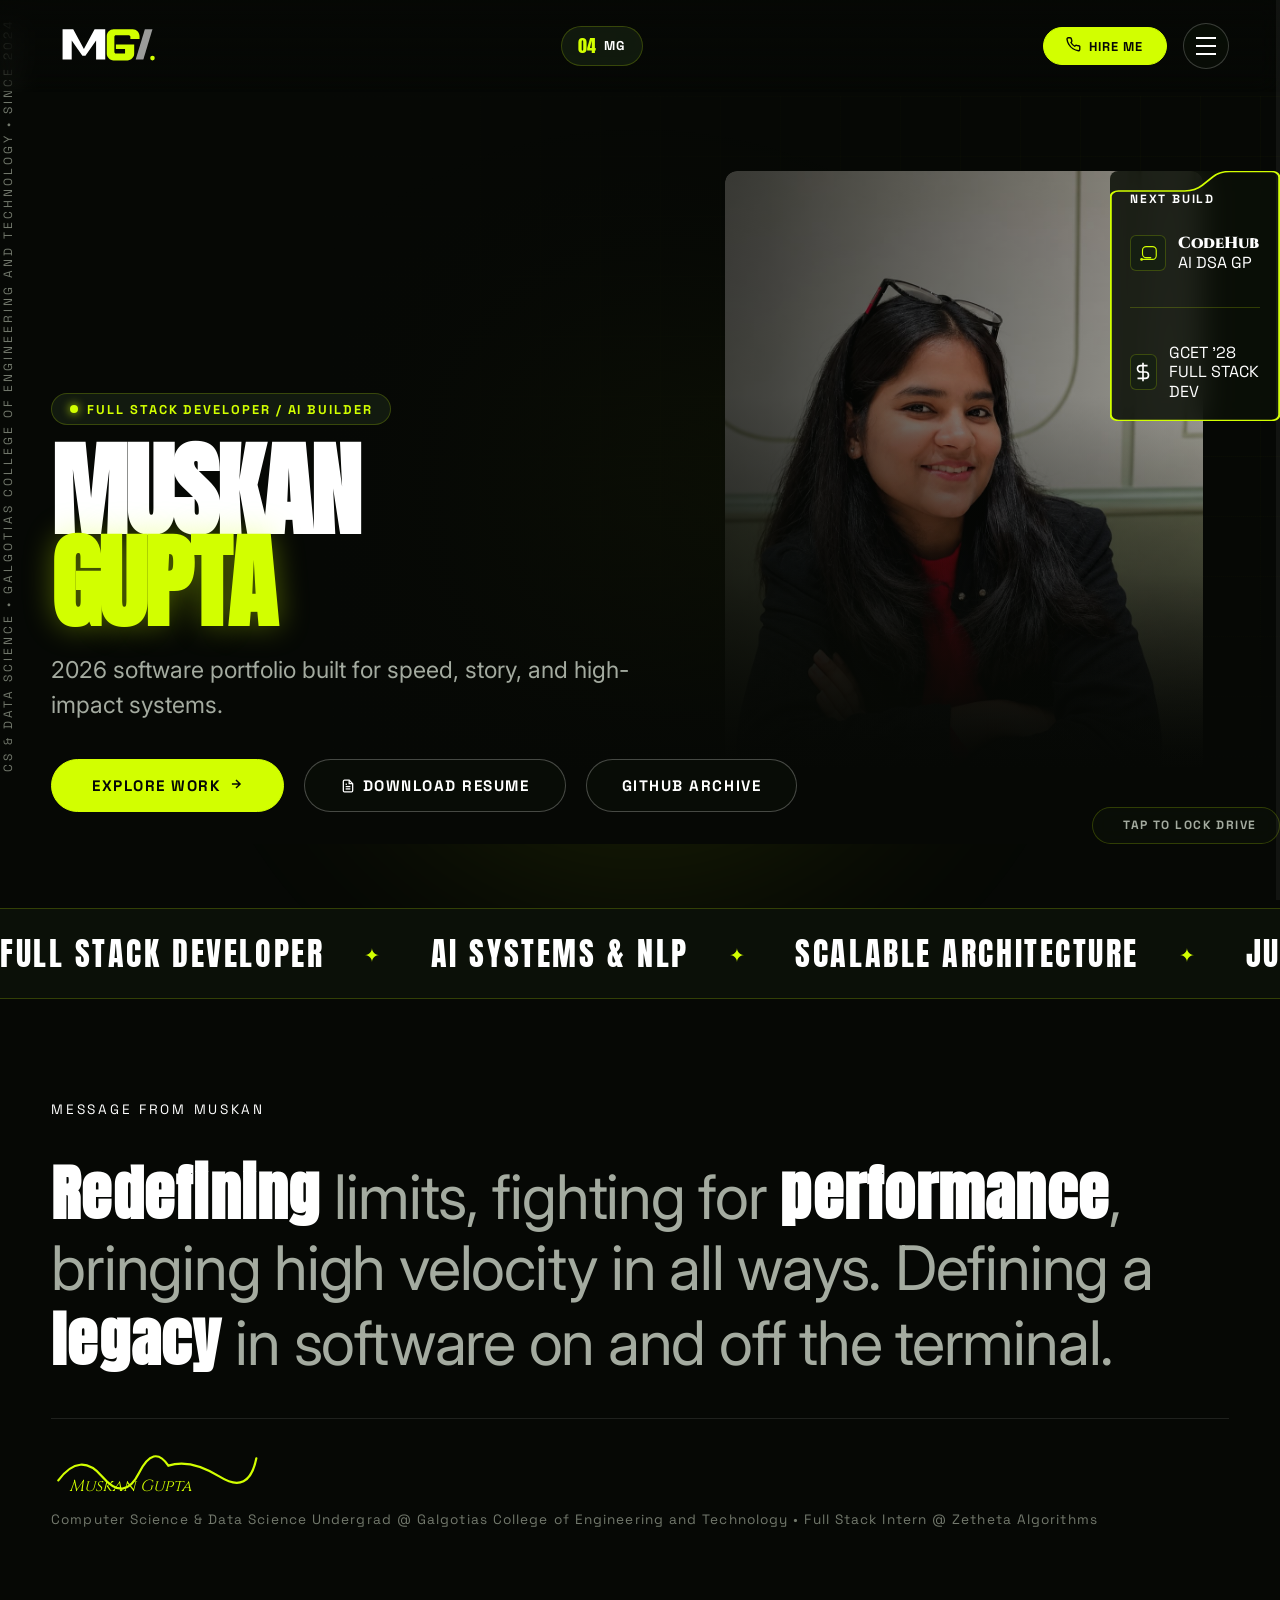
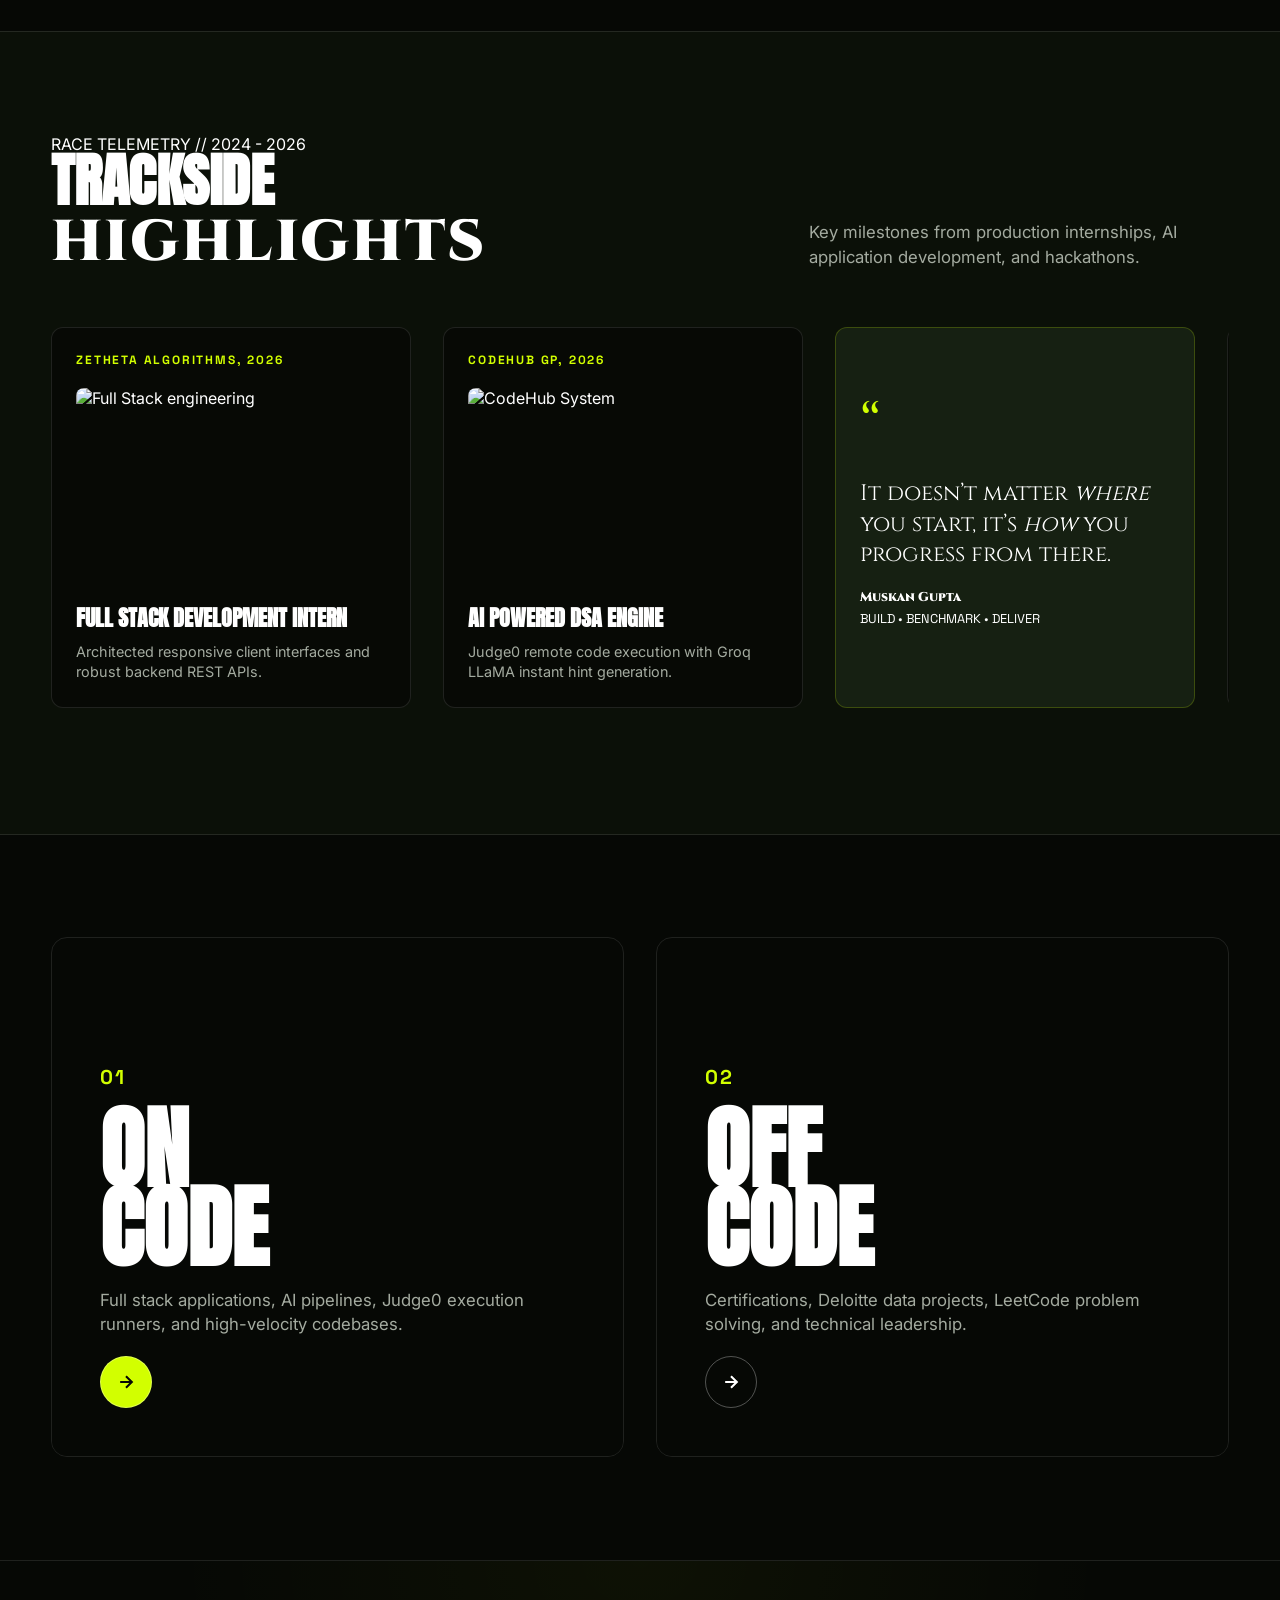
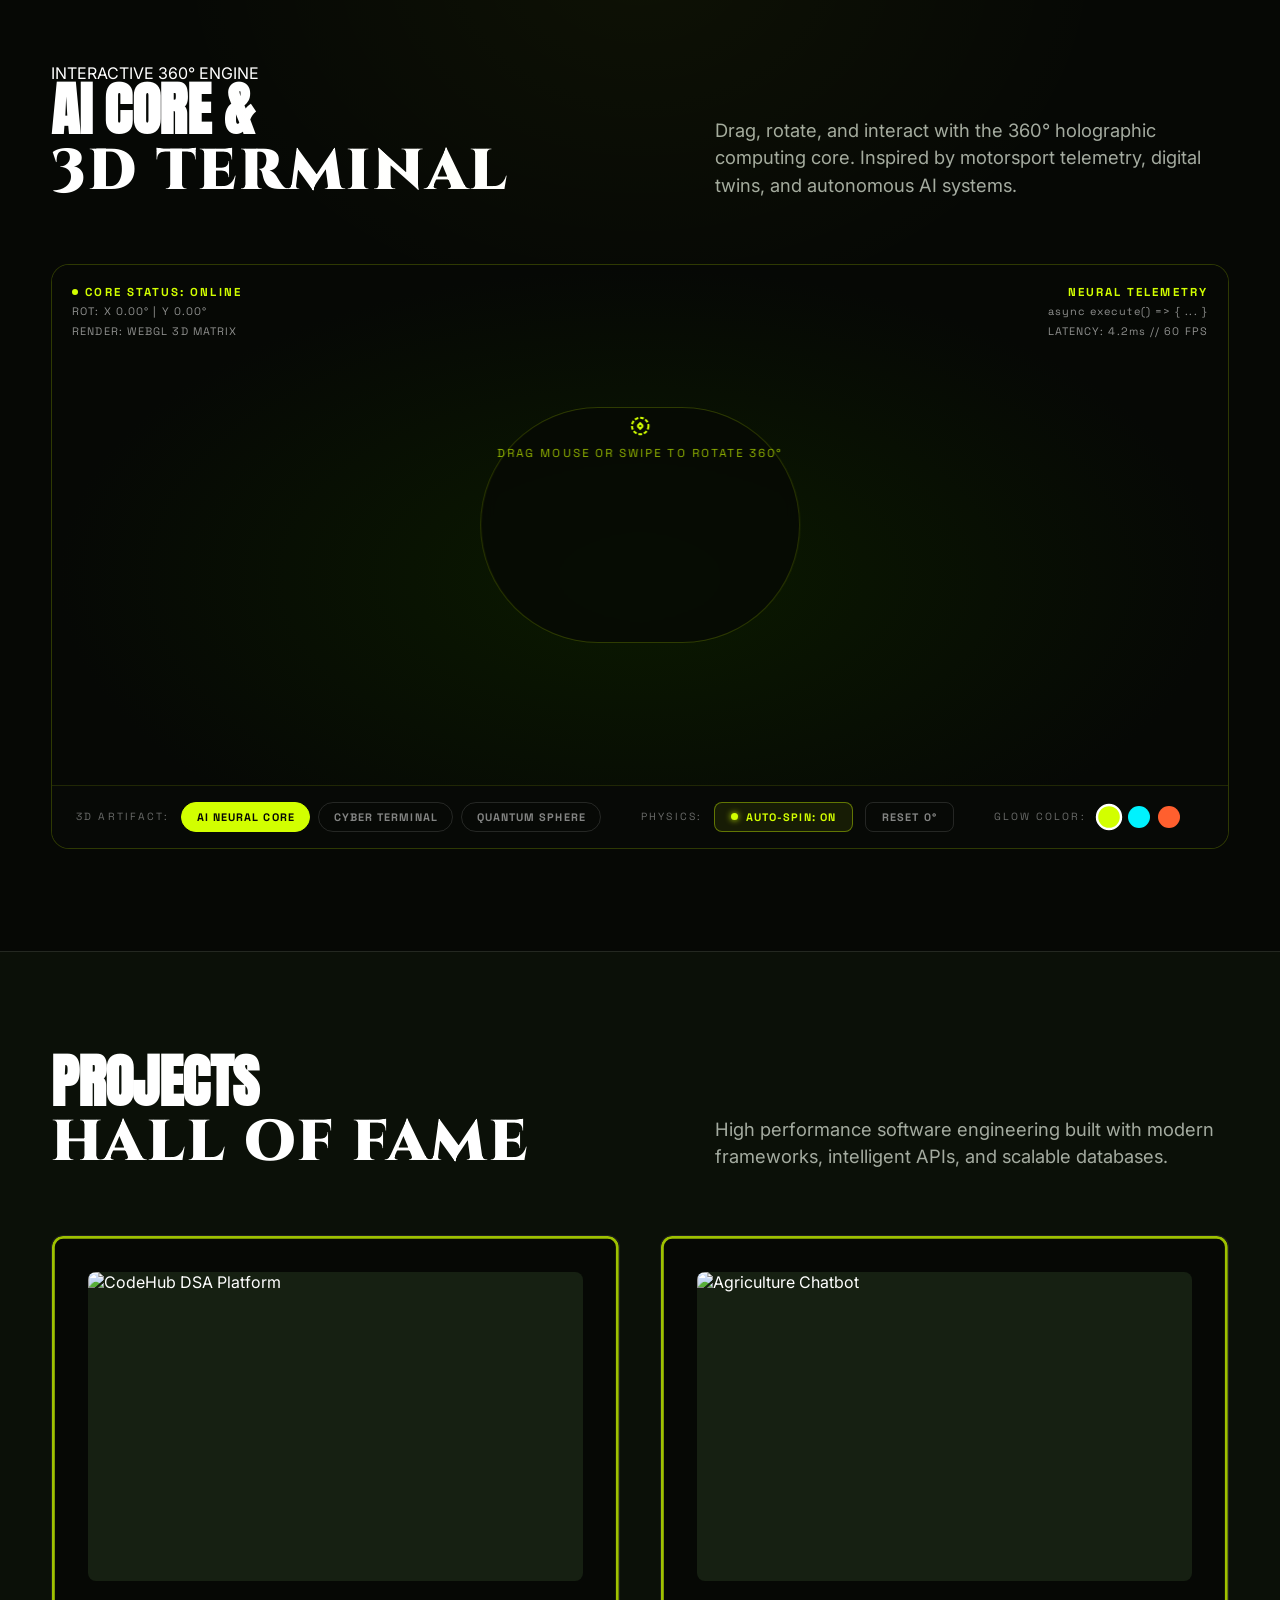
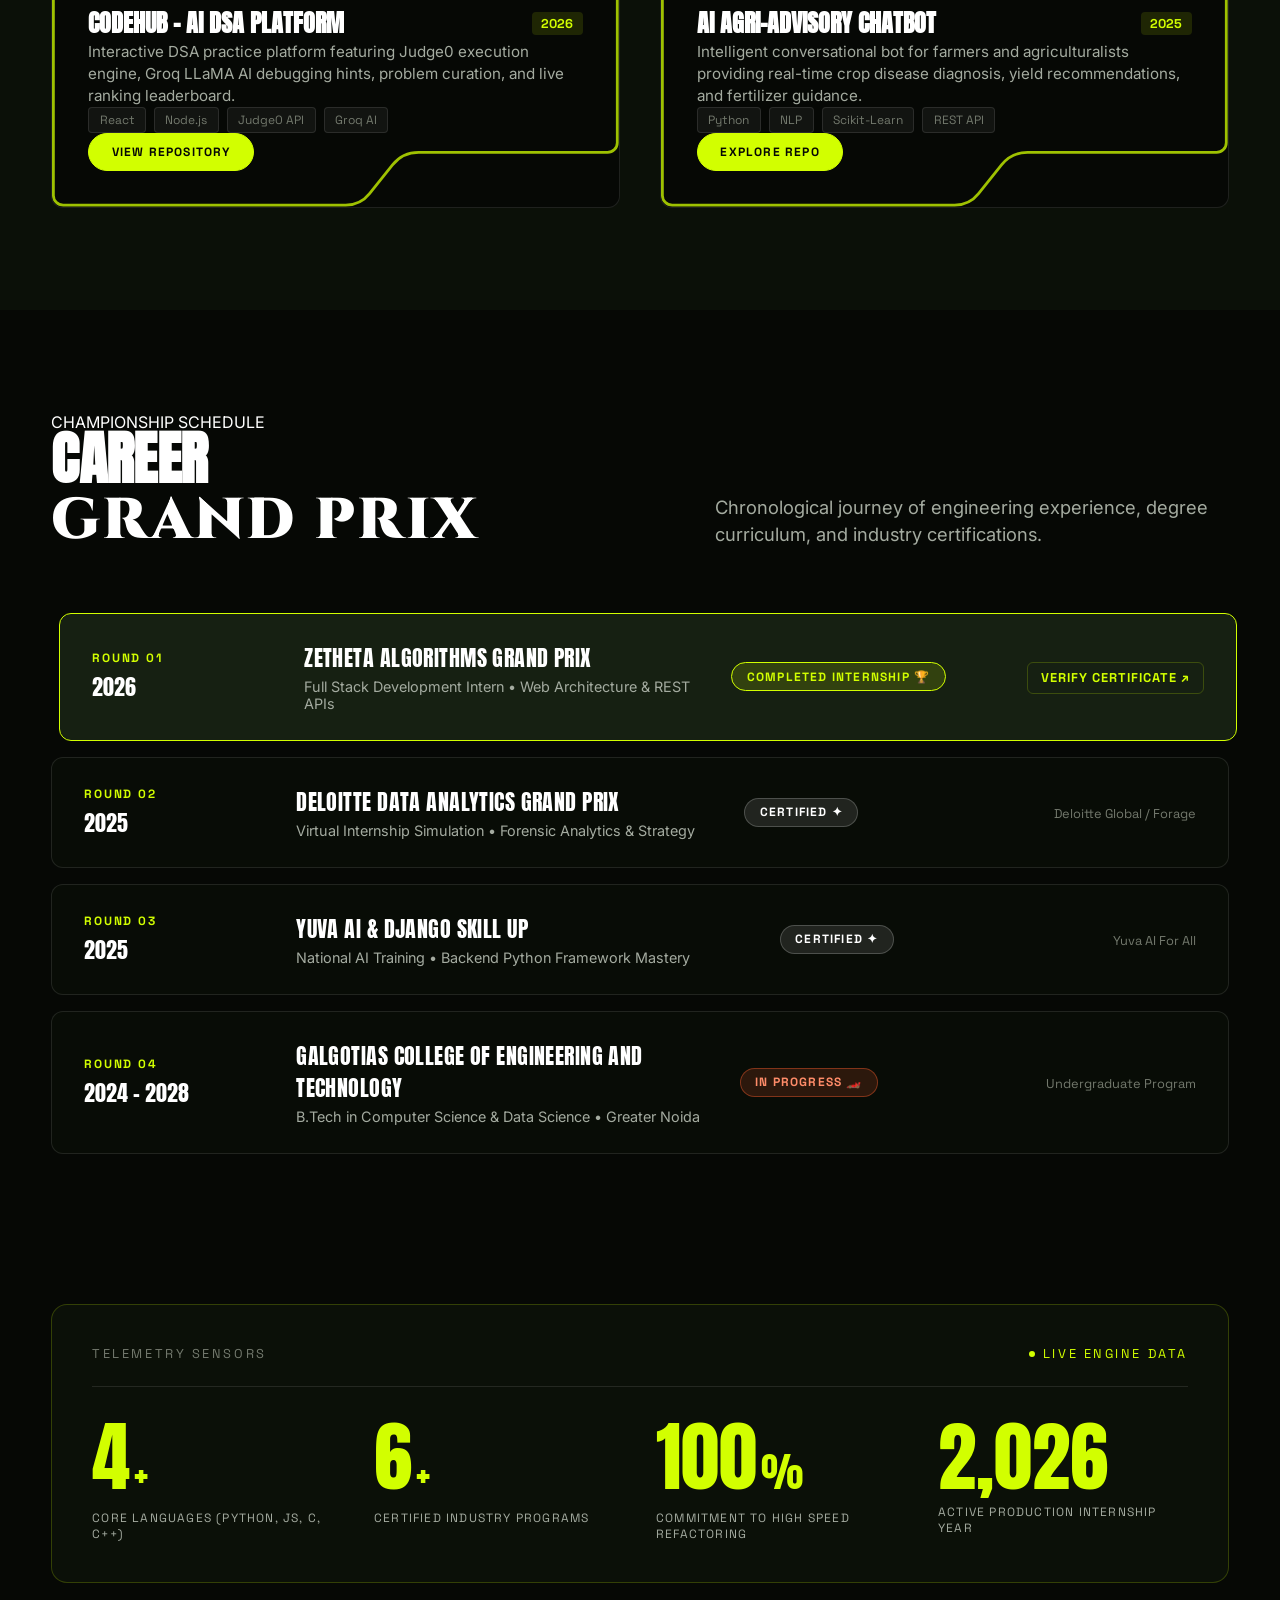
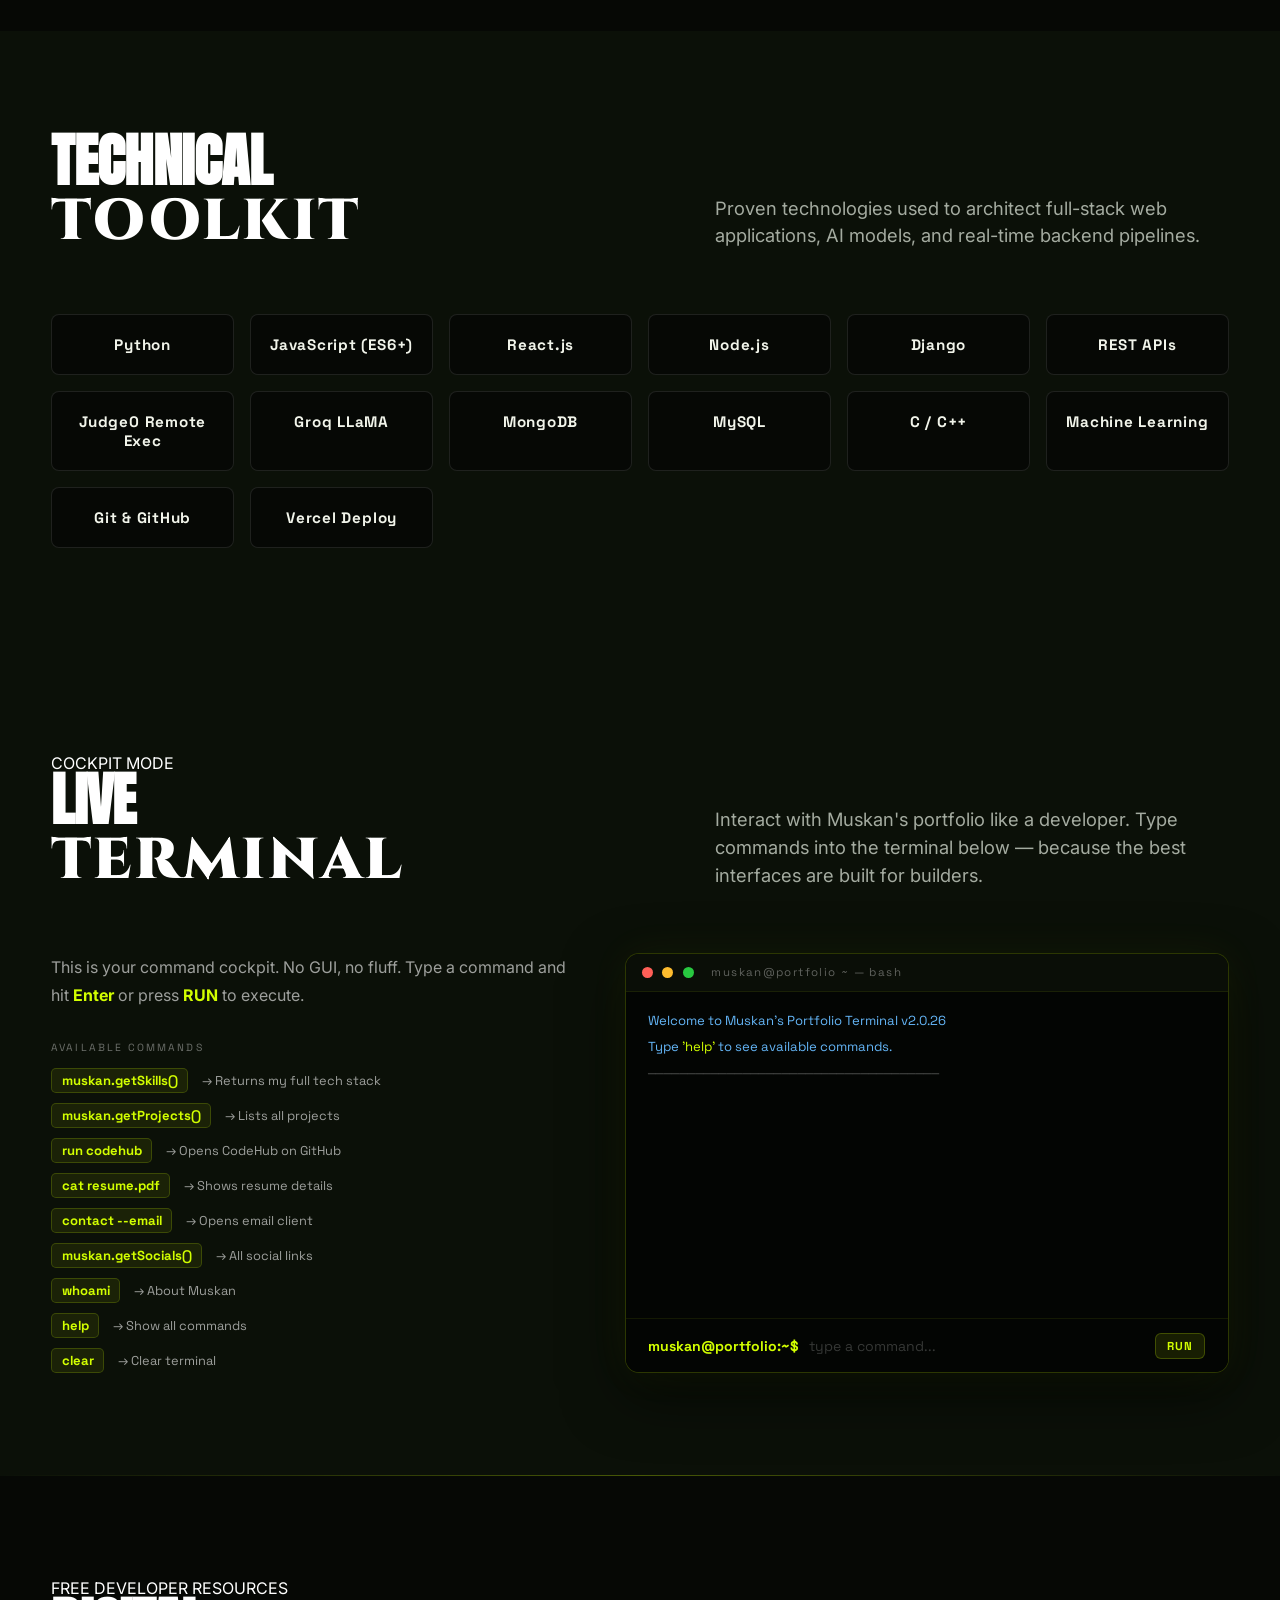
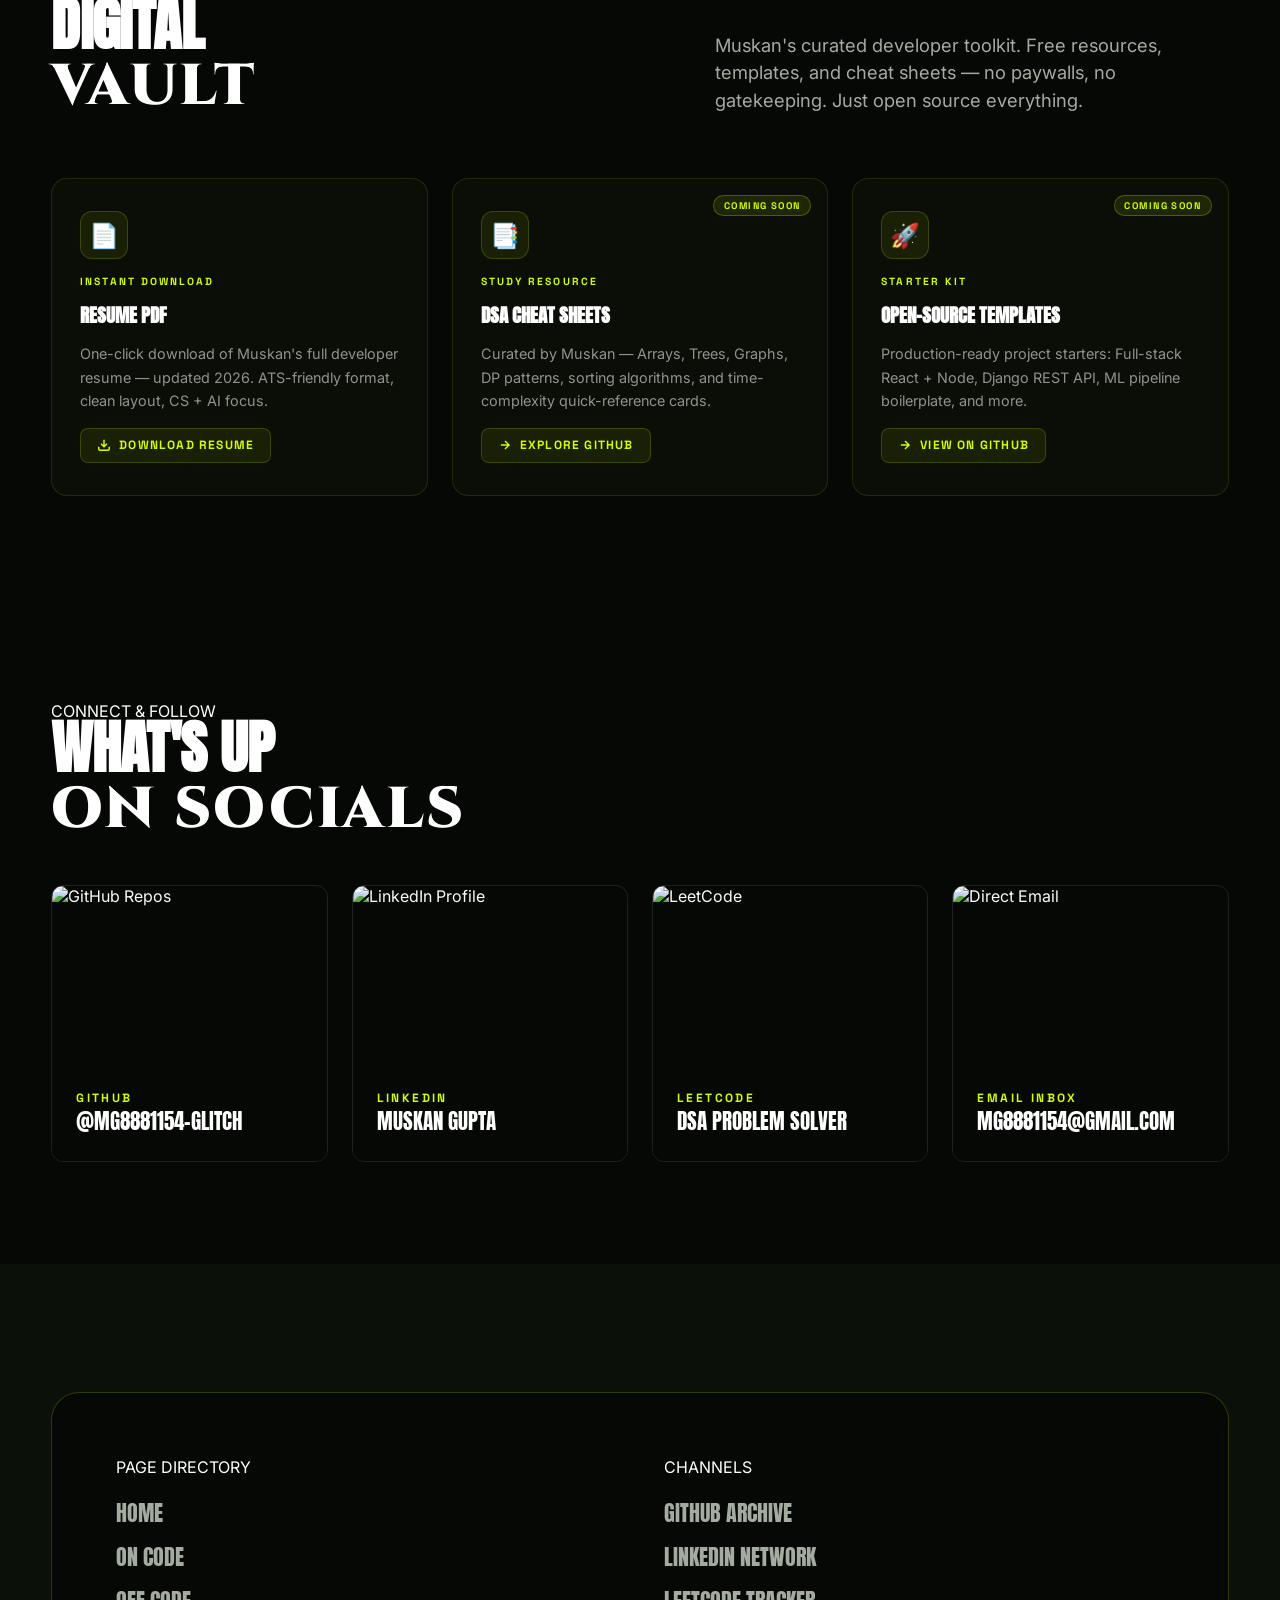
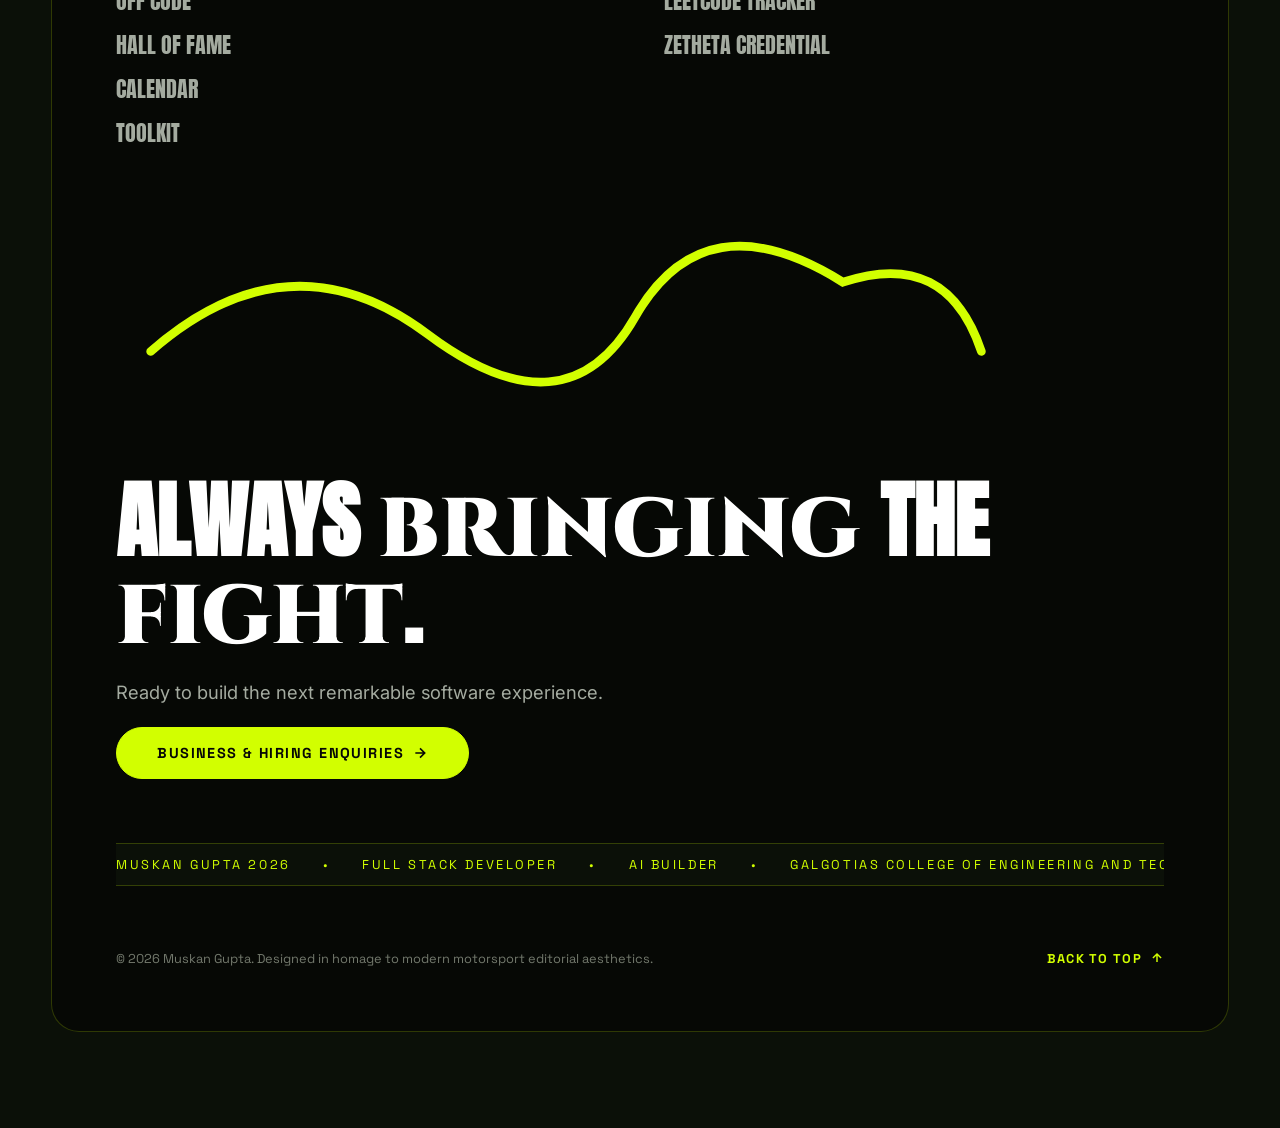
==== index.html @ ba6cf65f "Initial commit: Portfolio project with profile image and resume" ====
<!DOCTYPE html>
<html lang="en">
<head>
  <meta charset="UTF-8" />
  <meta name="viewport" content="width=device-width, initial-scale=1, minimum-scale=1, maximum-scale=5" />
  <title>Muskan Gupta — Full Stack Developer & AI Builder</title>
  <meta name="description" content="Official portfolio for Muskan Gupta: Full stack developer, AI builder, CS & Data Science specialist with high-speed software architecture." />
  
  <!-- Preconnect & Fonts -->
  <link rel="preconnect" href="https://fonts.googleapis.com" />
  <link rel="preconnect" href="https://fonts.gstatic.com" crossorigin />
  <link href="https://fonts.googleapis.com/css2?family=Anton&family=Cinzel:wght@700;900&family=Inter:wght@300;400;500;600;700;800;900&family=Space+Grotesk:wght@500;700;900&display=swap" rel="stylesheet" />
  
  <link rel="stylesheet" href="styles.css" />
</head>
<body data-nav-theme="light">
  <!-- Progress / Scroll Indicator -->
  <div class="scroll-indicator" aria-hidden="true">
    <div class="scroll-indicator-bar" id="scrollIndicator"></div>
  </div>

  <!-- Intro Loading Gate (Lando Norris 'Load Norris' Style) -->
  <div class="loader" id="loader" aria-label="Portfolio loading screen">
    <div class="loader-bg-glow"></div>
    <div class="loader-content">
      <div class="loader-tag">OFFICIAL 2026 PORTFOLIO • MUSKAN GUPTA</div>
      <button class="loader__button" type="button" id="loadButton" aria-label="Enter site">
        <span class="btn-text">LOAD MUSKAN</span>
        <span class="loader-btn-sub">CLICK TO ENTER HIGH VELOCITY</span>
      </button>
      <div class="loader-hud-telemetry">
        <span>LATENCY: 12ms</span>
        <span>STATUS: READY</span>
        <span>SYSTEM: ONLINE</span>
      </div>
    </div>
  </div>

  <!-- Sticky Top Navigation -->
  <header class="nav" id="mainNav" data-nav-wrap>
    <div class="nav-inner">
      <!-- Brand Logo / Monogram -->
      <a href="#home" class="nav-brand-link" title="Muskan Gupta Home">
        <div class="nav-brand">
          <svg class="nav-brand-svg" viewBox="0 0 138 63" fill="none" xmlns="http://www.w3.org/2000/svg">
            <!-- Custom Styled MG Monogram -->
            <path d="M12 52V12h14l14 26 14-26h14v40h-12V27L42 47h-4L24 27v25H12Z" fill="currentColor"/>
            <path d="M82 32h24v12c0 5-4 9-9 9H79c-5 0-9-4-9-9V21c0-5 4-9 9-9h25c5 0 9 4 9 9v4h-12v-3c0-1-.8-2-2-2H82c-1.1 0-2 .9-2 2v20c0 1.1.9 2 2 2h12v-6H82v-6Z" fill="var(--color--lime)"/>
            <path d="M120 12h10l-12 40h-10l12-40Z" fill="currentColor" opacity="0.6"/>
            <circle cx="130" cy="50" r="3" fill="var(--color--lime)"/>
          </svg>
        </div>
      </a>

      <!-- Center Logo / Monogram Shield -->
      <div class="nav-middle">
        <a href="#home" class="nav-middle-link" title="Return to Top">
          <div class="nav-shield-badge">
            <span class="shield-num">04</span>
            <span class="shield-tag">MG</span>
          </div>
        </a>
      </div>

      <!-- Nav CTA & Hamburger Menu -->
      <div class="nav-actions">
        <button class="btn-w is-nav" data-theme="lime" type="button" id="hireMeBtn" aria-label="Open contact modal">
          <div class="btn-inner">
            <div class="btn-icon-w">
              <svg width="15" height="15" viewBox="0 0 24 24" fill="none" stroke="currentColor" stroke-width="2.2" stroke-linecap="round" stroke-linejoin="round">
                <path d="M22 16.92v3a2 2 0 0 1-2.18 2 19.79 19.79 0 0 1-8.63-3.07A19.5 19.5 0 0 1 4.69 12 19.79 19.79 0 0 1 1.6 3.4 2 2 0 0 1 3.57 1.22h3a2 2 0 0 1 2 1.72c.127.96.361 1.903.7 2.81a2 2 0 0 1-.45 2.11L7.91 8.76a16 16 0 0 0 6 6l.92-.92a2 2 0 0 1 2.11-.45c.907.339 1.85.573 2.81.7A2 2 0 0 1 22 16.92z"/>
              </svg>
            </div>
            <span class="btn-text">HIRE ME</span>
          </div>
        </button>

        <!-- Hamburger Toggle -->
        <button class="nav-ham" id="menuToggle" type="button" aria-label="Toggle navigation menu" aria-expanded="false">
          <span class="ham-line ham-line--1"></span>
          <span class="ham-line ham-line--2"></span>
          <span class="ham-line ham-line--3"></span>
        </button>
      </div>
    </div>
  </header>

  <!-- Fullscreen Navigation Drawer (Exact Lando Norris Style) -->
  <div class="nav-menu-w" id="navDrawer" aria-hidden="true">
    <div class="nav-menu-inner">
      <div class="nav-menu-grid">
        <!-- Dynamic Image Preview Showcase -->
        <div class="nav-menu-images-w">
          <div class="nav-menu-images-track">
            <div class="nav-menu-img-card active" data-nav-preview="home">
              <img src="https://images.unsplash.com/photo-1515879218367-8466d910aaa4?auto=format&fit=crop&w=800&q=80" alt="Code workstation" />
              <div class="nav-menu-img-overlay">
                <span>01 // WELCOME HUB</span>
              </div>
            </div>
            <div class="nav-menu-img-card" data-nav-preview="on-code">
              <img src="https://images.unsplash.com/photo-1551288049-bebda4e38f71?auto=format&fit=crop&w=800&q=80" alt="Software Architecture" />
              <div class="nav-menu-img-overlay">
                <span>02 // FULL STACK & AI SYSTEMS</span>
              </div>
            </div>
            <div class="nav-menu-img-card" data-nav-preview="off-code">
              <img src="https://images.unsplash.com/photo-1551434678-e076c223a692?auto=format&fit=crop&w=800&q=80" alt="Engineering Journey" />
              <div class="nav-menu-img-overlay">
                <span>03 // CREDENTIALS & RESEARCH</span>
              </div>
            </div>
            <div class="nav-menu-img-card" data-nav-preview="calendar">
              <img src="https://images.unsplash.com/photo-1581092335397-9583eb92d232?auto=format&fit=crop&w=800&q=80" alt="Timeline Milestones" />
              <div class="nav-menu-img-overlay">
                <span>04 // CAREER GRAND PRIX</span>
              </div>
            </div>
            <div class="nav-menu-img-card" data-nav-preview="toolkit">
              <img src="https://images.unsplash.com/photo-1526374965328-7f61d4dc18c5?auto=format&fit=crop&w=800&q=80" alt="Technical Toolkit" />
              <div class="nav-menu-img-overlay">
                <span>05 // TELEMETRY & STACK</span>
              </div>
            </div>
          </div>
        </div>

        <!-- Links Column -->
        <div class="nav-menu-links-col">
          <div class="nav-menu-eyebrow">
            <span class="text-eyebrow">NAVIGATION PORTAL</span>
            <span class="text-eyebrow c-lime">CS & DATA SCIENCE SINCE 2024</span>
          </div>

          <div class="nav-menu-links-list">
            <a href="#home" class="nav-menu-link-w" data-menu-item="home">
              <span class="nav-link-num">01</span>
              <span class="text-nav-link">Home</span>
              <svg class="nav-link-track-svg" viewBox="0 0 412 26" fill="none">
                <path d="M0 2h73.5c5.9 0 11.5 2.4 15.6 6.5l8.6 8.7a21.9 21.9 0 0 0 15.6 6.5h72.7c6 0 11.8-2.5 16-6.9l6.5-6.9A21.9 21.9 0 0 1 224.3 3h76.8a21.9 21.9 0 0 1 16.8 7.9l4.4 5.2A21.9 21.9 0 0 0 339.1 24H412" stroke="currentColor" stroke-width="3"/>
              </svg>
            </a>
            <a href="#work" class="nav-menu-link-w" data-menu-item="on-code">
              <span class="nav-link-num">02</span>
              <span class="text-nav-link">On Code</span>
              <svg class="nav-link-track-svg" viewBox="0 0 412 26" fill="none">
                <path d="M0 2h73.5c5.9 0 11.5 2.4 15.6 6.5l8.6 8.7a21.9 21.9 0 0 0 15.6 6.5h72.7c6 0 11.8-2.5 16-6.9l6.5-6.9A21.9 21.9 0 0 1 224.3 3h76.8a21.9 21.9 0 0 1 16.8 7.9l4.4 5.2A21.9 21.9 0 0 0 339.1 24H412" stroke="currentColor" stroke-width="3"/>
              </svg>
            </a>
            <a href="#offcode" class="nav-menu-link-w" data-menu-item="off-code">
              <span class="nav-link-num">03</span>
              <span class="text-nav-link">Off Code</span>
              <svg class="nav-link-track-svg" viewBox="0 0 412 26" fill="none">
                <path d="M0 2h73.5c5.9 0 11.5 2.4 15.6 6.5l8.6 8.7a21.9 21.9 0 0 0 15.6 6.5h72.7c6 0 11.8-2.5 16-6.9l6.5-6.9A21.9 21.9 0 0 1 224.3 3h76.8a21.9 21.9 0 0 1 16.8 7.9l4.4 5.2A21.9 21.9 0 0 0 339.1 24H412" stroke="currentColor" stroke-width="3"/>
              </svg>
            </a>
            <a href="#calendar" class="nav-menu-link-w" data-menu-item="calendar">
              <span class="nav-link-num">04</span>
              <span class="text-nav-link">Calendar</span>
              <svg class="nav-link-track-svg" viewBox="0 0 412 26" fill="none">
                <path d="M0 2h73.5c5.9 0 11.5 2.4 15.6 6.5l8.6 8.7a21.9 21.9 0 0 0 15.6 6.5h72.7c6 0 11.8-2.5 16-6.9l6.5-6.9A21.9 21.9 0 0 1 224.3 3h76.8a21.9 21.9 0 0 1 16.8 7.9l4.4 5.2A21.9 21.9 0 0 0 339.1 24H412" stroke="currentColor" stroke-width="3"/>
              </svg>
            </a>
            <a href="#toolkit" class="nav-menu-link-w" data-menu-item="toolkit">
              <span class="nav-link-num">05</span>
              <span class="text-nav-link">Toolkit</span>
              <svg class="nav-link-track-svg" viewBox="0 0 412 26" fill="none">
                <path d="M0 2h73.5c5.9 0 11.5 2.4 15.6 6.5l8.6 8.7a21.9 21.9 0 0 0 15.6 6.5h72.7c6 0 11.8-2.5 16-6.9l6.5-6.9A21.9 21.9 0 0 1 224.3 3h76.8a21.9 21.9 0 0 1 16.8 7.9l4.4 5.2A21.9 21.9 0 0 0 339.1 24H412" stroke="currentColor" stroke-width="3"/>
              </svg>
            </a>
            <a href="#3d-lab" class="nav-menu-link-w" data-menu-item="3d-lab">
              <span class="nav-link-num">06</span>
              <span class="text-nav-link">3D Lab 360°</span>
              <svg class="nav-link-track-svg" viewBox="0 0 412 26" fill="none">
                <path d="M0 2h73.5c5.9 0 11.5 2.4 15.6 6.5l8.6 8.7a21.9 21.9 0 0 0 15.6 6.5h72.7c6 0 11.8-2.5 16-6.9l6.5-6.9A21.9 21.9 0 0 1 224.3 3h76.8a21.9 21.9 0 0 1 16.8 7.9l4.4 5.2A21.9 21.9 0 0 0 339.1 24H412" stroke="currentColor" stroke-width="3"/>
              </svg>
            </a>
            <a href="#terminal" class="nav-menu-link-w" data-menu-item="terminal">
              <span class="nav-link-num">07</span>
              <span class="text-nav-link">Terminal</span>
              <svg class="nav-link-track-svg" viewBox="0 0 412 26" fill="none">
                <path d="M0 2h73.5c5.9 0 11.5 2.4 15.6 6.5l8.6 8.7a21.9 21.9 0 0 0 15.6 6.5h72.7c6 0 11.8-2.5 16-6.9l6.5-6.9A21.9 21.9 0 0 1 224.3 3h76.8a21.9 21.9 0 0 1 16.8 7.9l4.4 5.2A21.9 21.9 0 0 0 339.1 24H412" stroke="currentColor" stroke-width="3"/>
              </svg>
            </a>
            <a href="resume.pdf" download="Muskan_Gupta_Resume.pdf" class="nav-menu-link-w" data-menu-item="resume">
              <span class="nav-link-num">08</span>
              <span class="text-nav-link">Resume ↓</span>
              <svg class="nav-link-track-svg" viewBox="0 0 412 26" fill="none">
                <path d="M0 2h73.5c5.9 0 11.5 2.4 15.6 6.5l8.6 8.7a21.9 21.9 0 0 0 15.6 6.5h72.7c6 0 11.8-2.5 16-6.9l6.5-6.9A21.9 21.9 0 0 1 224.3 3h76.8a21.9 21.9 0 0 1 16.8 7.9l4.4 5.2A21.9 21.9 0 0 0 339.1 24H412" stroke="currentColor" stroke-width="3"/>
              </svg>
            </a>
          </div>

          <!-- Menu Socials Footer -->
          <div class="nav-menu-social-w">
            <a href="mailto:mg8881154@gmail.com" class="text-link-w c-lime">
              <span class="btn-text">mg8881154@gmail.com</span>
            </a>
            <div class="nav-menu-social-links">
              <a href="https://github.com/mg8881154-glitch" target="_blank" rel="noreferrer">GitHub</a>
              <a href="https://www.linkedin.com/in/muskan-gupta-616120365" target="_blank" rel="noreferrer">LinkedIn</a>
              <a href="https://leetcode.com/u/DTHmIJBrp9/" target="_blank" rel="noreferrer">LeetCode</a>
              <a href="https://www.zetheta.com/certificate/94597861/" target="_blank" rel="noreferrer">Zetheta Cert</a>
            </div>
          </div>
        </div>
      </div>
    </div>
  </div>

  <!-- Main Page Body -->
  <main class="main-w" id="home">
    
    <!-- Hero Section (Lando Norris Hero HUD Aesthetic) -->
    <section class="s home-hero" aria-label="Hero Section">
      <div class="c home-hero-c">
        
        <!-- Hero Background Visual & Glow -->
        <div class="home-hero-bg">
          <div class="hero-glow-radial"></div>
          <div class="hero-grid-mesh"></div>
          <img
            class="hero-portrait-img"
            src="profile.jpg"
            alt="Muskan Gupta Portrait"
          />
          <div class="hero-portrait-overlay"></div>
        </div>

        <!-- Vertical Subtitle Tag (LN4 Style) -->
        <div class="hero-vertical-tag">
          <span>CS & DATA SCIENCE • GALGOTIAS COLLEGE OF ENGINEERING AND TECHNOLOGY • SINCE 2024</span>
        </div>

        <!-- Floating HUD Next Race / Build Card (Lando Cut-Corner SVG Card) -->
        <aside class="home-hero-next-race-w" aria-label="Next Build Telemetry">
          <!-- Outline Cut-Corner SVG -->
          <div class="home-hero-next-race-outline">
            <svg width="100%" height="100%" viewBox="0 0 119 244" fill="none" xmlns="http://www.w3.org/2000/svg" preserveAspectRatio="none">
              <path d="M118.5 6v232a5.5 5.5 0 0 1-5.5 5.5H6A5.5 5.5 0 0 1 .5 238V25A5.5 5.5 0 0 1 6 19.5h46.3c4.7 0 9.2-2 12.3-5.5l7.5-8.3A15.5 15.5 0 0 1 83.7.5H113a5.5 5.5 0 0 1 5.5 5.5Z" stroke="var(--color--lime)" stroke-width="1.5"/>
            </svg>
          </div>

          <div class="home-hero-next-race-top">
            <span class="text-eyebrow c-lime">NEXT BUILD</span>
          </div>

          <a href="#projects" class="home-hero-next-race-row is-1">
            <div class="circuit-icon-w">
              <!-- Circuit Track Vector Shape -->
              <svg viewBox="0 0 48 48" fill="none" class="circuit-svg">
                <path d="M10 38h24c4.4 0 8-3.6 8-8V18c0-4.4-3.6-8-8-8H20c-4.4 0-8 3.6-8 8v8c0 4.4 3.6 8 8 8h10" stroke="var(--color--lime)" stroke-width="2.5" stroke-linecap="round" stroke-linejoin="round"/>
                <circle cx="10" cy="38" r="3" fill="var(--color--lime)"/>
              </svg>
            </div>
            <div class="eyebrow-w">
              <span class="text-eyebrow font-brier">CodeHub</span>
              <span class="text-eyebrow c-muted">AI DSA GP</span>
            </div>
          </a>

          <div class="home-hero-next-race-line"></div>

          <div class="home-hero-next-race-row is-2">
            <div class="circuit-icon-w">
              <svg viewBox="0 0 24 24" fill="none" stroke="currentColor" stroke-width="1.8" class="circuit-svg">
                <path d="M12 2v20M17 5H9.5a3.5 3.5 0 0 0 0 7h5a3.5 3.5 0 0 1 0 7H6"/>
              </svg>
            </div>
            <div class="eyebrow-w hero-next-race">
              <span class="text-eyebrow">GCET '28</span>
              <span class="text-eyebrow c-lime">FULL STACK DEV</span>
            </div>
          </div>
        </aside>

        <!-- Main Hero Headline Layout -->
        <div class="home-hero-content">
          <div class="hero-eyebrow-pill">
            <span class="pulse-dot"></span>
            <span class="text-eyebrow">FULL STACK DEVELOPER / AI BUILDER</span>
          </div>

          <h1 class="hero-title">
            <span class="hero-title-first">MUSKAN</span>
            <span class="hero-title-last">GUPTA</span>
          </h1>

          <p class="hero-subtitle">
            2026 software portfolio built for speed, story, and high-impact systems.
          </p>

          <div class="hero-actions-row">
            <a href="#work" class="btn-w is-hero" data-theme="lime">
              <div class="btn-inner">
                <span class="btn-text">EXPLORE WORK</span>
                <div class="btn-icon-w">
                  <svg width="14" height="14" viewBox="0 0 24 24" fill="none" stroke="currentColor" stroke-width="2.5">
                    <path d="M5 12h14M12 5l7 7-7 7"/>
                  </svg>
                </div>
              </div>
            </a>
            <a href="resume.pdf" download="Muskan_Gupta_Resume.pdf" class="btn-w is-hero-outline">
              <div class="btn-inner">
                <svg width="14" height="14" viewBox="0 0 24 24" fill="none" stroke="currentColor" stroke-width="2.2"><path d="M14 2H6a2 2 0 0 0-2 2v16a2 2 0 0 0 2 2h12a2 2 0 0 0 2-2V8z"/><polyline points="14 2 14 8 20 8"/><line x1="16" y1="13" x2="8" y2="13"/><line x1="16" y1="17" x2="8" y2="17"/><polyline points="10 9 9 9 8 9"/></svg>
                <span class="btn-text">DOWNLOAD RESUME</span>
              </div>
            </a>
            <a href="https://github.com/mg8881154-glitch" target="_blank" rel="noreferrer" class="btn-w is-hero-outline">
              <div class="btn-inner">
                <span class="btn-text">GITHUB ARCHIVE</span>
              </div>
            </a>
          </div>
        </div>

        <!-- Floating Touch Scroll Lock Button -->
        <div class="home-hero-touch-controls-w">
          <button class="btn-w is-touch-swipe" type="button" id="driveLock" aria-pressed="false" title="Toggle Page Lock">
            <div class="btn-inner is-touch-swipe">
              <div class="btn-icon-w is-touch-swipe">
                <span class="lock-icon-dot"></span>
              </div>
              <span class="touch-desc" id="lockLabel">TAP TO LOCK DRIVE</span>
            </div>
          </button>
        </div>

      </div>
    </section>

    <!-- Infinite Scrolling Marquee Banner 1 (Motorsport Ticker) -->
    <div class="s home-marquee" aria-hidden="true">
      <div class="marquee-track-w">
        <div class="marquee-track marquee-track--left">
          <div class="marquee-item"><span>FULL STACK DEVELOPER</span><span class="marquee-star">✦</span></div>
          <div class="marquee-item"><span class="c-lime">AI SYSTEMS &amp; NLP</span><span class="marquee-star">✦</span></div>
          <div class="marquee-item"><span>SCALABLE ARCHITECTURE</span><span class="marquee-star">✦</span></div>
          <div class="marquee-item"><span class="c-lime">JUDGE0 &amp; GROQ LLM</span><span class="marquee-star">✦</span></div>
          <div class="marquee-item"><span>DATA SCIENCE &amp; ANALYTICS</span><span class="marquee-star">✦</span></div>
          <div class="marquee-item"><span>HIGH PERFORMANCE CODE</span><span class="marquee-star">✦</span></div>
          <div class="marquee-item"><span class="c-lime">SHIP FAST WITH INTENT</span><span class="marquee-star">✦</span></div>
          
          <!-- Duplicate for seamless loop -->
          <div class="marquee-item"><span>FULL STACK DEVELOPER</span><span class="marquee-star">✦</span></div>
          <div class="marquee-item"><span class="c-lime">AI SYSTEMS &amp; NLP</span><span class="marquee-star">✦</span></div>
          <div class="marquee-item"><span>SCALABLE ARCHITECTURE</span><span class="marquee-star">✦</span></div>
          <div class="marquee-item"><span class="c-lime">JUDGE0 &amp; GROQ LLM</span><span class="marquee-star">✦</span></div>
          <div class="marquee-item"><span>DATA SCIENCE &amp; ANALYTICS</span><span class="marquee-star">✦</span></div>
          <div class="marquee-item"><span>HIGH PERFORMANCE CODE</span><span class="marquee-star">✦</span></div>
          <div class="marquee-item"><span class="c-lime">SHIP FAST WITH INTENT</span><span class="marquee-star">✦</span></div>
        </div>
      </div>
    </div>

    <!-- Impact Quote & Statement Section (Lando Norris Impact Typography) -->
    <section class="s impact-section" id="about">
      <div class="c">
        <div class="impact-content-w">
          <div class="impact-badge">
            <span class="text-eyebrow c-lime">MESSAGE FROM MUSKAN</span>
          </div>

          <div class="text-impact-lg">
            <strong>Redefining</strong> limits, fighting for <strong>performance</strong>, bringing high velocity in all ways. Defining a <strong>legacy</strong> in software on and off the terminal.
          </div>

          <div class="impact-signature-w">
            <svg class="impact-signature-svg" viewBox="0 0 300 80" fill="none" xmlns="http://www.w3.org/2000/svg">
              <path d="M10 50 Q 40 10 70 45 T 120 40 T 160 30 Q 190 20 230 45 T 280 20" stroke="var(--color--lime)" stroke-width="3" stroke-linecap="round" fill="none"/>
              <text x="25" y="65" font-family="'Cinzel', serif" font-size="22" font-style="italic" fill="var(--color--lime)">Muskan Gupta</text>
            </svg>
            <p class="impact-note">Computer Science & Data Science Undergrad @ Galgotias College of Engineering and Technology • Full Stack Intern @ Zetheta Algorithms</p>
          </div>
        </div>
      </div>
    </section>

    <!-- Horizontal Scrolling Highlights Showcase ("On Code" Reel) -->
    <section class="s is-horizontal-track" aria-label="Story Highlights">
      <div class="c">
        <div class="section-header-row">
          <div class="title-headline-w">
            <span class="text-eyebrow c-lime">RACE TELEMETRY // 2024 - 2026</span>
            <h2 class="text-title-lg">TRACKSIDE<br/><span class="span-font-serif c-lime">HIGHLIGHTS</span></h2>
          </div>
          <p class="section-desc">Key milestones from production internships, AI application development, and hackathons.</p>
        </div>

        <div class="horizontal-scroll-container">
          <div class="horizontal-track">
            
            <!-- Highlight 01 -->
            <article class="horiz-card">
              <div class="horiz-card-tag">ZETHETA ALGORITHMS, 2026</div>
              <div class="horiz-card-img-w">
                <img src="https://images.unsplash.com/photo-1555949963-aa79dcee981c?auto=format&fit=crop&w=700&q=80" alt="Full Stack engineering" />
              </div>
              <div class="horiz-card-meta">
                <h3>Full Stack Development Intern</h3>
                <p>Architected responsive client interfaces and robust backend REST APIs.</p>
              </div>
            </article>

            <!-- Highlight 02 -->
            <article class="horiz-card">
              <div class="horiz-card-tag">CODEHUB GP, 2026</div>
              <div class="horiz-card-img-w">
                <img src="https://images.unsplash.com/photo-1551288049-bebda4e38f71?auto=format&fit=crop&w=700&q=80" alt="CodeHub System" />
              </div>
              <div class="horiz-card-meta">
                <h3>AI Powered DSA Engine</h3>
                <p>Judge0 remote code execution with Groq LLaMA instant hint generation.</p>
              </div>
            </article>

            <!-- Highlight 03 (Callout Quote Card) -->
            <article class="horiz-card is-callout-card">
              <div class="callout-card-inner">
                <span class="quote-symbol">“</span>
                <p class="callout-quote-text">It doesn’t matter <em>where</em> you start, it’s <em>how</em> you progress from there.</p>
                <div class="callout-quote-author">
                  <span class="c-lime font-brier">Muskan Gupta</span>
                  <span>BUILD • BENCHMARK • DELIVER</span>
                </div>
              </div>
            </article>

            <!-- Highlight 04 -->
            <article class="horiz-card">
              <div class="horiz-card-tag">DELOITTE, 2025</div>
              <div class="horiz-card-img-w">
                <img src="https://images.unsplash.com/photo-1460925895917-afdab827c52f?auto=format&fit=crop&w=700&q=80" alt="Data Analytics" />
              </div>
              <div class="horiz-card-meta">
                <h3>Data Analytics Simulation</h3>
                <p>Exploratory data analysis, statistical modeling, and telemetry dashboards.</p>
              </div>
            </article>

            <!-- Highlight 05 -->
            <article class="horiz-card">
              <div class="horiz-card-tag">AI AGRICULTURE, 2025</div>
              <div class="horiz-card-img-w">
                <img src="https://images.unsplash.com/photo-1581092335397-9583eb92d232?auto=format&fit=crop&w=700&q=80" alt="AgriBot NLP" />
              </div>
              <div class="horiz-card-meta">
                <h3>AI Chatbot for Agriculture</h3>
                <p>NLP conversational assistant for crop advisory and disease detection.</p>
              </div>
            </article>

          </div>
        </div>
      </div>
    </section>

    <!-- Split Dual Routes ("ON CODE" vs "OFF CODE") -->
    <section class="s is-otot-home" id="work">
      <div class="c">
        <div class="otot-home-layout">
          
          <!-- Route 01: ON CODE -->
          <a href="#projects" class="otot-col is-1">
            <div class="otot-col-bg" style="background-image: url('https://images.unsplash.com/photo-1515879218367-8466d910aaa4?auto=format&fit=crop&w=1200&q=80');"></div>
            <div class="otot-col-overlay"></div>
            <div class="otot-col-content">
              <span class="otot-num">01</span>
              <div class="otot-title-w">
                <h2 class="text-impact-reg">ON<br/><span class="c-lime">CODE</span></h2>
              </div>
              <p class="otot-desc">Full stack applications, AI pipelines, Judge0 execution runners, and high-velocity codebases.</p>
              <div class="otot-btn-w">
                <span class="btn-w icon-only" data-theme="lime">
                  <span class="btn-inner">
                    <svg width="20" height="20" viewBox="0 0 24 24" fill="none" stroke="currentColor" stroke-width="2.5">
                      <path d="M5 12h14M12 5l7 7-7 7"/>
                    </svg>
                  </span>
                </span>
              </div>
            </div>
          </a>

          <!-- Route 02: OFF CODE -->
          <a href="#offcode" class="otot-col is-2">
            <div class="otot-col-bg" style="background-image: url('https://images.unsplash.com/photo-1522071820081-009f0129c71c?auto=format&fit=crop&w=1200&q=80');"></div>
            <div class="otot-col-overlay"></div>
            <div class="otot-col-content">
              <span class="otot-num">02</span>
              <div class="otot-title-w">
                <h2 class="text-impact-reg">OFF<br/><span class="c-white">CODE</span></h2>
              </div>
              <p class="otot-desc">Certifications, Deloitte data projects, LeetCode problem solving, and technical leadership.</p>
              <div class="otot-btn-w">
                <span class="btn-w icon-only">
                  <span class="btn-inner">
                    <svg width="20" height="20" viewBox="0 0 24 24" fill="none" stroke="currentColor" stroke-width="2.5">
                      <path d="M5 12h14M12 5l7 7-7 7"/>
                    </svg>
                  </span>
                </span>
              </div>
            </div>
          </a>

        </div>
      </div>
    </section>

    <!-- 360° Interactive 3D Lab / Hologram Core (Lando Norris 360 Helmet Feature) -->
    <section class="s is-3d-lab-section" id="3d-lab" aria-label="3D Interactive Terminal">
      <div class="c">
        <div class="title-layout grid-main">
          <div class="title-headline-w">
            <span class="text-eyebrow c-lime">INTERACTIVE 360° ENGINE</span>
            <h2 class="text-title-lg">AI CORE &amp;<br/><span class="span-font-serif c-lime">3D TERMINAL</span></h2>
          </div>
          <div class="title-para-w">
            <p>Drag, rotate, and interact with the 360° holographic computing core. Inspired by motorsport telemetry, digital twins, and autonomous AI systems.</p>
          </div>
        </div>

        <!-- 3D Viewport Container -->
        <div class="lab-3d-wrapper">
          <!-- Canvas viewport -->
          <div class="lab-3d-viewport" id="lab3dCanvasContainer">
            <canvas id="threeCanvas"></canvas>
            
            <!-- Floating 360 Drag Prompt Overlay -->
            <div class="lab-3d-drag-hint" id="dragHint">
              <svg width="22" height="22" viewBox="0 0 24 24" fill="none" stroke="currentColor" stroke-width="2.2" class="drag-hand-icon">
                <circle cx="12" cy="12" r="9" stroke-dasharray="4 2"/>
                <path d="m9 12 3-3 3 3M9 12l3 3 3-3"/>
              </svg>
              <span>DRAG MOUSE OR SWIPE TO ROTATE 360°</span>
            </div>

            <!-- Real-time HUD Telemetry Overlays -->
            <div class="lab-hud-top-left">
              <span class="hud-mono-tag"><span class="live-blink"></span> CORE STATUS: ONLINE</span>
              <span class="hud-sub-val" id="hudCoords">ROT: X 0.00° | Y 0.00°</span>
              <span class="hud-sub-val">RENDER: WEBGL 3D MATRIX</span>
            </div>

            <div class="lab-hud-top-right">
              <span class="hud-mono-tag">NEURAL TELEMETRY</span>
              <span class="hud-sub-val" id="hudCodeStream">async execute() => { ... }</span>
              <span class="hud-sub-val">LATENCY: 4.2ms // 60 FPS</span>
            </div>
          </div>

          <!-- Interactive 3D Control Bar -->
          <div class="lab-3d-controls-bar">
            <!-- Mode Switchers -->
            <div class="lab-controls-group">
              <span class="controls-label">3D ARTIFACT:</span>
              <div class="controls-btns">
                <button class="lab-mode-btn active" type="button" data-3d-mode="neural">AI NEURAL CORE</button>
                <button class="lab-mode-btn" type="button" data-3d-mode="terminal">CYBER TERMINAL</button>
                <button class="lab-mode-btn" type="button" data-3d-mode="wireframe">QUANTUM SPHERE</button>
              </div>
            </div>

            <!-- Auto-Spin Toggle -->
            <div class="lab-controls-group">
              <span class="controls-label">PHYSICS:</span>
              <button class="lab-action-btn active" type="button" id="autoSpinBtn">
                <span class="btn-indicator-dot"></span>
                <span id="autoSpinLabel">AUTO-SPIN: ON</span>
              </button>
              <button class="lab-action-btn" type="button" id="reset3dBtn">RESET 0°</button>
            </div>

            <!-- Color Palette Pulse -->
            <div class="lab-controls-group">
              <span class="controls-label">GLOW COLOR:</span>
              <div class="color-swatches">
                <button class="color-swatch-btn active" type="button" data-core-color="#d2ff00" style="background: #d2ff00;" title="Racing Lime"></button>
                <button class="color-swatch-btn" type="button" data-core-color="#00f2fe" style="background: #00f2fe;" title="Cyber Cyan"></button>
                <button class="color-swatch-btn" type="button" data-core-color="#ff5f2e" style="background: #ff5f2e;" title="Formula Papaya"></button>
              </div>
            </div>
          </div>
        </div>

      </div>
    </section>

    <!-- "Hall of Fame" / Selected Projects (Motorsport Helmet-Style Geometric Cards) -->
    <section class="s home-helmets" id="projects">
      <div class="c">
        <div class="title-layout grid-main">
          <div class="title-headline-w">
            <h2 class="text-title-lg">PROJECTS<br/><span class="span-font-serif c-lime">HALL OF FAME</span></h2>
          </div>
          <div class="title-para-w">
            <p>High performance software engineering built with modern frameworks, intelligent APIs, and scalable databases.</p>
          </div>
        </div>

        <div class="helmet-grid">
          
          <!-- Project Card 01: CodeHub -->
          <article class="helmet-grid-item-w">
            <div class="helmet-grid-item">
              <!-- Geometric SVG Framing -->
              <div class="helmet-grid-frame">
                <svg width="100%" height="100%" viewBox="0 0 407 411" fill="none" xmlns="http://www.w3.org/2000/svg" preserveAspectRatio="none">
                  <path d="M8 1h390.9a7 7 0 0 1 7 7v357a7 7 0 0 1-7 7H263.3a24 24 0 0 0-18.8 9l-16.5 20.7a22 22 0 0 1-17.1 8.3H8a7 7 0 0 1-7-7V8a7 7 0 0 1 7-7Z" stroke="var(--color--lime)" stroke-width="2"/>
                </svg>
              </div>
              <div class="helmet-grid-item-img-w">
                <img src="https://images.unsplash.com/photo-1551288049-bebda4e38f71?auto=format&fit=crop&w=800&q=80" alt="CodeHub DSA Platform" class="project-img-base" />
              </div>
              <div class="helmet-grid-item-text-w">
                <div class="project-header-row">
                  <h3 class="text-title-small-label">CodeHub - AI DSA Platform</h3>
                  <span class="project-year-badge">2026</span>
                </div>
                <p class="project-summary">Interactive DSA practice platform featuring Judge0 execution engine, Groq LLaMA AI debugging hints, problem curation, and live ranking leaderboard.</p>
                <div class="project-tech-tags">
                  <span>React</span>
                  <span>Node.js</span>
                  <span>Judge0 API</span>
                  <span>Groq AI</span>
                </div>
                <div class="project-actions">
                  <a href="https://github.com/mg8881154-glitch/Code-hub" target="_blank" rel="noreferrer" class="btn-w is-sm" data-theme="lime">
                    <span class="btn-inner"><span class="btn-text">VIEW REPOSITORY</span></span>
                  </a>
                </div>
              </div>
            </div>
          </article>

          <!-- Project Card 02: AI Agriculture Chatbot -->
          <article class="helmet-grid-item-w">
            <div class="helmet-grid-item">
              <div class="helmet-grid-frame">
                <svg width="100%" height="100%" viewBox="0 0 407 411" fill="none" xmlns="http://www.w3.org/2000/svg" preserveAspectRatio="none">
                  <path d="M8 1h390.9a7 7 0 0 1 7 7v357a7 7 0 0 1-7 7H263.3a24 24 0 0 0-18.8 9l-16.5 20.7a22 22 0 0 1-17.1 8.3H8a7 7 0 0 1-7-7V8a7 7 0 0 1 7-7Z" stroke="var(--color--lime)" stroke-width="2"/>
                </svg>
              </div>
              <div class="helmet-grid-item-img-w">
                <img src="https://images.unsplash.com/photo-1581092335397-9583eb92d232?auto=format&fit=crop&w=800&q=80" alt="Agriculture Chatbot" class="project-img-base" />
              </div>
              <div class="helmet-grid-item-text-w">
                <div class="project-header-row">
                  <h3 class="text-title-small-label">AI Agri-Advisory Chatbot</h3>
                  <span class="project-year-badge">2025</span>
                </div>
                <p class="project-summary">Intelligent conversational bot for farmers and agriculturalists providing real-time crop disease diagnosis, yield recommendations, and fertilizer guidance.</p>
                <div class="project-tech-tags">
                  <span>Python</span>
                  <span>NLP</span>
                  <span>Scikit-Learn</span>
                  <span>REST API</span>
                </div>
                <div class="project-actions">
                  <a href="https://github.com/mg8881154-glitch" target="_blank" rel="noreferrer" class="btn-w is-sm" data-theme="lime">
                    <span class="btn-inner"><span class="btn-text">EXPLORE REPO</span></span>
                  </a>
                </div>
              </div>
            </div>
          </article>

        </div>
      </div>
    </section>

    <!-- Career & Education Calendar (F1 Grand Prix Style Schedule UI) -->
    <section class="s is-calendar-section" id="calendar">
      <div class="c">
        <div class="title-layout grid-main">
          <div class="title-headline-w">
            <span class="text-eyebrow c-lime">CHAMPIONSHIP SCHEDULE</span>
            <h2 class="text-title-lg">CAREER<br/><span class="span-font-serif c-lime">GRAND PRIX</span></h2>
          </div>
          <div class="title-para-w">
            <p>Chronological journey of engineering experience, degree curriculum, and industry certifications.</p>
          </div>
        </div>

        <div class="calendar-table">
          
          <!-- Round 01 -->
          <div class="calendar-row active" tabindex="0">
            <div class="cal-col-round">
              <span class="cal-round-pill">ROUND 01</span>
              <span class="cal-year">2026</span>
            </div>
            <div class="cal-col-title">
              <div class="cal-gp-name">ZETHETA ALGORITHMS GRAND PRIX</div>
              <div class="cal-gp-role">Full Stack Development Intern • Web Architecture &amp; REST APIs</div>
            </div>
            <div class="cal-col-status">
              <span class="status-badge is-win">COMPLETED INTERNSHIP 🏆</span>
            </div>
            <div class="cal-col-link">
              <a href="https://www.zetheta.com/certificate/94597861/" target="_blank" rel="noreferrer" class="cal-cert-link">VERIFY CERTIFICATE ↗</a>
            </div>
          </div>

          <!-- Round 02 -->
          <div class="calendar-row" tabindex="0">
            <div class="cal-col-round">
              <span class="cal-round-pill">ROUND 02</span>
              <span class="cal-year">2025</span>
            </div>
            <div class="cal-col-title">
              <div class="cal-gp-name">DELOITTE DATA ANALYTICS GRAND PRIX</div>
              <div class="cal-gp-role">Virtual Internship Simulation • Forensic Analytics &amp; Strategy</div>
            </div>
            <div class="cal-col-status">
              <span class="status-badge is-podium">CERTIFIED ✦</span>
            </div>
            <div class="cal-col-link">
              <span class="cal-meta-text">Deloitte Global / Forage</span>
            </div>
          </div>

          <!-- Round 03 -->
          <div class="calendar-row" tabindex="0">
            <div class="cal-col-round">
              <span class="cal-round-pill">ROUND 03</span>
              <span class="cal-year">2025</span>
            </div>
            <div class="cal-col-title">
              <div class="cal-gp-name">YUVA AI &amp; DJANGO SKILL UP</div>
              <div class="cal-gp-role">National AI Training • Backend Python Framework Mastery</div>
            </div>
            <div class="cal-col-status">
              <span class="status-badge is-podium">CERTIFIED ✦</span>
            </div>
            <div class="cal-col-link">
              <span class="cal-meta-text">Yuva AI For All</span>
            </div>
          </div>

          <!-- Round 04 -->
          <div class="calendar-row" tabindex="0">
            <div class="cal-col-round">
              <span class="cal-round-pill">ROUND 04</span>
              <span class="cal-year">2024 - 2028</span>
            </div>
            <div class="cal-col-title">
              <div class="cal-gp-name">GALGOTIAS COLLEGE OF ENGINEERING AND TECHNOLOGY</div>
              <div class="cal-gp-role">B.Tech in Computer Science &amp; Data Science • Greater Noida</div>
            </div>
            <div class="cal-col-status">
              <span class="status-badge is-ongoing">IN PROGRESS 🏎️</span>
            </div>
            <div class="cal-col-link">
              <span class="cal-meta-text">Undergraduate Program</span>
            </div>
          </div>

        </div>
      </div>
    </section>

    <!-- Telemetry Statistics HUD (Lando Store / Speed Stats) -->
    <section class="s is-telemetry-hud" id="offcode">
      <div class="c">
        <div class="hud-box">
          <div class="hud-top-bar">
            <span class="hud-label">TELEMETRY SENSORS</span>
            <span class="hud-live-tag"><span class="live-blink"></span> LIVE ENGINE DATA</span>
          </div>
          
          <div class="hud-grid">
            <div class="hud-stat-item">
              <div class="hud-val-w">
                <span class="hud-val" data-count="4">0</span>
                <span class="hud-unit">+</span>
              </div>
              <span class="hud-caption">CORE LANGUAGES (PYTHON, JS, C, C++)</span>
            </div>

            <div class="hud-stat-item">
              <div class="hud-val-w">
                <span class="hud-val" data-count="6">0</span>
                <span class="hud-unit">+</span>
              </div>
              <span class="hud-caption">CERTIFIED INDUSTRY PROGRAMS</span>
            </div>

            <div class="hud-stat-item">
              <div class="hud-val-w">
                <span class="hud-val" data-count="100">0</span>
                <span class="hud-unit">%</span>
              </div>
              <span class="hud-caption">COMMITMENT TO HIGH SPEED REFACTORING</span>
            </div>

            <div class="hud-stat-item">
              <div class="hud-val-w">
                <span class="hud-val" data-count="2026">0</span>
              </div>
              <span class="hud-caption">ACTIVE PRODUCTION INTERNSHIP YEAR</span>
            </div>
          </div>
        </div>
      </div>
    </section>

    <!-- Technical Toolkit & Tech Marquee ("Partners & Campaigns" Style) -->
    <section class="s is-home-collabs" id="toolkit">
      <div class="c">
        <div class="title-layout grid-main">
          <div class="title-headline-w">
            <h2 class="text-title-lg">TECHNICAL<br/><span class="span-font-serif c-lime">TOOLKIT</span></h2>
          </div>
          <div class="title-para-w">
            <p>Proven technologies used to architect full-stack web applications, AI models, and real-time backend pipelines.</p>
          </div>
        </div>

        <div class="tech-grid">
          <div class="tech-badge"><span>Python</span></div>
          <div class="tech-badge"><span>JavaScript (ES6+)</span></div>
          <div class="tech-badge"><span>React.js</span></div>
          <div class="tech-badge"><span>Node.js</span></div>
          <div class="tech-badge"><span>Django</span></div>
          <div class="tech-badge"><span>REST APIs</span></div>
          <div class="tech-badge"><span>Judge0 Remote Exec</span></div>
          <div class="tech-badge"><span>Groq LLaMA</span></div>
          <div class="tech-badge"><span>MongoDB</span></div>
          <div class="tech-badge"><span>MySQL</span></div>
          <div class="tech-badge"><span>C / C++</span></div>
          <div class="tech-badge"><span>Machine Learning</span></div>
          <div class="tech-badge"><span>Git &amp; GitHub</span></div>
          <div class="tech-badge"><span>Vercel Deploy</span></div>
        </div>
      </div>
    </section>

    <!-- ========================================================= -->
    <!-- COCKPIT MODE — Interactive Live Terminal / Code Playground -->
    <!-- ========================================================= -->
    <section class="s is-cockpit-terminal" id="terminal" aria-label="Cockpit Terminal">
      <div class="c">
        <div class="title-layout grid-main">
          <div class="title-headline-w">
            <span class="text-eyebrow c-lime">COCKPIT MODE</span>
            <h2 class="text-title-lg">LIVE<br/><span class="span-font-serif c-lime">TERMINAL</span></h2>
          </div>
          <div class="title-para-w">
            <p>Interact with Muskan's portfolio like a developer. Type commands into the terminal below — because the best interfaces are built for builders.</p>
          </div>
        </div>

        <div class="cockpit-layout">
          <!-- Left: description + hint list -->
          <div class="cockpit-desc">
            <div>
              <p class="text-body" style="color: rgba(255,255,255,0.6); line-height: 1.75;">This is your command cockpit. No GUI, no fluff. Type a command and hit <strong style="color:var(--color--lime)">Enter</strong> or press <strong style="color:var(--color--lime)">RUN</strong> to execute.</p>
            </div>
            <div class="cockpit-command-hints">
              <span class="controls-label" style="margin-bottom:0.25rem;">AVAILABLE COMMANDS</span>
              <div class="cockpit-hint-item"><code>muskan.getSkills()</code><span>→ Returns my full tech stack</span></div>
              <div class="cockpit-hint-item"><code>muskan.getProjects()</code><span>→ Lists all projects</span></div>
              <div class="cockpit-hint-item"><code>run codehub</code><span>→ Opens CodeHub on GitHub</span></div>
              <div class="cockpit-hint-item"><code>cat resume.pdf</code><span>→ Shows resume details</span></div>
              <div class="cockpit-hint-item"><code>contact --email</code><span>→ Opens email client</span></div>
              <div class="cockpit-hint-item"><code>muskan.getSocials()</code><span>→ All social links</span></div>
              <div class="cockpit-hint-item"><code>whoami</code><span>→ About Muskan</span></div>
              <div class="cockpit-hint-item"><code>help</code><span>→ Show all commands</span></div>
              <div class="cockpit-hint-item"><code>clear</code><span>→ Clear terminal</span></div>
            </div>
          </div>

          <!-- Right: Terminal Window -->
          <div class="terminal-window" id="cockpitTerminal">
            <div class="terminal-titlebar">
              <span class="term-dot close"></span>
              <span class="term-dot min"></span>
              <span class="term-dot expand"></span>
              <span class="terminal-titlebar-label">muskan@portfolio ~ — bash</span>
            </div>
            <div class="terminal-output" id="termOutput">
              <div class="term-line output info">Welcome to Muskan's Portfolio Terminal v2.0.26</div>
              <div class="term-line output info">Type <span style="color:var(--color--lime)">'help'</span> to see available commands.</div>
              <div class="term-line output" style="opacity:0.4">─────────────────────────────────────</div>
            </div>
            <div class="terminal-input-row">
              <span class="term-prompt-symbol">muskan@portfolio:~$</span>
              <input type="text" class="term-input" id="termInput" placeholder="type a command..." autocomplete="off" spellcheck="false" aria-label="Terminal input" />
              <button class="term-submit-btn" id="termRun" type="button">RUN</button>
            </div>
          </div>
        </div>
      </div>
    </section>

    <!-- ================================== -->
    <!-- DIGITAL VAULT — Developer Toolkit  -->
    <!-- ================================== -->
    <section class="s is-digital-vault" id="vault" aria-label="Digital Vault">
      <div class="c">
        <div class="title-layout grid-main">
          <div class="title-headline-w">
            <span class="text-eyebrow c-lime">FREE DEVELOPER RESOURCES</span>
            <h2 class="text-title-lg">DIGITAL<br/><span class="span-font-serif c-lime">VAULT</span></h2>
          </div>
          <div class="title-para-w">
            <p>Muskan's curated developer toolkit. Free resources, templates, and cheat sheets — no paywalls, no gatekeeping. Just open source everything.</p>
          </div>
        </div>

        <div class="vault-grid">

          <!-- Card 1: Resume Download -->
          <a href="resume.pdf" download="Muskan_Gupta_Resume.pdf" class="vault-card vault-card--download" style="text-decoration:none;display:flex;flex-direction:column;gap:1rem;">
            <div class="vault-card-icon">📄</div>
            <span class="vault-card-tag">INSTANT DOWNLOAD</span>
            <h3 class="vault-card-title">Resume PDF</h3>
            <p class="vault-card-desc">One-click download of Muskan's full developer resume — updated 2026. ATS-friendly format, clean layout, CS + AI focus.</p>
            <span class="vault-card-action" style="pointer-events:none;">
              <svg width="14" height="14" viewBox="0 0 24 24" fill="none" stroke="currentColor" stroke-width="2.5"><path d="M21 15v4a2 2 0 0 1-2 2H5a2 2 0 0 1-2-2v-4M7 10l5 5 5-5M12 15V3"/></svg>
              DOWNLOAD RESUME
            </span>
          </a>

          <!-- Card 2: DSA Cheat Sheets -->
          <div class="vault-card">
            <span class="vault-badge-soon">COMING SOON</span>
            <div class="vault-card-icon">📑</div>
            <span class="vault-card-tag">STUDY RESOURCE</span>
            <h3 class="vault-card-title">DSA Cheat Sheets</h3>
            <p class="vault-card-desc">Curated by Muskan — Arrays, Trees, Graphs, DP patterns, sorting algorithms, and time-complexity quick-reference cards.</p>
            <a href="https://github.com/mg8881154-glitch" target="_blank" rel="noreferrer" class="vault-card-action">
              <svg width="14" height="14" viewBox="0 0 24 24" fill="none" stroke="currentColor" stroke-width="2.5"><path d="M5 12h14M12 5l7 7-7 7"/></svg>
              EXPLORE GITHUB
            </a>
          </div>

          <!-- Card 3: Open Source Starter Templates -->
          <div class="vault-card">
            <span class="vault-badge-soon">COMING SOON</span>
            <div class="vault-card-icon">🚀</div>
            <span class="vault-card-tag">STARTER KIT</span>
            <h3 class="vault-card-title">Open-Source Templates</h3>
            <p class="vault-card-desc">Production-ready project starters: Full-stack React + Node, Django REST API, ML pipeline boilerplate, and more.</p>
            <a href="https://github.com/mg8881154-glitch" target="_blank" rel="noreferrer" class="vault-card-action">
              <svg width="14" height="14" viewBox="0 0 24 24" fill="none" stroke="currentColor" stroke-width="2.5"><path d="M5 12h14M12 5l7 7-7 7"/></svg>
              VIEW ON GITHUB
            </a>
          </div>

        </div>
      </div>
    </section>

    <!-- What's Up On Socials Media Grid (Exact Lando Norris Socials Style) -->

    <section class="s is-callout-socials">
      <div class="c">
        <div class="callout-socials-header">
          <span class="text-eyebrow c-lime">CONNECT &amp; FOLLOW</span>
          <h2 class="text-title-lg">WHAT'S UP<br/><span class="span-font-serif c-lime">ON SOCIALS</span></h2>
        </div>

        <div class="callout-socials-card-layout">
          
          <a href="https://github.com/mg8881154-glitch" target="_blank" rel="noreferrer" class="social-card">
            <img src="https://images.unsplash.com/photo-1555949963-aa79dcee981c?auto=format&fit=crop&w=600&q=80" alt="GitHub Repos" />
            <div class="social-card-overlay">
              <span class="social-card-platform">GITHUB</span>
              <span class="social-card-handle">@mg8881154-glitch</span>
            </div>
          </a>

          <a href="https://www.linkedin.com/in/muskan-gupta-616120365" target="_blank" rel="noreferrer" class="social-card">
            <img src="https://images.unsplash.com/photo-1522071820081-009f0129c71c?auto=format&fit=crop&w=600&q=80" alt="LinkedIn Profile" />
            <div class="social-card-overlay">
              <span class="social-card-platform">LINKEDIN</span>
              <span class="social-card-handle">Muskan Gupta</span>
            </div>
          </a>

          <a href="https://leetcode.com/u/DTHmIJBrp9/" target="_blank" rel="noreferrer" class="social-card">
            <img src="https://images.unsplash.com/photo-1515879218367-8466d910aaa4?auto=format&fit=crop&w=600&q=80" alt="LeetCode" />
            <div class="social-card-overlay">
              <span class="social-card-platform">LEETCODE</span>
              <span class="social-card-handle">DSA Problem Solver</span>
            </div>
          </a>

          <a href="mailto:mg8881154@gmail.com" class="social-card">
            <img src="https://images.unsplash.com/photo-1581092335397-9583eb92d232?auto=format&fit=crop&w=600&q=80" alt="Direct Email" />
            <div class="social-card-overlay">
              <span class="social-card-platform">EMAIL INBOX</span>
              <span class="social-card-handle">mg8881154@gmail.com</span>
            </div>
          </a>

        </div>
      </div>
    </section>

    <!-- Iconic Lando Norris Curved Mask Footer -->
    <footer class="s is-footer" id="contact">
      <div class="c is-footer">
        
        <!-- Curved Footer Mask Wrapper -->
        <div class="footer-layout-clip">
          <div class="footer-inner-layout">
            
            <!-- Left Columns Sitemap -->
            <div class="footer-links-w">
              <div class="footer-links-col">
                <span class="text-eyebrow c-lime">PAGE DIRECTORY</span>
                <div class="footer-links-layout">
                  <a href="#home" class="footer-nav-link">Home</a>
                  <a href="#work" class="footer-nav-link">On Code</a>
                  <a href="#offcode" class="footer-nav-link">Off Code</a>
                  <a href="#projects" class="footer-nav-link">Hall of Fame</a>
                  <a href="#calendar" class="footer-nav-link">Calendar</a>
                  <a href="#toolkit" class="footer-nav-link">Toolkit</a>
                </div>
              </div>

              <div class="footer-links-col">
                <span class="text-eyebrow c-lime">CHANNELS</span>
                <div class="footer-links-layout">
                  <a href="https://github.com/mg8881154-glitch" target="_blank" rel="noreferrer" class="footer-nav-link">GitHub Archive</a>
                  <a href="https://www.linkedin.com/in/muskan-gupta-616120365" target="_blank" rel="noreferrer" class="footer-nav-link">LinkedIn Network</a>
                  <a href="https://leetcode.com/u/DTHmIJBrp9/" target="_blank" rel="noreferrer" class="footer-nav-link">LeetCode Tracker</a>
                  <a href="https://www.zetheta.com/certificate/94597861/" target="_blank" rel="noreferrer" class="footer-nav-link">Zetheta Credential</a>
                </div>
              </div>
            </div>

            <!-- Giant Footer Statement & Signature -->
            <div class="footer-statement-w">
              <div class="footer-signature-w">
                <svg class="footer-sig-svg" viewBox="0 0 260 70" fill="none">
                  <path d="M10 40 Q 50 5 90 35 T 150 30 T 210 20 Q 240 10 250 40" stroke="var(--color--lime)" stroke-width="2.5" stroke-linecap="round"/>
                </svg>
              </div>
              <h2 class="footer-statement-title">
                ALWAYS <span class="c-lime font-brier">BRINGING</span> THE <span class="c-lime font-brier">FIGHT</span>.
              </h2>
              <p class="footer-statement-sub">Ready to build the next remarkable software experience.</p>
              <div class="footer-cta-w">
                <button type="button" class="btn-w is-footer-cta" data-theme="lime" id="footerHireBtn">
                  <span class="btn-inner">
                    <span class="btn-text">BUSINESS &amp; HIRING ENQUIRIES</span>
                    <svg width="16" height="16" viewBox="0 0 24 24" fill="none" stroke="currentColor" stroke-width="2.5">
                      <path d="M5 12h14M12 5l7 7-7 7"/>
                    </svg>
                  </span>
                </button>
              </div>
            </div>

            <!-- Footer Ticker Tape -->
            <div class="footer-marquee" aria-hidden="true">
              <div class="footer-marquee-track">
                <span>MUSKAN GUPTA 2026</span>
                <span>•</span>
                <span>FULL STACK DEVELOPER</span>
                <span>•</span>
                <span>AI BUILDER</span>
                <span>•</span>
                <span>GALGOTIAS COLLEGE OF ENGINEERING AND TECHNOLOGY</span>
                <span>•</span>
                <span>HIGH SPEED ARCHITECTURE</span>
                <span>•</span>
                <span>MUSKAN GUPTA 2026</span>
                <span>•</span>
                <span>FULL STACK DEVELOPER</span>
                <span>•</span>
                <span>AI BUILDER</span>
              </div>
            </div>

            <!-- Copyright Bar -->
            <div class="footer-bottom-bar">
              <p>© 2026 Muskan Gupta. Designed in homage to modern motorsport editorial aesthetics.</p>
              <a href="#home" class="back-to-top-btn" title="Back to top">
                <span>BACK TO TOP</span>
                <svg width="14" height="14" viewBox="0 0 24 24" fill="none" stroke="currentColor" stroke-width="2.5">
                  <path d="M12 19V5M5 12l7-7 7 7"/>
                </svg>
              </a>
            </div>

          </div>
        </div>

      </div>
    </footer>

  </main>

  <!-- ============================================================ -->
  <!-- PIT RADIO MODAL — INTERACTIVE CONTACT FORM                   -->
  <!-- ============================================================ -->
  <div class="pit-radio-overlay" id="pitRadioOverlay" role="dialog" aria-modal="true" aria-label="Pit Radio Contact" aria-hidden="true">
    <div class="pit-radio-backdrop" id="pitRadioBackdrop"></div>
    <div class="pit-radio-modal">

      <!-- Modal Header -->
      <div class="pit-radio-header">
        <div class="pit-radio-header-left">
          <div class="pit-radio-signal">
            <span class="pit-signal-dot"></span>
            <span class="pit-signal-dot"></span>
            <span class="pit-signal-dot"></span>
          </div>
          <div>
            <span class="text-eyebrow c-lime" style="font-size:0.65rem;">OPEN CHANNEL</span>
            <h3 class="pit-radio-title">PIT RADIO</h3>
          </div>
        </div>
        <button class="pit-radio-close" id="pitRadioClose" type="button" aria-label="Close modal">
          <svg width="18" height="18" viewBox="0 0 24 24" fill="none" stroke="currentColor" stroke-width="2.5"><path d="M18 6 6 18M6 6l12 12"/></svg>
        </button>
      </div>

      <!-- Modal Telemetry Bar -->
      <div class="pit-radio-telemetry">
        <span>FREQ: 134.7 MHz</span>
        <span>STATUS: READY TO RECEIVE</span>
        <span>ENC: AES-256</span>
      </div>

      <!-- Direct contact row -->
      <div class="pit-radio-direct">
        <a href="tel:+918881154611" class="pit-direct-link">
          <svg width="14" height="14" viewBox="0 0 24 24" fill="none" stroke="currentColor" stroke-width="2.2"><path d="M22 16.92v3a2 2 0 0 1-2.18 2 19.79 19.79 0 0 1-8.63-3.07A19.5 19.5 0 0 1 4.69 12 19.79 19.79 0 0 1 1.6 3.4 2 2 0 0 1 3.57 1.22h3a2 2 0 0 1 2 1.72c.127.96.361 1.903.7 2.81a2 2 0 0 1-.45 2.11L7.91 8.76a16 16 0 0 0 6 6l.92-.92a2 2 0 0 1 2.11-.45c.907.339 1.85.573 2.81.7A2 2 0 0 1 22 16.92z"/></svg>
          +91 88811 54611
        </a>
        <span class="pit-direct-sep">|</span>
        <a href="mailto:mg8881154@gmail.com" class="pit-direct-link">
          <svg width="14" height="14" viewBox="0 0 24 24" fill="none" stroke="currentColor" stroke-width="2.2"><rect x="2" y="4" width="20" height="16" rx="2"/><path d="m22 7-8.97 5.7a1.94 1.94 0 0 1-2.06 0L2 7"/></svg>
          mg8881154@gmail.com
        </a>
      </div>

      <!-- Form -->
      <form class="pit-radio-form" id="pitRadioForm" novalidate>
        <div class="pit-form-row pit-form-row--2">
          <div class="pit-field-group">
            <label class="pit-label" for="pitName">YOUR NAME</label>
            <input class="pit-input" id="pitName" name="name" type="text" placeholder="e.g. Rahul Sharma" required autocomplete="name" />
          </div>
          <div class="pit-field-group">
            <label class="pit-label" for="pitEmail">EMAIL ADDRESS</label>
            <input class="pit-input" id="pitEmail" name="email" type="email" placeholder="rahul@example.com" required autocomplete="email" />
          </div>
        </div>

        <div class="pit-field-group">
          <label class="pit-label" for="pitSubject">SUBJECT / ROLE</label>
          <input class="pit-input" id="pitSubject" name="subject" type="text" placeholder="e.g. Frontend Developer Internship" />
        </div>

        <div class="pit-field-group">
          <label class="pit-label" for="pitMessage">MESSAGE <span style="color:rgba(255,255,255,0.35)">— BE DIRECT, LIKE A PIT CREW</span></label>
          <textarea class="pit-textarea" id="pitMessage" name="message" rows="4" placeholder="Hi Muskan, I'd love to discuss..." required></textarea>
        </div>

        <!-- Submit row -->
        <div class="pit-submit-row">
          <div class="pit-char-count" id="pitCharCount">0 / 500</div>
          <button type="submit" class="btn-w pit-submit-btn" data-theme="lime" id="pitSubmit">
            <span class="btn-inner">
              <span class="btn-text" id="pitSubmitLabel">TRANSMIT MESSAGE</span>
              <svg width="16" height="16" viewBox="0 0 24 24" fill="none" stroke="currentColor" stroke-width="2.5"><path d="M5 12h14M12 5l7 7-7 7"/></svg>
            </span>
          </button>
        </div>
      </form>

      <!-- Success State (hidden by default) -->
      <div class="pit-success-state" id="pitSuccess" aria-hidden="true">
        <div class="pit-success-icon">✓</div>
        <h4 class="pit-success-title">MESSAGE TRANSMITTED</h4>
        <p class="pit-success-sub">Roger that! Muskan will respond on frequency <strong>mg8881154@gmail.com</strong>. Stand by.</p>
        <div class="pit-success-telemetry">
          <span>SIGNAL: STRONG</span>
          <span>DELIVERY: CONFIRMED</span>
          <span>ETA: &lt;24H</span>
        </div>
      </div>

    </div>
  </div>

  <script src="https://cdnjs.cloudflare.com/ajax/libs/three.js/r128/three.min.js"></script>
  <script src="script.js"></script>
</body>
</html>
---- styles.css ----
/* ==========================================================================
   MUSKAN GUPTA — HIGH VELOCITY MOTORSPORT EDITORIAL DESIGN SYSTEM
   Inspired by landonorris.com
   ========================================================================== */

:root {
  /* Color Palette */
  --color--lime: #d2ff00;
  --color--lime-glow: rgba(210, 255, 0, 0.35);
  --color--lime-off: #ccf826;
  --color--dark-green: #0b1008;
  --color--dark-green-tint-1: #162012;
  --color--dark-green-tint-2: #24341e;
  --color--black: #060805;
  --color--panel: #11170e;
  --color--grey-1: #73796d;
  --color--grey-2: #a4aba0;
  --color--grey-on-track: #8f9888;
  --color--white: #ffffff;
  --color--off-white: #f1f4ea;
  --color--border: rgba(210, 255, 0, 0.2);
  --color--border-subtle: rgba(255, 255, 255, 0.1);

  /* Animation */
  --cubic-default: cubic-bezier(0.65, 0.05, 0, 1);
  --duration-default: 0.6s;
  --animation-default: var(--duration-default) var(--cubic-default);

  /* Typography */
  --font-display: 'Anton', 'Space Grotesk', Impact, sans-serif;
  --font-serif: 'Cinzel', 'Playfair Display', Georgia, serif;
  --font-body: 'Inter', -apple-system, BlinkMacSystemFont, 'Segoe UI', Roboto, sans-serif;
  --font-mono: 'Space Grotesk', monospace;

  /* Layout & Spacing */
  --gap: 1.5rem;
  --container-padding: clamp(1.25rem, 4vw, 3.5rem);
  --section-padding: clamp(4rem, 8vw, 8rem);
  --nav-height: 4.5rem;
}

/* Base & Reset */
*, *::before, *::after {
  box-sizing: border-box;
  margin: 0;
  padding: 0;
  -webkit-font-smoothing: antialiased;
  -moz-osx-font-smoothing: grayscale;
}

html {
  font-size: 16px;
  scroll-behavior: smooth;
  overflow-x: hidden;
  background-color: var(--color--black);
  color: var(--color--white);
  font-family: var(--font-body);
}

body {
  min-height: 100vh;
  background-color: var(--color--black);
  color: var(--color--white);
  overflow-x: hidden;
  position: relative;
}

body.is-locked {
  overflow: hidden;
}

a {
  color: inherit;
  text-decoration: none;
}

img {
  max-width: 100%;
  display: block;
}

button {
  font: inherit;
  border: none;
  background: transparent;
  cursor: pointer;
  color: inherit;
}

/* Custom Selection */
::selection {
  background-color: var(--color--lime);
  color: var(--color--black);
}

/* Scrollbar Hide (LN4 Style) */
body::-webkit-scrollbar, html::-webkit-scrollbar {
  display: none;
}
body, html {
  -ms-overflow-style: none;
  scrollbar-width: none;
}

/* Scroll Indicator Bar */
.scroll-indicator {
  position: fixed;
  top: 0;
  right: 0;
  width: 4px;
  height: 100%;
  z-index: 999;
  background: rgba(255, 255, 255, 0.05);
}

.scroll-indicator-bar {
  width: 100%;
  height: 0%;
  background: var(--color--lime);
  box-shadow: 0 0 10px var(--color--lime);
  transition: height 0.1s linear;
}

/* ==========================================================================
   INTRO LOADING GATE ('LOAD MUSKAN')
   ========================================================================== */
.loader {
  position: fixed;
  inset: 0;
  z-index: 1000;
  display: flex;
  flex-direction: column;
  align-items: center;
  justify-content: center;
  background: var(--color--black);
  transition: opacity 0.7s var(--cubic-default), visibility 0.7s var(--cubic-default);
}

.loader.is-hidden {
  opacity: 0;
  visibility: hidden;
  pointer-events: none;
}

.loader-bg-glow {
  position: absolute;
  width: 50vw;
  height: 50vw;
  border-radius: 50%;
  background: radial-gradient(circle, rgba(210, 255, 0, 0.15) 0%, rgba(11, 16, 8, 0) 70%);
  filter: blur(80px);
  pointer-events: none;
  animation: pulseGlow 4s ease-in-out infinite alternate;
}

.loader-content {
  position: relative;
  z-index: 2;
  display: flex;
  flex-direction: column;
  align-items: center;
  gap: 2rem;
  text-align: center;
}

.loader-tag {
  font-family: var(--font-mono);
  font-size: 0.85rem;
  letter-spacing: 0.25em;
  color: var(--color--grey-2);
  text-transform: uppercase;
}

.loader__button {
  min-height: 84px;
  border: 2px solid var(--color--lime);
  border-radius: 999px;
  padding: 0.75rem 3.5rem;
  background: rgba(11, 16, 8, 0.85);
  color: var(--color--lime);
  display: flex;
  flex-direction: column;
  align-items: center;
  justify-content: center;
  gap: 0.25rem;
  cursor: pointer;
  box-shadow: 0 0 35px rgba(210, 255, 0, 0.25);
  transition: all 0.4s var(--cubic-default);
}

.loader__button:hover {
  background: var(--color--lime);
  color: var(--color--black);
  box-shadow: 0 0 60px rgba(210, 255, 0, 0.7);
  transform: scale(1.04);
}

.loader__button .btn-text {
  font-family: var(--font-display);
  font-size: clamp(2.2rem, 5vw, 4rem);
  letter-spacing: 0.05em;
  text-transform: uppercase;
  line-height: 1;
}

.loader-btn-sub {
  font-family: var(--font-mono);
  font-size: 0.75rem;
  letter-spacing: 0.18em;
  opacity: 0.8;
}

.loader-hud-telemetry {
  display: flex;
  gap: 2rem;
  font-family: var(--font-mono);
  font-size: 0.75rem;
  color: var(--color--grey-1);
  letter-spacing: 0.15em;
}

@keyframes pulseGlow {
  0% { transform: scale(0.9); opacity: 0.4; }
  100% { transform: scale(1.15); opacity: 0.9; }
}

/* ==========================================================================
   NAVIGATION BAR
   ========================================================================== */
.nav {
  position: fixed;
  top: 0;
  left: 0;
  width: 100%;
  z-index: 500;
  padding: 1.25rem var(--container-padding);
  background: linear-gradient(180deg, rgba(6, 8, 5, 0.85) 0%, rgba(6, 8, 5, 0) 100%);
  backdrop-filter: blur(12px);
  -webkit-backdrop-filter: blur(12px);
  transition: background 0.3s ease, padding 0.3s ease;
}

.nav-inner {
  max-width: 1728px;
  margin: 0 auto;
  display: grid;
  grid-template-columns: auto 1fr auto;
  align-items: center;
  gap: 1.5rem;
}

.nav-brand-link {
  display: block;
}

.nav-brand-svg {
  width: 110px;
  height: 48px;
  transition: transform var(--animation-default);
}

.nav-brand-link:hover .nav-brand-svg {
  transform: scale(1.05);
}

.nav-middle {
  display: flex;
  justify-content: center;
}

.nav-shield-badge {
  display: inline-flex;
  align-items: center;
  gap: 0.5rem;
  padding: 0.35rem 1rem;
  background: rgba(22, 32, 18, 0.75);
  border: 1px solid var(--color--border);
  border-radius: 999px;
  backdrop-filter: blur(10px);
  transition: border-color 0.3s ease, transform 0.3s ease;
}

.nav-shield-badge:hover {
  border-color: var(--color--lime);
  transform: translateY(-2px);
}

.shield-num {
  font-family: var(--font-display);
  font-size: 1.1rem;
  color: var(--color--lime);
}

.shield-tag {
  font-family: var(--font-mono);
  font-size: 0.8rem;
  font-weight: 700;
  letter-spacing: 0.1em;
  color: var(--color--white);
}

.nav-actions {
  display: flex;
  align-items: center;
  gap: 1rem;
}

/* Button System */
.btn-w {
  display: inline-flex;
  align-items: center;
  justify-content: center;
  border-radius: 999px;
  font-family: var(--font-mono);
  font-weight: 700;
  text-transform: uppercase;
  transition: all 0.3s var(--cubic-default);
}

.btn-w[data-theme="lime"] {
  background-color: var(--color--lime);
  color: var(--color--black);
  border: 1px solid var(--color--lime);
}

.btn-w[data-theme="lime"]:hover {
  background-color: var(--color--white);
  border-color: var(--color--white);
  transform: translateY(-2px);
  box-shadow: 0 10px 25px var(--color--lime-glow);
}

.btn-w.is-nav {
  padding: 0.55rem 1.4rem;
  font-size: 0.8rem;
  letter-spacing: 0.08em;
}

.btn-inner {
  display: flex;
  align-items: center;
  gap: 0.5rem;
}

/* Hamburger Button */
.nav-ham {
  width: 46px;
  height: 46px;
  border-radius: 50%;
  border: 1px solid rgba(255, 255, 255, 0.2);
  background: rgba(11, 16, 8, 0.7);
  display: flex;
  flex-direction: column;
  align-items: center;
  justify-content: center;
  gap: 6px;
  transition: all 0.3s ease;
  z-index: 600;
}

.nav-ham:hover {
  border-color: var(--color--lime);
  background: rgba(210, 255, 0, 0.1);
}

.ham-line {
  display: block;
  width: 20px;
  height: 2px;
  background-color: var(--color--white);
  transition: transform 0.3s ease, opacity 0.3s ease, background-color 0.3s ease;
}

.nav-ham.is-active .ham-line--1 {
  transform: translateY(8px) rotate(45deg);
  background-color: var(--color--lime);
}

.nav-ham.is-active .ham-line--2 {
  opacity: 0;
}

.nav-ham.is-active .ham-line--3 {
  transform: translateY(-8px) rotate(-45deg);
  background-color: var(--color--lime);
}

/* ==========================================================================
   FULLSCREEN NAVIGATION DRAWER
   ========================================================================== */
.nav-menu-w {
  position: fixed;
  inset: 0;
  z-index: 450;
  background-color: var(--color--black);
  opacity: 0;
  visibility: hidden;
  transition: opacity 0.5s var(--cubic-default), visibility 0.5s var(--cubic-default);
  overflow-y: auto;
}

.nav-menu-w.is-open {
  opacity: 1;
  visibility: visible;
}

.nav-menu-inner {
  min-height: 100vh;
  padding: calc(var(--nav-height) + 2rem) var(--container-padding) 3rem;
  max-width: 1728px;
  margin: 0 auto;
  display: flex;
  flex-direction: column;
  justify-content: center;
}

.nav-menu-grid {
  display: grid;
  grid-template-columns: 1fr 1.3fr;
  gap: 4rem;
  align-items: center;
}

.nav-menu-images-w {
  position: relative;
  aspect-ratio: 4/3;
  border-radius: 16px;
  overflow: hidden;
  border: 1px solid var(--color--border);
  background: var(--color--dark-green);
}

.nav-menu-images-track {
  position: relative;
  width: 100%;
  height: 100%;
}

.nav-menu-img-card {
  position: absolute;
  inset: 0;
  opacity: 0;
  visibility: hidden;
  transform: scale(1.06);
  transition: opacity 0.5s var(--cubic-default), transform 0.5s var(--cubic-default), visibility 0.5s;
}

.nav-menu-img-card.active {
  opacity: 1;
  visibility: visible;
  transform: scale(1);
}

.nav-menu-img-card img {
  width: 100%;
  height: 100%;
  object-fit: cover;
}

.nav-menu-img-overlay {
  position: absolute;
  bottom: 0;
  left: 0;
  width: 100%;
  padding: 1.5rem;
  background: linear-gradient(0deg, rgba(6, 8, 5, 0.95) 0%, transparent 100%);
  font-family: var(--font-mono);
  font-size: 0.85rem;
  letter-spacing: 0.15em;
  color: var(--color--lime);
}

.nav-menu-links-col {
  display: flex;
  flex-direction: column;
  gap: 2.5rem;
}

.nav-menu-eyebrow {
  display: flex;
  justify-content: space-between;
  font-family: var(--font-mono);
  font-size: 0.8rem;
  letter-spacing: 0.2em;
  color: var(--color--grey-1);
  padding-bottom: 1rem;
  border-bottom: 1px solid var(--color--border-subtle);
}

.nav-menu-links-list {
  display: flex;
  flex-direction: column;
  gap: 0.5rem;
}

.nav-menu-link-w {
  display: flex;
  align-items: center;
  gap: 1.5rem;
  position: relative;
  padding: 0.75rem 0;
  transition: transform 0.3s ease;
}

.nav-link-num {
  font-family: var(--font-mono);
  font-size: 1rem;
  color: var(--color--grey-1);
  letter-spacing: 0.1em;
}

.text-nav-link {
  font-family: var(--font-display);
  font-size: clamp(2.5rem, 5vw, 5rem);
  text-transform: uppercase;
  color: var(--color--white);
  line-height: 1;
  transition: color 0.3s ease;
}

.nav-link-track-svg {
  position: absolute;
  bottom: 0;
  left: 3.5rem;
  width: min(350px, 60%);
  height: 12px;
  color: var(--color--lime);
  opacity: 0;
  transform: scaleX(0);
  transform-origin: left;
  transition: opacity 0.3s ease, transform 0.4s var(--cubic-default);
}

.nav-menu-link-w:hover {
  transform: translateX(12px);
}

.nav-menu-link-w:hover .text-nav-link {
  color: var(--color--lime);
}

.nav-menu-link-w:hover .nav-link-track-svg {
  opacity: 1;
  transform: scaleX(1);
}

.nav-menu-social-w {
  display: flex;
  flex-direction: column;
  gap: 1rem;
  padding-top: 2rem;
  border-top: 1px solid var(--color--border-subtle);
}

.nav-menu-social-links {
  display: flex;
  flex-wrap: wrap;
  gap: 1.5rem;
  font-family: var(--font-mono);
  font-size: 0.85rem;
  color: var(--color--grey-2);
  text-transform: uppercase;
  letter-spacing: 0.1em;
}

.nav-menu-social-links a:hover {
  color: var(--color--lime);
}

/* ==========================================================================
   HERO SECTION
   ========================================================================== */
.s {
  position: relative;
  width: 100%;
}

.c {
  width: 100%;
  max-width: 1728px;
  margin: 0 auto;
  padding-left: var(--container-padding);
  padding-right: var(--container-padding);
}

.home-hero {
  min-height: 100vh;
  display: flex;
  align-items: center;
  padding-top: calc(var(--nav-height) + 1.5rem);
  padding-bottom: 4rem;
  position: relative;
  overflow: hidden;
}

.home-hero-c {
  position: relative;
  min-height: calc(100vh - var(--nav-height) - 5rem);
  display: flex;
  flex-direction: column;
  justify-content: flex-end;
}

.home-hero-bg {
  position: absolute;
  inset: 0;
  pointer-events: none;
  z-index: 1;
}

.hero-glow-radial {
  position: absolute;
  top: 15%;
  left: 50%;
  transform: translateX(-50%);
  width: 60vw;
  height: 60vw;
  max-width: 800px;
  max-height: 800px;
  border-radius: 50%;
  background: radial-gradient(circle, rgba(210, 255, 0, 0.18) 0%, rgba(11, 16, 8, 0) 70%);
  filter: blur(80px);
}

.hero-grid-mesh {
  position: absolute;
  inset: 0;
  background-image: 
    linear-gradient(rgba(210, 255, 0, 0.04) 1px, transparent 1px),
    linear-gradient(90deg, rgba(210, 255, 0, 0.04) 1px, transparent 1px);
  background-size: 60px 60px;
  opacity: 0.6;
}

.hero-portrait-img {
  position: absolute;
  right: 6%;
  bottom: 0;
  height: 90%;
  max-height: 780px;
  width: auto;
  object-fit: cover;
  object-position: top center;
  filter: contrast(1.05) brightness(1.0) saturate(1.05);
  mask-image: linear-gradient(180deg, black 60%, transparent 100%);
  -webkit-mask-image: linear-gradient(180deg, black 60%, transparent 100%);
  z-index: 2;
  transition: transform 0.5s ease;
  border-radius: 12px 12px 0 0;
}

.hero-portrait-overlay {
  position: absolute;
  inset: 0;
  background: linear-gradient(90deg, var(--color--black) 25%, rgba(6, 8, 5, 0.7) 60%, rgba(6, 8, 5, 0.2) 100%),
              linear-gradient(0deg, var(--color--black) 10%, transparent 60%);
  z-index: 3;
}

/* Vertical Tag */
.hero-vertical-tag {
  position: absolute;
  left: 0;
  top: 40%;
  transform: rotate(-90deg) translateX(-50%);
  transform-origin: left top;
  font-family: var(--font-mono);
  font-size: 0.75rem;
  letter-spacing: 0.25em;
  color: var(--color--grey-1);
  white-space: nowrap;
  z-index: 5;
}

/* Floating HUD Next Build Card (SVG Cut-Corner) */
.home-hero-next-race-w {
  position: absolute;
  top: 10%;
  right: 0;
  width: 170px;
  min-height: 250px;
  padding: 1.25rem;
  z-index: 10;
  display: flex;
  flex-direction: column;
  justify-content: space-between;
  background: rgba(11, 16, 8, 0.85);
  backdrop-filter: blur(14px);
  border-radius: 8px;
  transition: transform 0.3s ease, box-shadow 0.3s ease;
}

.home-hero-next-race-w:hover {
  transform: translateY(-4px);
  box-shadow: 0 15px 35px rgba(210, 255, 0, 0.2);
}

.home-hero-next-race-outline {
  position: absolute;
  inset: 0;
  pointer-events: none;
}

.home-hero-next-race-top {
  font-family: var(--font-mono);
  font-size: 0.75rem;
  font-weight: 700;
  letter-spacing: 0.15em;
}

.home-hero-next-race-row {
  display: flex;
  align-items: center;
  gap: 0.75rem;
}

.circuit-icon-w {
  width: 36px;
  height: 36px;
  display: grid;
  place-items: center;
  background: rgba(22, 32, 18, 0.8);
  border-radius: 6px;
  border: 1px solid var(--color--border);
}

.circuit-svg {
  width: 22px;
  height: 22px;
}

.eyebrow-w {
  display: flex;
  flex-direction: column;
  font-family: var(--font-mono);
  line-height: 1.2;
}

.home-hero-next-race-line {
  height: 1px;
  background: var(--color--border);
  margin: 0.5rem 0;
}

/* Main Hero Typography */
.home-hero-content {
  position: relative;
  z-index: 10;
  max-width: 850px;
  margin-bottom: 2rem;
}

.hero-eyebrow-pill {
  display: inline-flex;
  align-items: center;
  gap: 0.6rem;
  padding: 0.4rem 1.1rem;
  background: rgba(22, 32, 18, 0.8);
  border: 1px solid var(--color--border);
  border-radius: 999px;
  font-family: var(--font-mono);
  font-size: 0.8rem;
  font-weight: 700;
  letter-spacing: 0.15em;
  color: var(--color--lime);
  margin-bottom: 1.25rem;
}

.pulse-dot {
  width: 8px;
  height: 8px;
  border-radius: 50%;
  background: var(--color--lime);
  box-shadow: 0 0 10px var(--color--lime);
  animation: pulseDot 1.5s infinite;
}

@keyframes pulseDot {
  0% { transform: scale(0.8); opacity: 0.6; }
  50% { transform: scale(1.3); opacity: 1; }
  100% { transform: scale(0.8); opacity: 0.6; }
}

.hero-title {
  display: flex;
  flex-direction: column;
  font-family: var(--font-display);
  font-size: clamp(3rem, 8vw, 7rem);
  line-height: 0.9;
  letter-spacing: -0.02em;
  text-transform: uppercase;
  margin-bottom: 1.5rem;
}

.hero-title-first {
  color: var(--color--white);
}

.hero-title-last {
  color: var(--color--lime);
  text-shadow: 0 0 30px var(--color--lime-glow);
}

.hero-subtitle {
  font-family: var(--font-body);
  font-size: clamp(1.1rem, 2vw, 1.45rem);
  font-weight: 400;
  color: var(--color--grey-2);
  max-width: 620px;
  line-height: 1.5;
  margin-bottom: 2.25rem;
}

.hero-actions-row {
  display: flex;
  flex-wrap: wrap;
  gap: 1.25rem;
}

.btn-w.is-hero {
  padding: 1rem 2.5rem;
  font-size: 0.95rem;
  letter-spacing: 0.1em;
}

.btn-w.is-hero-outline {
  padding: 1rem 2.2rem;
  font-size: 0.95rem;
  letter-spacing: 0.1em;
  border: 1px solid rgba(255, 255, 255, 0.25);
  background: rgba(11, 16, 8, 0.6);
  color: var(--color--white);
}

.btn-w.is-hero-outline:hover {
  border-color: var(--color--lime);
  color: var(--color--lime);
  background: rgba(210, 255, 0, 0.08);
}

/* Touch Scroll Lock Control */
.home-hero-touch-controls-w {
  position: absolute;
  bottom: 0;
  right: 0;
  z-index: 10;
}

.btn-w.is-touch-swipe {
  padding: 0.6rem 1.4rem;
  border: 1px solid var(--color--border);
  background: rgba(11, 16, 8, 0.8);
  border-radius: 999px;
  backdrop-filter: blur(10px);
  font-family: var(--font-mono);
  font-size: 0.75rem;
  letter-spacing: 0.12em;
  color: var(--color--grey-2);
}

.btn-w.is-touch-swipe:hover {
  border-color: var(--color--lime);
  color: var(--color--lime);
}

.lock-icon-dot {
  width: 8px;
  height: 8px;
  border-radius: 50%;
  background: var(--color--lime);
}

/* ==========================================================================
   INFINITE MARQUEE TICKER TAPE
   ========================================================================== */
.home-marquee {
  background: var(--color--dark-green);
  border-top: 1px solid var(--color--border);
  border-bottom: 1px solid var(--color--border);
  padding: 1.25rem 0;
  overflow: hidden;
  position: relative;
  z-index: 20;
}

.marquee-track-w {
  display: flex;
  width: 100%;
  overflow: hidden;
  white-space: nowrap;
}

.marquee-track {
  display: flex;
  align-items: center;
  gap: 3rem;
  animation: marqueeScroll 28s linear infinite;
}

.marquee-item {
  display: inline-flex;
  align-items: center;
  gap: 2.5rem;
  font-family: var(--font-display);
  font-size: clamp(1.4rem, 2.5vw, 2.2rem);
  letter-spacing: 0.08em;
  text-transform: uppercase;
}

.marquee-star {
  color: var(--color--lime);
  font-size: 1.2rem;
}

@keyframes marqueeScroll {
  0% { transform: translateX(0); }
  100% { transform: translateX(-50%); }
}

/* ==========================================================================
   IMPACT STATEMENT SECTION
   ========================================================================== */
.impact-section {
  padding: var(--section-padding) 0;
  background-color: var(--color--black);
}

.impact-content-w {
  max-width: 1280px;
  margin: 0 auto;
  display: flex;
  flex-direction: column;
  gap: 2.5rem;
}

.impact-badge {
  font-family: var(--font-mono);
  font-size: 0.85rem;
  letter-spacing: 0.2em;
}

.text-impact-lg {
  font-family: var(--font-body);
  font-size: clamp(2rem, 4.8vw, 4.4rem);
  font-weight: 400;
  line-height: 1.15;
  letter-spacing: -0.02em;
  color: var(--color--grey-2);
}

.text-impact-lg strong {
  color: var(--color--white);
  font-weight: 800;
  font-family: var(--font-display);
  letter-spacing: 0.02em;
}

.impact-signature-w {
  display: flex;
  flex-direction: column;
  gap: 0.5rem;
  padding-top: 1.5rem;
  border-top: 1px solid var(--color--border-subtle);
}

.impact-signature-svg {
  width: 220px;
  height: 60px;
}

.impact-note {
  font-family: var(--font-mono);
  font-size: 0.85rem;
  color: var(--color--grey-1);
  letter-spacing: 0.08em;
}

/* ==========================================================================
   HORIZONTAL STORY HIGHLIGHTS REEL
   ========================================================================== */
.is-horizontal-track {
  padding: var(--section-padding) 0;
  background: var(--color--dark-green);
  border-top: 1px solid var(--color--border-subtle);
  border-bottom: 1px solid var(--color--border-subtle);
}

.section-header-row {
  display: grid;
  grid-template-columns: 1fr auto;
  gap: 2rem;
  align-items: flex-end;
  margin-bottom: 3.5rem;
}

.text-title-lg {
  font-family: var(--font-display);
  font-size: clamp(2rem, 4.5vw, 4rem);
  line-height: 0.95;
  text-transform: uppercase;
  letter-spacing: -0.01em;
}

.span-font-serif {
  font-family: var(--font-serif);
  font-weight: 900;
  letter-spacing: 0.04em;
}

.section-desc {
  font-family: var(--font-body);
  font-size: 1.05rem;
  color: var(--color--grey-2);
  max-width: 420px;
  line-height: 1.5;
}

.horizontal-scroll-container {
  width: 100%;
  overflow-x: auto;
  padding-bottom: 1.5rem;
}

.horizontal-track {
  display: flex;
  gap: 2rem;
  width: max-content;
}

.horiz-card {
  width: 360px;
  border-radius: 12px;
  background: rgba(6, 8, 5, 0.7);
  border: 1px solid var(--color--border-subtle);
  overflow: hidden;
  padding: 1.5rem;
  display: flex;
  flex-direction: column;
  gap: 1.25rem;
  transition: all 0.4s var(--cubic-default);
}

.horiz-card:hover {
  border-color: var(--color--lime);
  transform: translateY(-8px);
  box-shadow: 0 20px 40px rgba(0, 0, 0, 0.5);
}

.horiz-card-tag {
  font-family: var(--font-mono);
  font-size: 0.75rem;
  letter-spacing: 0.15em;
  color: var(--color--lime);
  font-weight: 700;
}

.horiz-card-img-w {
  aspect-ratio: 16/10;
  border-radius: 8px;
  overflow: hidden;
}

.horiz-card-img-w img {
  width: 100%;
  height: 100%;
  object-fit: cover;
  transition: transform 0.5s ease;
}

.horiz-card:hover .horiz-card-img-w img {
  transform: scale(1.08);
}

.horiz-card-meta h3 {
  font-family: var(--font-display);
  font-size: 1.4rem;
  text-transform: uppercase;
  margin-bottom: 0.5rem;
}

.horiz-card-meta p {
  font-size: 0.9rem;
  color: var(--color--grey-2);
  line-height: 1.4;
}

/* Callout Quote Card */
.horiz-card.is-callout-card {
  background: var(--color--dark-green-tint-1);
  border-color: var(--color--border);
  justify-content: center;
}

.callout-card-inner {
  display: flex;
  flex-direction: column;
  gap: 1.25rem;
}

.quote-symbol {
  font-family: var(--font-serif);
  font-size: 4rem;
  color: var(--color--lime);
  line-height: 0.8;
}

.callout-quote-text {
  font-family: var(--font-serif);
  font-size: 1.4rem;
  line-height: 1.35;
  color: var(--color--white);
}

.callout-quote-author {
  display: flex;
  flex-direction: column;
  font-family: var(--font-mono);
  font-size: 0.8rem;
  gap: 0.25rem;
}

/* ==========================================================================
   SPLIT DUAL ROUTES (ON CODE vs OFF CODE)
   ========================================================================== */
.is-otot-home {
  padding: var(--section-padding) 0;
  background-color: var(--color--black);
}

.otot-home-layout {
  display: grid;
  grid-template-columns: 1fr 1fr;
  gap: 2rem;
}

.otot-col {
  position: relative;
  min-height: 520px;
  border-radius: 16px;
  overflow: hidden;
  padding: 3rem;
  display: flex;
  flex-direction: column;
  justify-content: flex-end;
  border: 1px solid var(--color--border-subtle);
  transition: all 0.5s var(--cubic-default);
}

.otot-col:hover {
  border-color: var(--color--lime);
  transform: scale(1.02);
}

.otot-col-bg {
  position: absolute;
  inset: 0;
  background-size: cover;
  background-position: center;
  transition: transform 0.7s ease;
  z-index: 1;
}

.otot-col:hover .otot-col-bg {
  transform: scale(1.08);
}

.otot-col-overlay {
  position: absolute;
  inset: 0;
  background: linear-gradient(0deg, rgba(6, 8, 5, 0.95) 15%, rgba(6, 8, 5, 0.4) 60%, rgba(6, 8, 5, 0.1) 100%);
  z-index: 2;
}

.otot-col-content {
  position: relative;
  z-index: 3;
  display: flex;
  flex-direction: column;
  gap: 1.25rem;
}

.otot-num {
  font-family: var(--font-mono);
  font-size: 1.25rem;
  font-weight: 700;
  color: var(--color--lime);
  letter-spacing: 0.1em;
}

.text-impact-reg {
  font-family: var(--font-display);
  font-size: clamp(3rem, 7vw, 6rem);
  line-height: 0.88;
  text-transform: uppercase;
}

.otot-desc {
  font-size: 1.05rem;
  color: var(--color--grey-2);
  line-height: 1.45;
  max-width: 480px;
}

.btn-w.icon-only {
  width: 52px;
  height: 52px;
  border-radius: 50%;
  border: 1px solid rgba(255, 255, 255, 0.3);
  display: grid;
  place-items: center;
}

.otot-col:hover .btn-w.icon-only {
  background: var(--color--lime);
  color: var(--color--black);
  border-color: var(--color--lime);
}

/* ==========================================================================
   3D LAB 360° / HOLOGRAPHIC TERMINAL
   ========================================================================== */
.is-3d-lab-section {
  padding: var(--section-padding) 0;
  background: var(--color--black);
  border-top: 1px solid var(--color--border-subtle);
}

.lab-3d-wrapper {
  margin-top: 3.5rem;
  display: flex;
  flex-direction: column;
  gap: 0;
  border: 1px solid var(--color--border);
  border-radius: 16px;
  overflow: hidden;
  background: var(--color--dark-green);
}

.lab-3d-viewport {
  position: relative;
  width: 100%;
  aspect-ratio: 16/9;
  min-height: 380px;
  max-height: 620px;
  background: radial-gradient(ellipse at center, #0d1f0a 0%, var(--color--black) 75%);
  overflow: hidden;
  cursor: grab;
}

.lab-3d-viewport:active {
  cursor: grabbing;
}

.lab-3d-viewport canvas {
  display: block;
  width: 100% !important;
  height: 100% !important;
}

/* Drag Hint Overlay */
.lab-3d-drag-hint {
  position: absolute;
  bottom: 1.5rem;
  left: 50%;
  transform: translateX(-50%);
  display: inline-flex;
  align-items: center;
  gap: 0.6rem;
  padding: 0.45rem 1rem;
  background: rgba(6, 8, 5, 0.75);
  border: 1px solid var(--color--border);
  border-radius: 999px;
  font-family: var(--font-mono);
  font-size: 0.72rem;
  letter-spacing: 0.12em;
  color: var(--color--grey-2);
  backdrop-filter: blur(8px);
  pointer-events: none;
  transition: opacity 0.5s ease;
  z-index: 10;
}

.lab-3d-drag-hint.is-hidden {
  opacity: 0;
}

.drag-hand-icon {
  color: var(--color--lime);
  flex-shrink: 0;
}

/* HUD Top Left */
.lab-hud-top-left,
.lab-hud-top-right {
  position: absolute;
  top: 1.25rem;
  display: flex;
  flex-direction: column;
  gap: 0.3rem;
  pointer-events: none;
  z-index: 10;
}

.lab-hud-top-left {
  left: 1.25rem;
}

.lab-hud-top-right {
  right: 1.25rem;
  align-items: flex-end;
  text-align: right;
}

.hud-mono-tag {
  font-family: var(--font-mono);
  font-size: 0.72rem;
  font-weight: 700;
  letter-spacing: 0.18em;
  color: var(--color--lime);
  text-transform: uppercase;
  display: flex;
  align-items: center;
  gap: 0.4rem;
}

.hud-sub-val {
  font-family: var(--font-mono);
  font-size: 0.68rem;
  letter-spacing: 0.1em;
  color: var(--color--grey-1);
}

/* Controls Bar */
.lab-3d-controls-bar {
  display: flex;
  flex-wrap: wrap;
  align-items: center;
  gap: 1.5rem;
  padding: 1rem 1.5rem;
  background: var(--color--dark-green-tint-1);
  border-top: 1px solid var(--color--border-subtle);
}

.lab-controls-group {
  display: flex;
  align-items: center;
  gap: 0.75rem;
  flex-wrap: wrap;
}

.controls-label {
  font-family: var(--font-mono);
  font-size: 0.72rem;
  letter-spacing: 0.15em;
  color: var(--color--grey-1);
  flex-shrink: 0;
}

.controls-btns {
  display: flex;
  gap: 0.4rem;
  flex-wrap: wrap;
}

.lab-mode-btn {
  padding: 0.35rem 0.85rem;
  font-family: var(--font-mono);
  font-size: 0.72rem;
  letter-spacing: 0.08em;
  font-weight: 700;
  border: 1px solid rgba(255, 255, 255, 0.12);
  border-radius: 6px;
  color: var(--color--grey-2);
  background: rgba(6, 8, 5, 0.6);
  transition: all 0.25s ease;
}

.lab-mode-btn:hover,
.lab-mode-btn.active {
  border-color: var(--color--lime);
  color: var(--color--lime);
  background: rgba(210, 255, 0, 0.08);
}

.lab-action-btn {
  display: inline-flex;
  align-items: center;
  gap: 0.5rem;
  padding: 0.35rem 0.85rem;
  font-family: var(--font-mono);
  font-size: 0.72rem;
  letter-spacing: 0.08em;
  font-weight: 700;
  border: 1px solid rgba(255, 255, 255, 0.12);
  border-radius: 6px;
  color: var(--color--grey-2);
  background: rgba(6, 8, 5, 0.6);
  transition: all 0.25s ease;
}

.lab-action-btn:hover {
  border-color: var(--color--lime);
  color: var(--color--lime);
}

.lab-action-btn.active {
  border-color: var(--color--lime);
  color: var(--color--lime);
  background: rgba(210, 255, 0, 0.08);
}

.btn-indicator-dot {
  width: 6px;
  height: 6px;
  border-radius: 50%;
  background: currentColor;
  animation: pulseDot 1s infinite;
}

.color-swatches {
  display: flex;
  gap: 0.4rem;
}

.color-swatch-btn {
  width: 22px;
  height: 22px;
  border-radius: 50%;
  border: 2px solid transparent;
  transition: transform 0.2s ease, border-color 0.2s ease;
}

.color-swatch-btn:hover {
  transform: scale(1.2);
}

.color-swatch-btn.active {
  border-color: var(--color--white);
  transform: scale(1.15);
}

@media screen and (max-width: 600px) {
  .lab-3d-controls-bar {
    gap: 1rem;
  }
  .lab-hud-top-right {
    display: none;
  }
}

/* ==========================================================================
   HALL OF FAME / SELECTED PROJECTS
   ========================================================================== */
.home-helmets {
  padding: var(--section-padding) 0;
  background-color: var(--color--dark-green);
  border-top: 1px solid var(--color--border-subtle);
}

.grid-main {
  display: grid;
  grid-template-columns: 1.2fr 1fr;
  gap: 3rem;
  align-items: flex-end;
  margin-bottom: 4rem;
}

.title-para-w p {
  font-size: 1.15rem;
  color: var(--color--grey-2);
  line-height: 1.5;
}

.helmet-grid {
  display: grid;
  grid-template-columns: repeat(auto-fit, minmax(360px, 1fr));
  gap: 2.5rem;
}

.helmet-grid-item {
  position: relative;
  background: var(--color--black);
  border-radius: 12px;
  overflow: hidden;
  padding: 2.25rem;
  display: flex;
  flex-direction: column;
  gap: 1.5rem;
  border: 1px solid var(--color--border-subtle);
  transition: all 0.4s var(--cubic-default);
}

.helmet-grid-item:hover {
  border-color: var(--color--lime);
  transform: translateY(-8px);
  box-shadow: 0 25px 50px rgba(0, 0, 0, 0.6);
}

.helmet-grid-frame {
  position: absolute;
  inset: 0;
  pointer-events: none;
  opacity: 0.75;
  transition: opacity 0.3s ease;
}

.helmet-grid-item:hover .helmet-grid-frame {
  opacity: 1;
}

.helmet-grid-item-img-w {
  aspect-ratio: 16/10;
  border-radius: 8px;
  overflow: hidden;
  background: var(--color--dark-green-tint-1);
}

.project-img-base {
  width: 100%;
  height: 100%;
  object-fit: cover;
  transition: transform 0.5s ease;
}

.helmet-grid-item:hover .project-img-base {
  transform: scale(1.06);
}

.project-header-row {
  display: flex;
  justify-content: space-between;
  align-items: center;
  gap: 1rem;
}

.text-title-small-label {
  font-family: var(--font-display);
  font-size: 1.5rem;
  text-transform: uppercase;
  color: var(--color--white);
}

.project-year-badge {
  font-family: var(--font-mono);
  font-size: 0.8rem;
  font-weight: 700;
  color: var(--color--lime);
  padding: 0.2rem 0.6rem;
  background: rgba(210, 255, 0, 0.12);
  border-radius: 4px;
}

.project-summary {
  font-size: 0.95rem;
  color: var(--color--grey-2);
  line-height: 1.45;
}

.project-tech-tags {
  display: flex;
  flex-wrap: wrap;
  gap: 0.5rem;
}

.project-tech-tags span {
  font-family: var(--font-mono);
  font-size: 0.75rem;
  padding: 0.25rem 0.65rem;
  background: rgba(255, 255, 255, 0.05);
  border: 1px solid rgba(255, 255, 255, 0.1);
  border-radius: 4px;
  color: var(--color--grey-1);
}

.helmet-grid-item:hover .project-tech-tags span {
  border-color: var(--color--border);
  color: var(--color--off-white);
}

.btn-w.is-sm {
  padding: 0.6rem 1.4rem;
  font-size: 0.75rem;
  letter-spacing: 0.1em;
}

/* ==========================================================================
   CAREER & EDUCATION CALENDAR (F1 GP TABLE UI)
   ========================================================================== */
.is-calendar-section {
  padding: var(--section-padding) 0;
  background-color: var(--color--black);
}

.calendar-table {
  display: flex;
  flex-direction: column;
  gap: 1rem;
  margin-top: 2rem;
}

.calendar-row {
  display: grid;
  grid-template-columns: 180px 1.5fr 1fr auto;
  align-items: center;
  gap: 2rem;
  padding: 1.75rem 2rem;
  background: rgba(11, 16, 8, 0.6);
  border: 1px solid var(--color--border-subtle);
  border-radius: 12px;
  transition: all 0.3s ease;
}

.calendar-row:hover, .calendar-row.active {
  background: var(--color--dark-green-tint-1);
  border-color: var(--color--lime);
  transform: translateX(8px);
}

.cal-col-round {
  display: flex;
  flex-direction: column;
  gap: 0.25rem;
}

.cal-round-pill {
  font-family: var(--font-mono);
  font-size: 0.75rem;
  font-weight: 700;
  color: var(--color--lime);
  letter-spacing: 0.15em;
}

.cal-year {
  font-family: var(--font-display);
  font-size: 1.4rem;
}

.cal-gp-name {
  font-family: var(--font-display);
  font-size: 1.35rem;
  text-transform: uppercase;
  letter-spacing: 0.02em;
  margin-bottom: 0.25rem;
}

.cal-gp-role {
  font-size: 0.9rem;
  color: var(--color--grey-2);
}

.status-badge {
  display: inline-flex;
  padding: 0.35rem 0.9rem;
  border-radius: 999px;
  font-family: var(--font-mono);
  font-size: 0.75rem;
  font-weight: 700;
  letter-spacing: 0.1em;
}

.status-badge.is-win {
  background: rgba(210, 255, 0, 0.15);
  color: var(--color--lime);
  border: 1px solid var(--color--lime);
}

.status-badge.is-podium {
  background: rgba(255, 255, 255, 0.1);
  color: var(--color--white);
  border: 1px solid rgba(255, 255, 255, 0.2);
}

.status-badge.is-ongoing {
  background: rgba(255, 95, 46, 0.15);
  color: #ff8c69;
  border: 1px solid rgba(255, 95, 46, 0.4);
}

.cal-cert-link {
  font-family: var(--font-mono);
  font-size: 0.8rem;
  font-weight: 700;
  color: var(--color--lime);
  letter-spacing: 0.08em;
  padding: 0.4rem 0.8rem;
  border: 1px solid var(--color--border);
  border-radius: 6px;
  transition: all 0.2s ease;
}

.cal-cert-link:hover {
  background: var(--color--lime);
  color: var(--color--black);
}

.cal-meta-text {
  font-family: var(--font-mono);
  font-size: 0.8rem;
  color: var(--color--grey-1);
}

/* ==========================================================================
   TELEMETRY HUD / SPEED STATS
   ========================================================================== */
.is-telemetry-hud {
  padding: 3rem 0;
  background-color: var(--color--black);
}

.hud-box {
  background: var(--color--dark-green);
  border: 1px solid var(--color--border);
  border-radius: 16px;
  padding: 2.5rem;
}

.hud-top-bar {
  display: flex;
  justify-content: space-between;
  align-items: center;
  font-family: var(--font-mono);
  font-size: 0.8rem;
  letter-spacing: 0.2em;
  color: var(--color--grey-1);
  padding-bottom: 1.5rem;
  border-bottom: 1px solid var(--color--border-subtle);
  margin-bottom: 2rem;
}

.hud-live-tag {
  display: flex;
  align-items: center;
  gap: 0.5rem;
  color: var(--color--lime);
}

.live-blink {
  width: 6px;
  height: 6px;
  border-radius: 50%;
  background: var(--color--lime);
  animation: pulseDot 1s infinite;
}

.hud-grid {
  display: grid;
  grid-template-columns: repeat(auto-fit, minmax(220px, 1fr));
  gap: 2rem;
}

.hud-stat-item {
  display: flex;
  flex-direction: column;
  gap: 0.5rem;
}

.hud-val-w {
  display: flex;
  align-items: baseline;
  gap: 0.25rem;
}

.hud-val {
  font-family: var(--font-display);
  font-size: clamp(3rem, 6vw, 4.8rem);
  color: var(--color--lime);
  line-height: 1;
}

.hud-unit {
  font-family: var(--font-display);
  font-size: 2.5rem;
  color: var(--color--lime);
}

.hud-caption {
  font-family: var(--font-mono);
  font-size: 0.75rem;
  color: var(--color--grey-2);
  letter-spacing: 0.1em;
}

/* ==========================================================================
   TECHNICAL TOOLKIT
   ========================================================================== */
.is-home-collabs {
  padding: var(--section-padding) 0;
  background-color: var(--color--dark-green);
}

.tech-grid {
  display: grid;
  grid-template-columns: repeat(auto-fill, minmax(180px, 1fr));
  gap: 1rem;
}

.tech-badge {
  padding: 1.25rem 1rem;
  background: var(--color--black);
  border: 1px solid var(--color--border-subtle);
  border-radius: 8px;
  text-align: center;
  font-family: var(--font-mono);
  font-size: 0.95rem;
  font-weight: 700;
  letter-spacing: 0.05em;
  color: var(--color--off-white);
  transition: all 0.3s ease;
}

.tech-badge:hover {
  border-color: var(--color--lime);
  color: var(--color--lime);
  transform: translateY(-4px);
  background: var(--color--dark-green-tint-1);
}

/* ==========================================================================
   WHAT'S UP ON SOCIALS
   ========================================================================== */
.is-callout-socials {
  padding: var(--section-padding) 0;
  background-color: var(--color--black);
}

.callout-socials-header {
  margin-bottom: 3rem;
}

.callout-socials-card-layout {
  display: grid;
  grid-template-columns: repeat(auto-fit, minmax(260px, 1fr));
  gap: 1.5rem;
}

.social-card {
  position: relative;
  aspect-ratio: 1/1;
  border-radius: 12px;
  overflow: hidden;
  border: 1px solid var(--color--border-subtle);
}

.social-card img {
  width: 100%;
  height: 100%;
  object-fit: cover;
  transition: transform 0.5s ease;
}

.social-card:hover img {
  transform: scale(1.08);
}

.social-card-overlay {
  position: absolute;
  inset: 0;
  background: linear-gradient(0deg, rgba(6, 8, 5, 0.9) 0%, rgba(6, 8, 5, 0.2) 60%, transparent 100%);
  display: flex;
  flex-direction: column;
  justify-content: flex-end;
  padding: 1.5rem;
  transition: background 0.3s ease;
}

.social-card:hover .social-card-overlay {
  background: linear-gradient(0deg, rgba(11, 16, 8, 0.95) 0%, rgba(210, 255, 0, 0.15) 100%);
}

.social-card-platform {
  font-family: var(--font-mono);
  font-size: 0.75rem;
  letter-spacing: 0.2em;
  color: var(--color--lime);
  font-weight: 700;
}

.social-card-handle {
  font-family: var(--font-display);
  font-size: 1.3rem;
  text-transform: uppercase;
}

/* ==========================================================================
   ICONIC LANDO NORRIS FOOTER
   ========================================================================== */
.is-footer {
  padding-top: 4rem;
  padding-bottom: 3rem;
  background-color: var(--color--dark-green);
}

.footer-layout-clip {
  background: var(--color--black);
  border: 1px solid var(--color--border);
  border-radius: 28px;
  padding: clamp(2rem, 5vw, 4.5rem);
  position: relative;
  overflow: hidden;
}

.footer-inner-layout {
  display: flex;
  flex-direction: column;
  gap: 4rem;
}

.footer-links-w {
  display: grid;
  grid-template-columns: repeat(auto-fit, minmax(200px, 1fr));
  gap: 3rem;
}

.footer-links-col {
  display: flex;
  flex-direction: column;
  gap: 1.25rem;
}

.footer-links-layout {
  display: flex;
  flex-direction: column;
  gap: 0.75rem;
}

.footer-nav-link {
  font-family: var(--font-display);
  font-size: 1.35rem;
  text-transform: uppercase;
  color: var(--color--grey-2);
  transition: color 0.2s ease, transform 0.2s ease;
}

.footer-nav-link:hover {
  color: var(--color--lime);
  transform: translateX(4px);
}

.footer-statement-w {
  display: flex;
  flex-direction: column;
  gap: 1.5rem;
  max-width: 900px;
}

.footer-statement-title {
  font-family: var(--font-display);
  font-size: clamp(2.5rem, 6.5vw, 5.8rem);
  line-height: 0.92;
  text-transform: uppercase;
}

.font-brier {
  font-family: var(--font-serif);
  font-weight: 900;
}

.footer-statement-sub {
  font-size: 1.15rem;
  color: var(--color--grey-2);
}

.btn-w.is-footer-cta {
  padding: 1rem 2.5rem;
  font-size: 0.9rem;
  letter-spacing: 0.1em;
}

.footer-marquee {
  background: var(--color--dark-green);
  border-top: 1px solid var(--color--border);
  border-bottom: 1px solid var(--color--border);
  padding: 0.75rem 0;
  overflow: hidden;
}

.footer-marquee-track {
  display: flex;
  gap: 2rem;
  font-family: var(--font-mono);
  font-size: 0.8rem;
  letter-spacing: 0.2em;
  color: var(--color--lime);
  white-space: nowrap;
  animation: marqueeScroll 20s linear infinite;
}

.footer-bottom-bar {
  display: flex;
  justify-content: space-between;
  align-items: center;
  flex-wrap: wrap;
  gap: 1.5rem;
  font-family: var(--font-mono);
  font-size: 0.8rem;
  color: var(--color--grey-1);
}

.back-to-top-btn {
  display: inline-flex;
  align-items: center;
  gap: 0.5rem;
  color: var(--color--lime);
  font-weight: 700;
  letter-spacing: 0.1em;
  transition: transform 0.2s ease;
}

.back-to-top-btn:hover {
  transform: translateY(-3px);
}

/* ==========================================================================
   3D LAB SECTION — AI CORE / CYBER TERMINAL / QUANTUM SPHERE
   ========================================================================== */
.is-3d-lab-section {
  padding: var(--section-padding) 0;
  background: var(--color--black);
  position: relative;
  overflow: hidden;
}

.is-3d-lab-section::before {
  content: '';
  position: absolute;
  top: -40%;
  left: 50%;
  transform: translateX(-50%);
  width: 80%;
  height: 80%;
  background: radial-gradient(ellipse at center, rgba(210, 255, 0, 0.04) 0%, transparent 65%);
  pointer-events: none;
}

.lab-3d-wrapper {
  margin-top: 3rem;
  border: 1px solid var(--color--border);
  border-radius: 18px;
  overflow: hidden;
  background: #050704;
}

.lab-3d-viewport {
  position: relative;
  width: 100%;
  min-height: 520px;
  height: 55vmin;
  max-height: 680px;
  background: radial-gradient(ellipse at 50% 60%, #0b1a00 0%, #060805 70%);
  cursor: grab;
  user-select: none;
}

.lab-3d-viewport:active { cursor: grabbing; }

#threeCanvas {
  display: block;
  width: 100%;
  height: 100%;
}

/* Drag hint overlay */
.lab-3d-drag-hint {
  position: absolute;
  top: 50%;
  left: 50%;
  transform: translate(-50%, -50%);
  display: flex;
  flex-direction: column;
  align-items: center;
  gap: 0.6rem;
  color: rgba(210, 255, 0, 0.7);
  font-family: var(--font-mono);
  font-size: 0.72rem;
  letter-spacing: 0.18em;
  pointer-events: none;
  transition: opacity 0.6s ease;
  z-index: 5;
}

.lab-3d-drag-hint.is-hidden { opacity: 0; }

.drag-hand-icon {
  animation: dragPulse 2s ease-in-out infinite;
}

@keyframes dragPulse {
  0%, 100% { opacity: 0.5; transform: scale(1); }
  50%       { opacity: 1;   transform: scale(1.15); }
}

/* HUD overlays */
.lab-hud-top-left,
.lab-hud-top-right {
  position: absolute;
  top: 1.25rem;
  display: flex;
  flex-direction: column;
  gap: 0.35rem;
  font-family: var(--font-mono);
  font-size: 0.7rem;
  letter-spacing: 0.1em;
  z-index: 6;
  pointer-events: none;
}

.lab-hud-top-left { left: 1.25rem; }
.lab-hud-top-right { right: 1.25rem; text-align: right; }

.hud-mono-tag {
  color: var(--color--lime);
  font-weight: 700;
  display: flex;
  align-items: center;
  gap: 0.45rem;
}

.hud-sub-val {
  color: rgba(255, 255, 255, 0.55);
}

.live-blink {
  display: inline-block;
  width: 6px;
  height: 6px;
  border-radius: 50%;
  background: var(--color--lime);
  animation: blinkPulse 1.4s ease-in-out infinite;
}

@keyframes blinkPulse {
  0%, 100% { opacity: 1; }
  50%       { opacity: 0.2; }
}

/* Controls bar */
.lab-3d-controls-bar {
  display: flex;
  flex-wrap: wrap;
  align-items: center;
  gap: 1rem 2.5rem;
  padding: 1rem 1.5rem;
  background: #070906;
  border-top: 1px solid rgba(210, 255, 0, 0.12);
}

.lab-controls-group {
  display: flex;
  align-items: center;
  gap: 0.75rem;
}

.controls-label {
  font-family: var(--font-mono);
  font-size: 0.65rem;
  letter-spacing: 0.2em;
  color: rgba(255, 255, 255, 0.4);
  text-transform: uppercase;
  white-space: nowrap;
}

.controls-btns {
  display: flex;
  gap: 0.5rem;
}

.lab-mode-btn {
  font-family: var(--font-mono);
  font-size: 0.68rem;
  letter-spacing: 0.1em;
  font-weight: 700;
  padding: 0.45rem 0.9rem;
  border-radius: 999px;
  border: 1px solid rgba(255, 255, 255, 0.12);
  background: transparent;
  color: rgba(255, 255, 255, 0.5);
  cursor: pointer;
  transition: all 0.25s ease;
}

.lab-mode-btn:hover {
  border-color: var(--color--lime);
  color: var(--color--lime);
}

.lab-mode-btn.active {
  background: var(--color--lime);
  border-color: var(--color--lime);
  color: var(--color--black);
}

.lab-action-btn {
  font-family: var(--font-mono);
  font-size: 0.68rem;
  letter-spacing: 0.1em;
  font-weight: 700;
  padding: 0.45rem 1rem;
  border-radius: 8px;
  border: 1px solid rgba(255, 255, 255, 0.12);
  background: transparent;
  color: rgba(255, 255, 255, 0.5);
  cursor: pointer;
  transition: all 0.25s ease;
  display: flex;
  align-items: center;
  gap: 0.5rem;
}

.lab-action-btn:hover {
  border-color: var(--color--lime);
  color: var(--color--lime);
}

.lab-action-btn.active {
  border-color: rgba(210, 255, 0, 0.4);
  color: var(--color--lime);
}

.btn-indicator-dot {
  width: 7px;
  height: 7px;
  border-radius: 50%;
  background: rgba(255, 255, 255, 0.3);
  display: inline-block;
  transition: background 0.3s;
}

.lab-action-btn.active .btn-indicator-dot {
  background: var(--color--lime);
  box-shadow: 0 0 6px var(--color--lime);
  animation: blinkPulse 1.4s ease-in-out infinite;
}

.color-swatches {
  display: flex;
  gap: 0.5rem;
}

.color-swatch-btn {
  width: 22px;
  height: 22px;
  border-radius: 50%;
  border: 2px solid transparent;
  cursor: pointer;
  transition: border-color 0.25s ease, transform 0.2s ease;
  outline: none;
}

.color-swatch-btn.active,
.color-swatch-btn:hover {
  border-color: var(--color--white);
  transform: scale(1.2);
}

/* ==========================================================================
   COCKPIT MODE — INTERACTIVE LIVE TERMINAL
   ========================================================================== */
.is-cockpit-terminal {
  padding: var(--section-padding) 0;
  background: var(--color--dark-green);
  position: relative;
}

.is-cockpit-terminal::after {
  content: '';
  position: absolute;
  bottom: 0; left: 0; right: 0;
  height: 1px;
  background: linear-gradient(90deg, transparent, rgba(210,255,0,0.3), transparent);
}

.cockpit-layout {
  display: grid;
  grid-template-columns: 1fr 1.15fr;
  gap: 3rem;
  align-items: start;
  margin-top: 3rem;
}

.cockpit-desc {
  display: flex;
  flex-direction: column;
  gap: 1.5rem;
}

.cockpit-command-hints {
  display: flex;
  flex-direction: column;
  gap: 0.6rem;
  margin-top: 0.5rem;
}

.cockpit-hint-item {
  display: flex;
  align-items: center;
  gap: 0.85rem;
  font-family: var(--font-mono);
  font-size: 0.8rem;
  color: rgba(255,255,255,0.6);
}

.cockpit-hint-item code {
  font-family: var(--font-mono);
  font-size: 0.82rem;
  font-weight: 700;
  color: var(--color--lime);
  background: rgba(210,255,0,0.08);
  padding: 0.2rem 0.6rem;
  border-radius: 5px;
  border: 1px solid rgba(210,255,0,0.18);
  white-space: nowrap;
}

/* Terminal Window */
.terminal-window {
  background: #030503;
  border: 1px solid rgba(210, 255, 0, 0.2);
  border-radius: 14px;
  overflow: hidden;
  font-family: var(--font-mono);
  min-height: 420px;
  display: flex;
  flex-direction: column;
  box-shadow: 0 0 40px rgba(210,255,0,0.06), 0 20px 60px rgba(0,0,0,0.6);
}

.terminal-titlebar {
  display: flex;
  align-items: center;
  gap: 0.6rem;
  padding: 0.7rem 1rem;
  background: #0a0e07;
  border-bottom: 1px solid rgba(210,255,0,0.08);
}

.term-dot {
  width: 11px;
  height: 11px;
  border-radius: 50%;
}

.term-dot.close  { background: #ff5f57; }
.term-dot.min    { background: #febc2e; }
.term-dot.expand { background: #28c840; }

.terminal-titlebar-label {
  margin-left: 0.5rem;
  font-size: 0.72rem;
  letter-spacing: 0.12em;
  color: rgba(255,255,255,0.35);
}

.terminal-output {
  flex: 1;
  padding: 1.2rem 1.4rem 0.5rem;
  overflow-y: auto;
  display: flex;
  flex-direction: column;
  gap: 0.4rem;
  min-height: 280px;
  max-height: 340px;
  scrollbar-width: thin;
  scrollbar-color: rgba(210,255,0,0.15) transparent;
}

.term-line {
  font-size: 0.82rem;
  line-height: 1.55;
  white-space: pre-wrap;
  word-break: break-word;
}

.term-line.prompt {
  color: var(--color--lime);
}

.term-line.output {
  color: rgba(255,255,255,0.75);
}

.term-line.output.success {
  color: #7dff8f;
}

.term-line.output.error {
  color: #ff6b6b;
}

.term-line.output.info {
  color: #64b5f6;
}

.term-line.output.link a {
  color: var(--color--lime);
  text-decoration: underline;
}

/* Input row */
.terminal-input-row {
  display: flex;
  align-items: center;
  gap: 0.6rem;
  padding: 0.85rem 1.4rem;
  border-top: 1px solid rgba(210,255,0,0.08);
  background: #030503;
}

.term-prompt-symbol {
  color: var(--color--lime);
  font-family: var(--font-mono);
  font-size: 0.88rem;
  font-weight: 700;
  flex-shrink: 0;
}

.term-input {
  flex: 1;
  background: transparent;
  border: none;
  outline: none;
  font-family: var(--font-mono);
  font-size: 0.88rem;
  color: #ffffff;
  caret-color: var(--color--lime);
}

.term-input::placeholder {
  color: rgba(255,255,255,0.2);
}

.term-submit-btn {
  background: rgba(210,255,0,0.1);
  border: 1px solid rgba(210,255,0,0.22);
  border-radius: 6px;
  color: var(--color--lime);
  font-family: var(--font-mono);
  font-size: 0.72rem;
  font-weight: 700;
  padding: 0.3rem 0.7rem;
  cursor: pointer;
  letter-spacing: 0.08em;
  transition: background 0.2s ease;
  flex-shrink: 0;
}

.term-submit-btn:hover {
  background: rgba(210,255,0,0.22);
}

/* ==========================================================================
   DIGITAL VAULT SECTION
   ========================================================================== */
.is-digital-vault {
  padding: var(--section-padding) 0;
  background: var(--color--black);
}

.vault-grid {
  display: grid;
  grid-template-columns: repeat(3, 1fr);
  gap: 1.5rem;
  margin-top: 3rem;
}

.vault-card {
  position: relative;
  background: #0a0e07;
  border: 1px solid rgba(210,255,0,0.12);
  border-radius: 16px;
  padding: 2rem 1.75rem;
  display: flex;
  flex-direction: column;
  gap: 1rem;
  overflow: hidden;
  transition: border-color 0.3s ease, transform 0.3s ease;
  cursor: pointer;
}

.vault-card::before {
  content: '';
  position: absolute;
  top: 0; left: 0; right: 0;
  height: 2px;
  background: linear-gradient(90deg, transparent, var(--color--lime), transparent);
  opacity: 0;
  transition: opacity 0.3s ease;
  pointer-events: none;
  z-index: 1;
}

.vault-card:hover {
  border-color: rgba(210,255,0,0.35);
  transform: translateY(-5px);
}

.vault-card:hover::before {
  opacity: 1;
}

.vault-card-icon {
  width: 48px;
  height: 48px;
  border-radius: 12px;
  background: rgba(210,255,0,0.08);
  border: 1px solid rgba(210,255,0,0.18);
  display: flex;
  align-items: center;
  justify-content: center;
  font-size: 1.5rem;
  flex-shrink: 0;
}

.vault-card-tag {
  font-family: var(--font-mono);
  font-size: 0.65rem;
  letter-spacing: 0.2em;
  color: var(--color--lime);
  font-weight: 700;
  text-transform: uppercase;
}

.vault-card-title {
  font-family: var(--font-display);
  font-size: 1.2rem;
  text-transform: uppercase;
  line-height: 1.15;
}

.vault-card-desc {
  font-size: 0.9rem;
  color: rgba(255,255,255,0.55);
  line-height: 1.6;
  flex: 1;
}

.vault-card-action {
  display: inline-flex;
  align-items: center;
  gap: 0.5rem;
  font-family: var(--font-mono);
  font-size: 0.75rem;
  font-weight: 700;
  letter-spacing: 0.1em;
  color: var(--color--lime);
  background: rgba(210,255,0,0.08);
  border: 1px solid rgba(210,255,0,0.18);
  border-radius: 8px;
  padding: 0.55rem 1rem;
  cursor: pointer;
  transition: background 0.2s ease, transform 0.2s ease;
  text-decoration: none;
  width: fit-content;
  align-self: flex-start;
  position: relative;
  z-index: 10;
}

.vault-card-action:hover {
  background: rgba(210,255,0,0.18);
  transform: translateX(3px);
}

.vault-card-action svg {
  transition: transform 0.2s ease;
}

.vault-card-action:hover svg {
  transform: translateX(3px);
}

/* Coming soon badge */
.vault-badge-soon {
  position: absolute;
  top: 1rem;
  right: 1rem;
  background: rgba(210,255,0,0.1);
  border: 1px solid rgba(210,255,0,0.25);
  border-radius: 999px;
  font-family: var(--font-mono);
  font-size: 0.6rem;
  letter-spacing: 0.15em;
  color: var(--color--lime);
  padding: 0.2rem 0.6rem;
  font-weight: 700;
}

/* ==========================================================================
   RESPONSIVE BREAKPOINTS
   ========================================================================== */
@media screen and (max-width: 991px) {
  .nav-menu-grid {
    grid-template-columns: 1fr;
  }
  .nav-menu-images-w {
    display: none;
  }
  .grid-main {
    grid-template-columns: 1fr;
    gap: 1.5rem;
  }
  .otot-home-layout {
    grid-template-columns: 1fr;
  }
  .calendar-row {
    grid-template-columns: 1fr;
    gap: 1rem;
  }
  .hero-portrait-img {
    opacity: 0.45;
    right: -10%;
  }
  .home-hero-next-race-w {
    display: none;
  }
}

@media screen and (max-width: 600px) {
  .hero-actions-row {
    flex-direction: column;
  }
  .btn-w.is-hero, .btn-w.is-hero-outline {
    width: 100%;
  }
}

/* ==========================================================================
   PIT RADIO MODAL â€” CONTACT FORM
   ========================================================================== */

/* Overlay */
.pit-radio-overlay {
  position: fixed;
  inset: 0;
  z-index: 10000;
  display: flex;
  align-items: center;
  justify-content: center;
  padding: 1.5rem;
  pointer-events: none;
  opacity: 0;
  transition: opacity 0.35s ease;
}

.pit-radio-overlay.is-open {
  opacity: 1;
  pointer-events: all;
}

/* Backdrop blur */
.pit-radio-backdrop {
  position: absolute;
  inset: 0;
  background: rgba(6, 8, 5, 0.82);
  backdrop-filter: blur(8px);
  -webkit-backdrop-filter: blur(8px);
  cursor: pointer;
}

/* Modal panel */
.pit-radio-modal {
  position: relative;
  z-index: 1;
  background: #080c06;
  border: 1px solid rgba(210, 255, 0, 0.22);
  border-radius: 20px;
  width: 100%;
  max-width: 620px;
  overflow: hidden;
  box-shadow: 0 0 60px rgba(210, 255, 0, 0.08), 0 30px 80px rgba(0,0,0,0.7);
  transform: translateY(24px) scale(0.97);
  transition: transform 0.35s cubic-bezier(0.34, 1.56, 0.64, 1);
}

.pit-radio-overlay.is-open .pit-radio-modal {
  transform: translateY(0) scale(1);
}

/* Header */
.pit-radio-header {
  display: flex;
  align-items: center;
  justify-content: space-between;
  padding: 1.25rem 1.5rem;
  background: #0b1008;
  border-bottom: 1px solid rgba(210, 255, 0, 0.1);
}

.pit-radio-header-left {
  display: flex;
  align-items: center;
  gap: 1rem;
}

.pit-radio-signal {
  display: flex;
  gap: 0.3rem;
  align-items: flex-end;
}

.pit-signal-dot {
  width: 5px;
  border-radius: 2px;
  background: var(--color--lime);
  display: block;
}

.pit-signal-dot:nth-child(1) {
  height: 8px;
  animation: signalPulse 1.2s ease-in-out infinite;
}
.pit-signal-dot:nth-child(2) {
  height: 14px;
  animation: signalPulse 1.2s ease-in-out 0.15s infinite;
}
.pit-signal-dot:nth-child(3) {
  height: 10px;
  animation: signalPulse 1.2s ease-in-out 0.3s infinite;
}

@keyframes signalPulse {
  0%, 100% { opacity: 0.3; }
  50% { opacity: 1; }
}

.pit-radio-title {
  font-family: var(--font-display);
  font-size: 1.5rem;
  text-transform: uppercase;
  color: var(--color--white);
  line-height: 1;
}

.pit-radio-close {
  width: 36px;
  height: 36px;
  border-radius: 50%;
  border: 1px solid rgba(255,255,255,0.15);
  background: transparent;
  color: rgba(255,255,255,0.6);
  display: flex;
  align-items: center;
  justify-content: center;
  cursor: pointer;
  transition: border-color 0.2s ease, color 0.2s ease, transform 0.2s ease;
}

.pit-radio-close:hover {
  border-color: rgba(255,80,80,0.5);
  color: #ff6b6b;
  transform: rotate(90deg);
}

/* Telemetry bar */
.pit-radio-telemetry {
  display: flex;
  gap: 2rem;
  padding: 0.5rem 1.5rem;
  background: rgba(210, 255, 0, 0.04);
  border-bottom: 1px solid rgba(210, 255, 0, 0.07);
  font-family: var(--font-mono);
  font-size: 0.65rem;
  letter-spacing: 0.15em;
  color: rgba(210, 255, 0, 0.5);
}

/* Direct contact row */
.pit-radio-direct {
  display: flex;
  align-items: center;
  gap: 1rem;
  padding: 0.85rem 1.5rem;
  border-bottom: 1px solid rgba(255,255,255,0.06);
  flex-wrap: wrap;
}

.pit-direct-link {
  display: inline-flex;
  align-items: center;
  gap: 0.4rem;
  font-family: var(--font-mono);
  font-size: 0.78rem;
  font-weight: 700;
  color: var(--color--lime);
  letter-spacing: 0.05em;
  transition: opacity 0.2s ease;
}

.pit-direct-link:hover { opacity: 0.75; }

.pit-direct-sep {
  color: rgba(255,255,255,0.2);
  font-size: 0.9rem;
}

/* Form */
.pit-radio-form {
  padding: 1.5rem;
  display: flex;
  flex-direction: column;
  gap: 1rem;
}

.pit-form-row {
  display: flex;
  gap: 1rem;
}

.pit-form-row--2 > * {
  flex: 1;
}

.pit-field-group {
  display: flex;
  flex-direction: column;
  gap: 0.4rem;
}

.pit-label {
  font-family: var(--font-mono);
  font-size: 0.62rem;
  letter-spacing: 0.18em;
  color: rgba(255,255,255,0.4);
  font-weight: 700;
}

.pit-input,
.pit-textarea {
  background: rgba(255,255,255,0.04);
  border: 1px solid rgba(255,255,255,0.1);
  border-radius: 10px;
  padding: 0.75rem 1rem;
  font-family: var(--font-body);
  font-size: 0.9rem;
  color: var(--color--white);
  outline: none;
  transition: border-color 0.25s ease, background 0.25s ease;
  width: 100%;
  resize: none;
}

.pit-input::placeholder,
.pit-textarea::placeholder {
  color: rgba(255,255,255,0.2);
}

.pit-input:focus,
.pit-textarea:focus {
  border-color: rgba(210, 255, 0, 0.45);
  background: rgba(210, 255, 0, 0.03);
}

.pit-input.is-error,
.pit-textarea.is-error {
  border-color: rgba(255, 80, 80, 0.5);
}

/* Submit row */
.pit-submit-row {
  display: flex;
  align-items: center;
  justify-content: space-between;
  gap: 1rem;
  margin-top: 0.25rem;
}

.pit-char-count {
  font-family: var(--font-mono);
  font-size: 0.68rem;
  color: rgba(255,255,255,0.3);
  letter-spacing: 0.1em;
}

.pit-submit-btn {
  flex-shrink: 0;
}

/* Success state */
.pit-success-state {
  display: none;
  flex-direction: column;
  align-items: center;
  text-align: center;
  gap: 1rem;
  padding: 2.5rem 2rem;
}

.pit-success-state.is-visible {
  display: flex;
}

.pit-success-icon {
  width: 64px;
  height: 64px;
  border-radius: 50%;
  background: rgba(210, 255, 0, 0.1);
  border: 2px solid var(--color--lime);
  display: flex;
  align-items: center;
  justify-content: center;
  font-size: 1.8rem;
  color: var(--color--lime);
  animation: successPop 0.5s cubic-bezier(0.34,1.56,0.64,1);
}

@keyframes successPop {
  from { transform: scale(0.5); opacity: 0; }
  to   { transform: scale(1);   opacity: 1; }
}

.pit-success-title {
  font-family: var(--font-display);
  font-size: 1.5rem;
  text-transform: uppercase;
  color: var(--color--lime);
}

.pit-success-sub {
  color: rgba(255,255,255,0.65);
  font-size: 0.9rem;
  line-height: 1.7;
}

.pit-success-telemetry {
  display: flex;
  gap: 1.5rem;
  font-family: var(--font-mono);
  font-size: 0.65rem;
  letter-spacing: 0.15em;
  color: rgba(210, 255, 0, 0.55);
  flex-wrap: wrap;
  justify-content: center;
}

/* Responsive pit form */
@media (max-width: 560px) {
  .pit-form-row--2 {
    flex-direction: column;
  }
  .pit-radio-telemetry {
    flex-direction: column;
    gap: 0.3rem;
  }
  .cockpit-layout {
    grid-template-columns: 1fr;
  }
  .vault-grid {
    grid-template-columns: 1fr;
  }
}

@media (max-width: 768px) {
  .cockpit-layout {
    grid-template-columns: 1fr;
  }
  .vault-grid {
    grid-template-columns: repeat(auto-fit, minmax(240px, 1fr));
  }
}
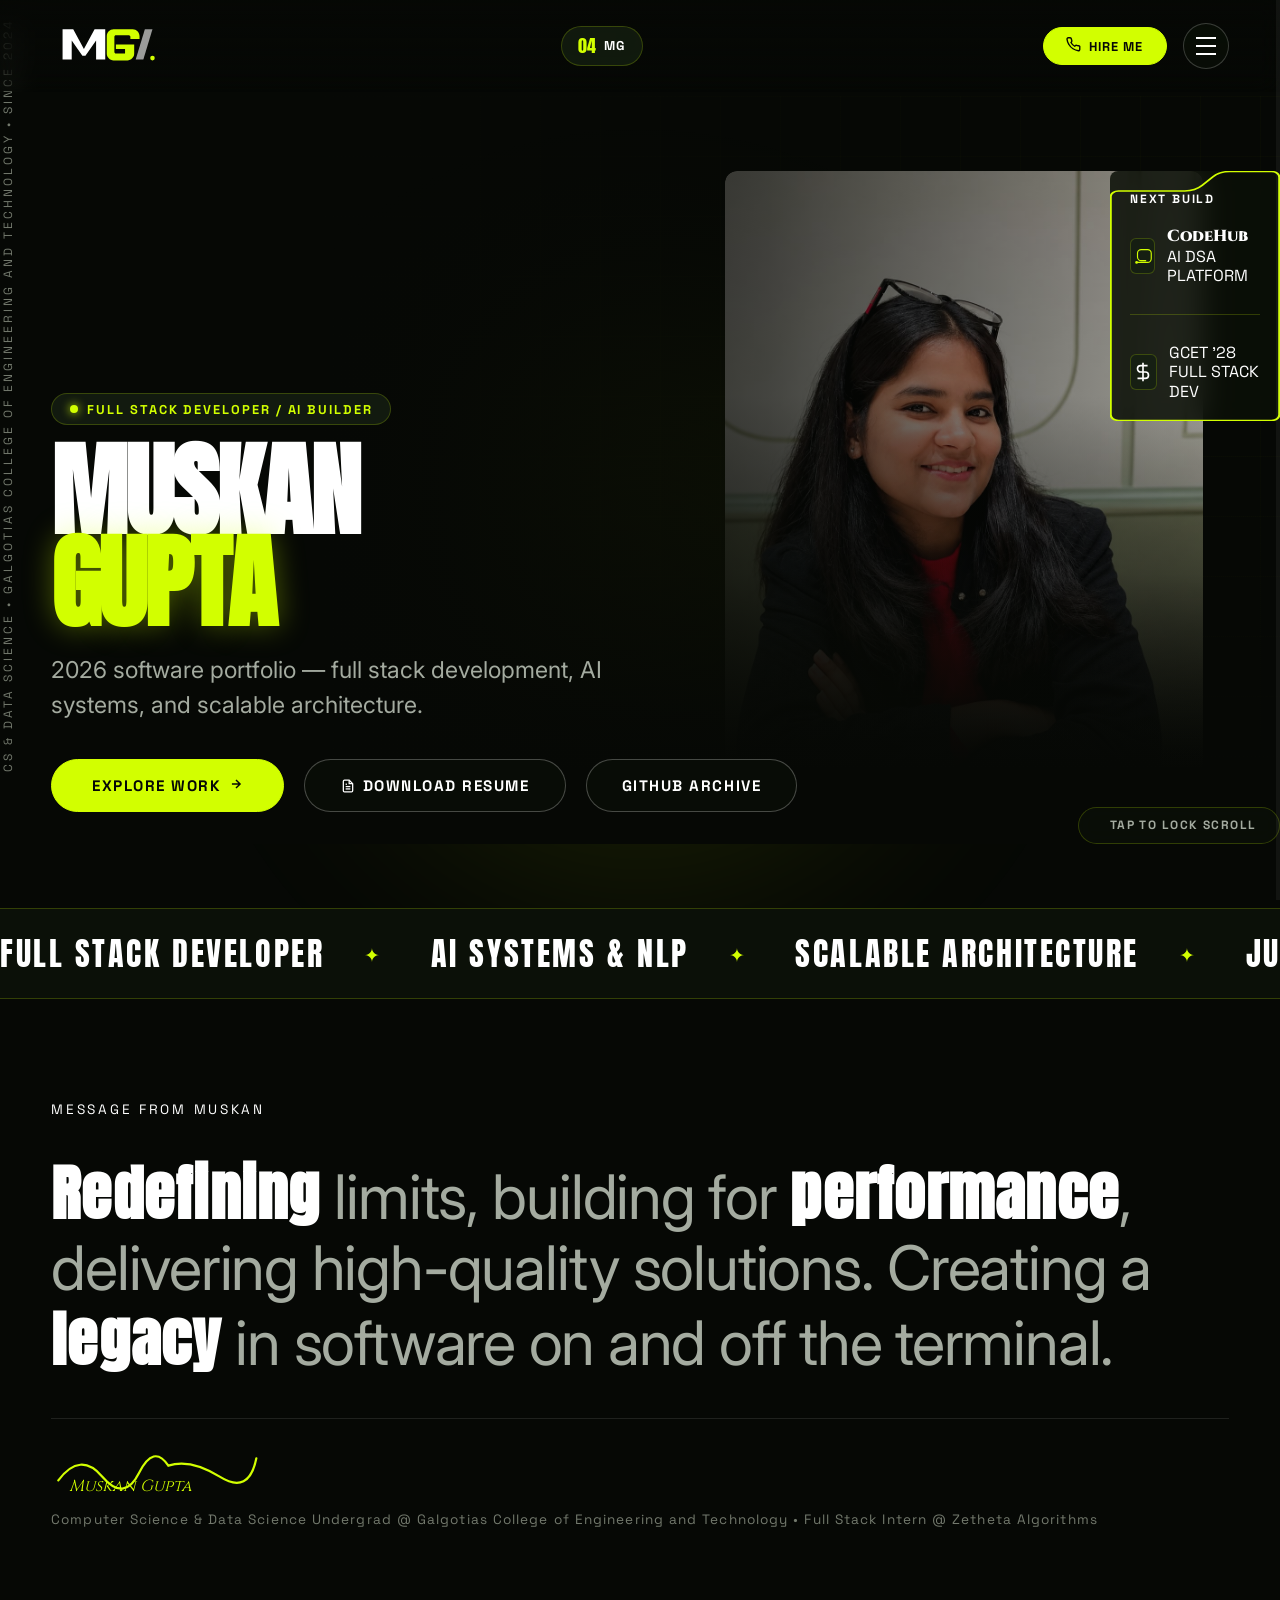
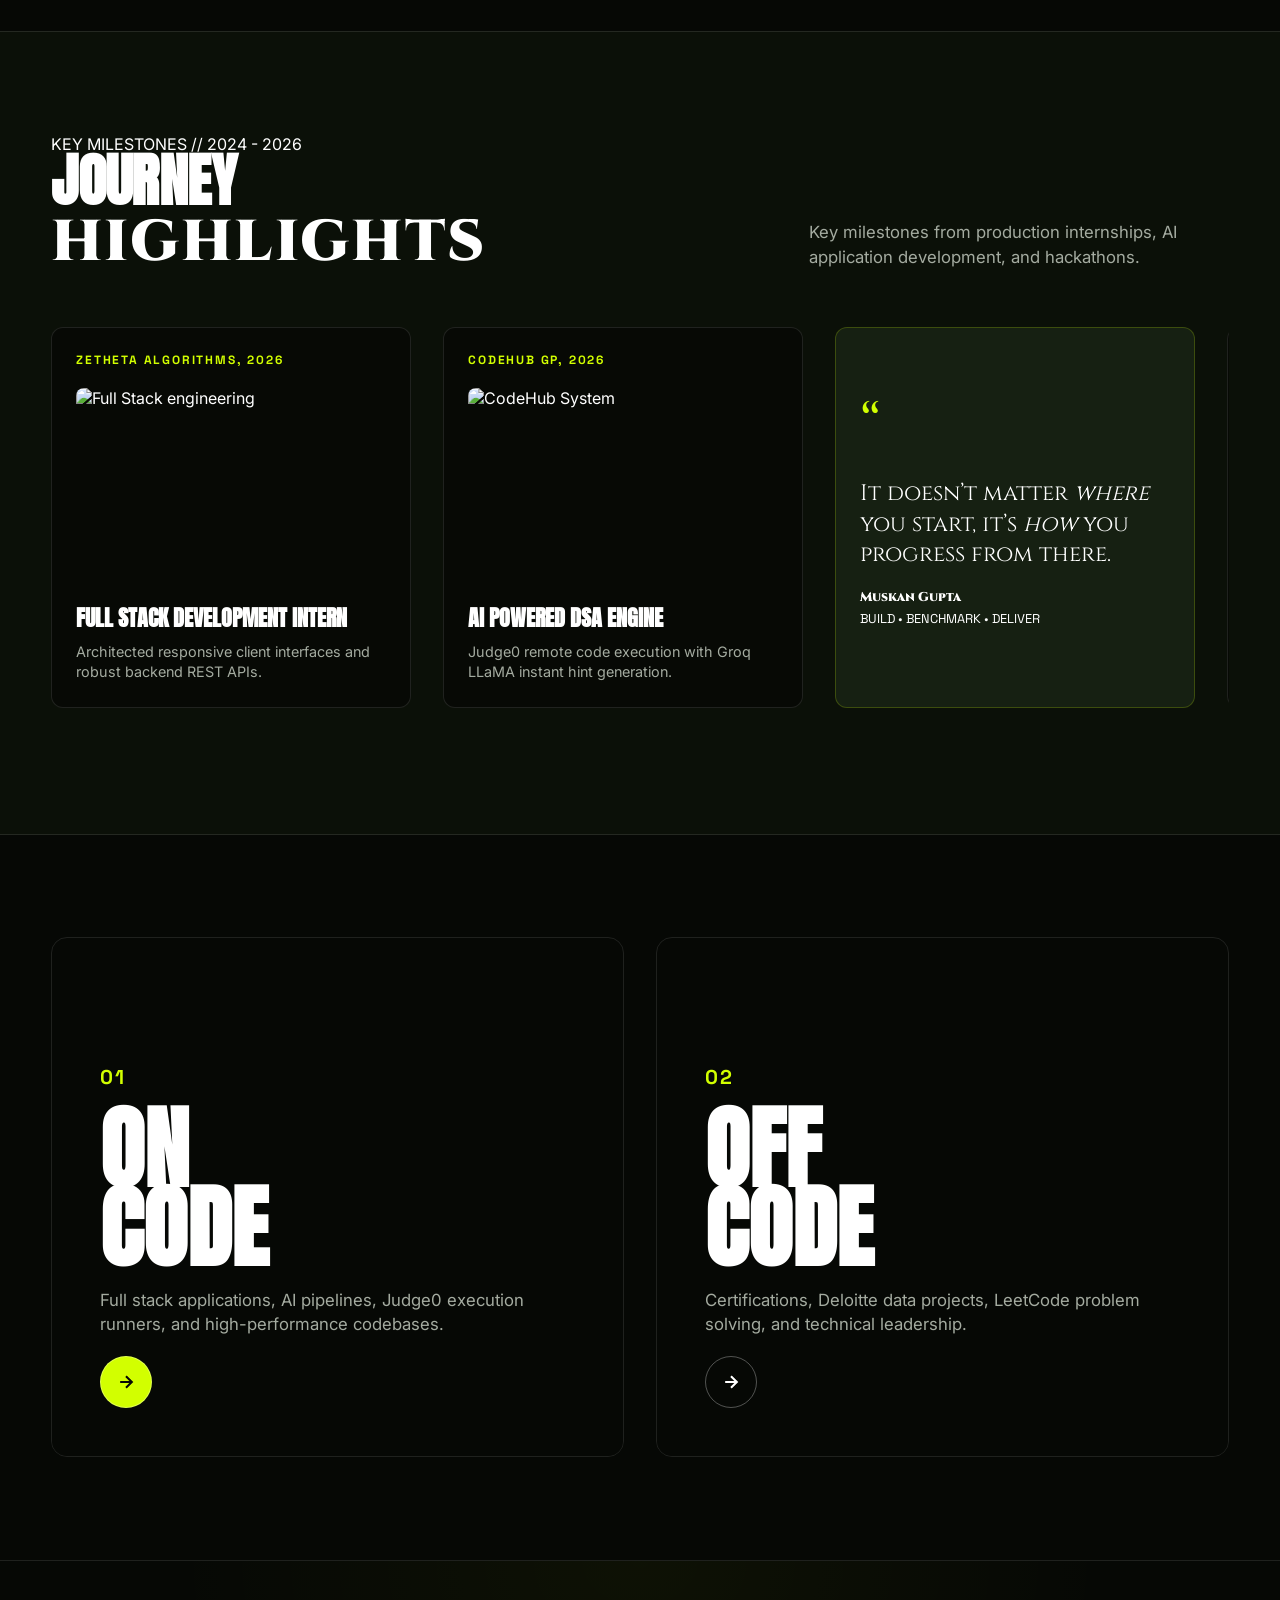
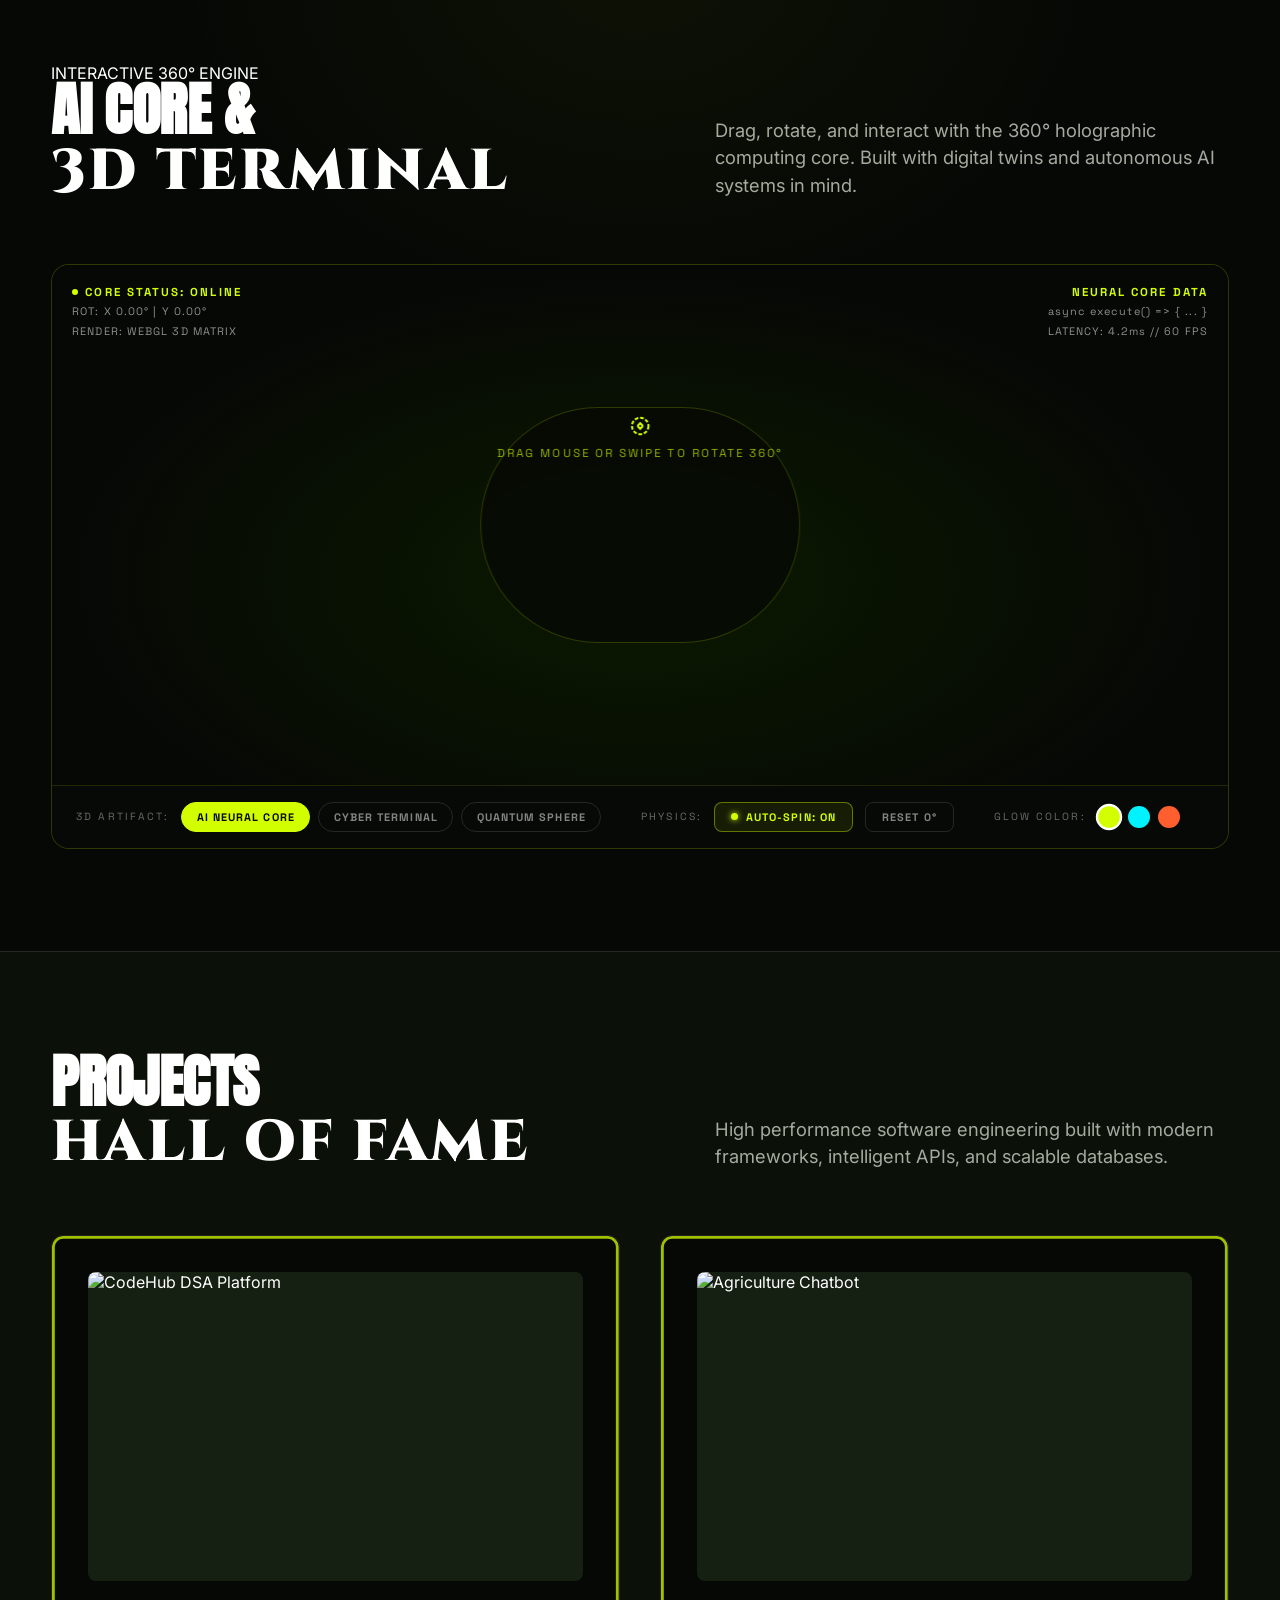
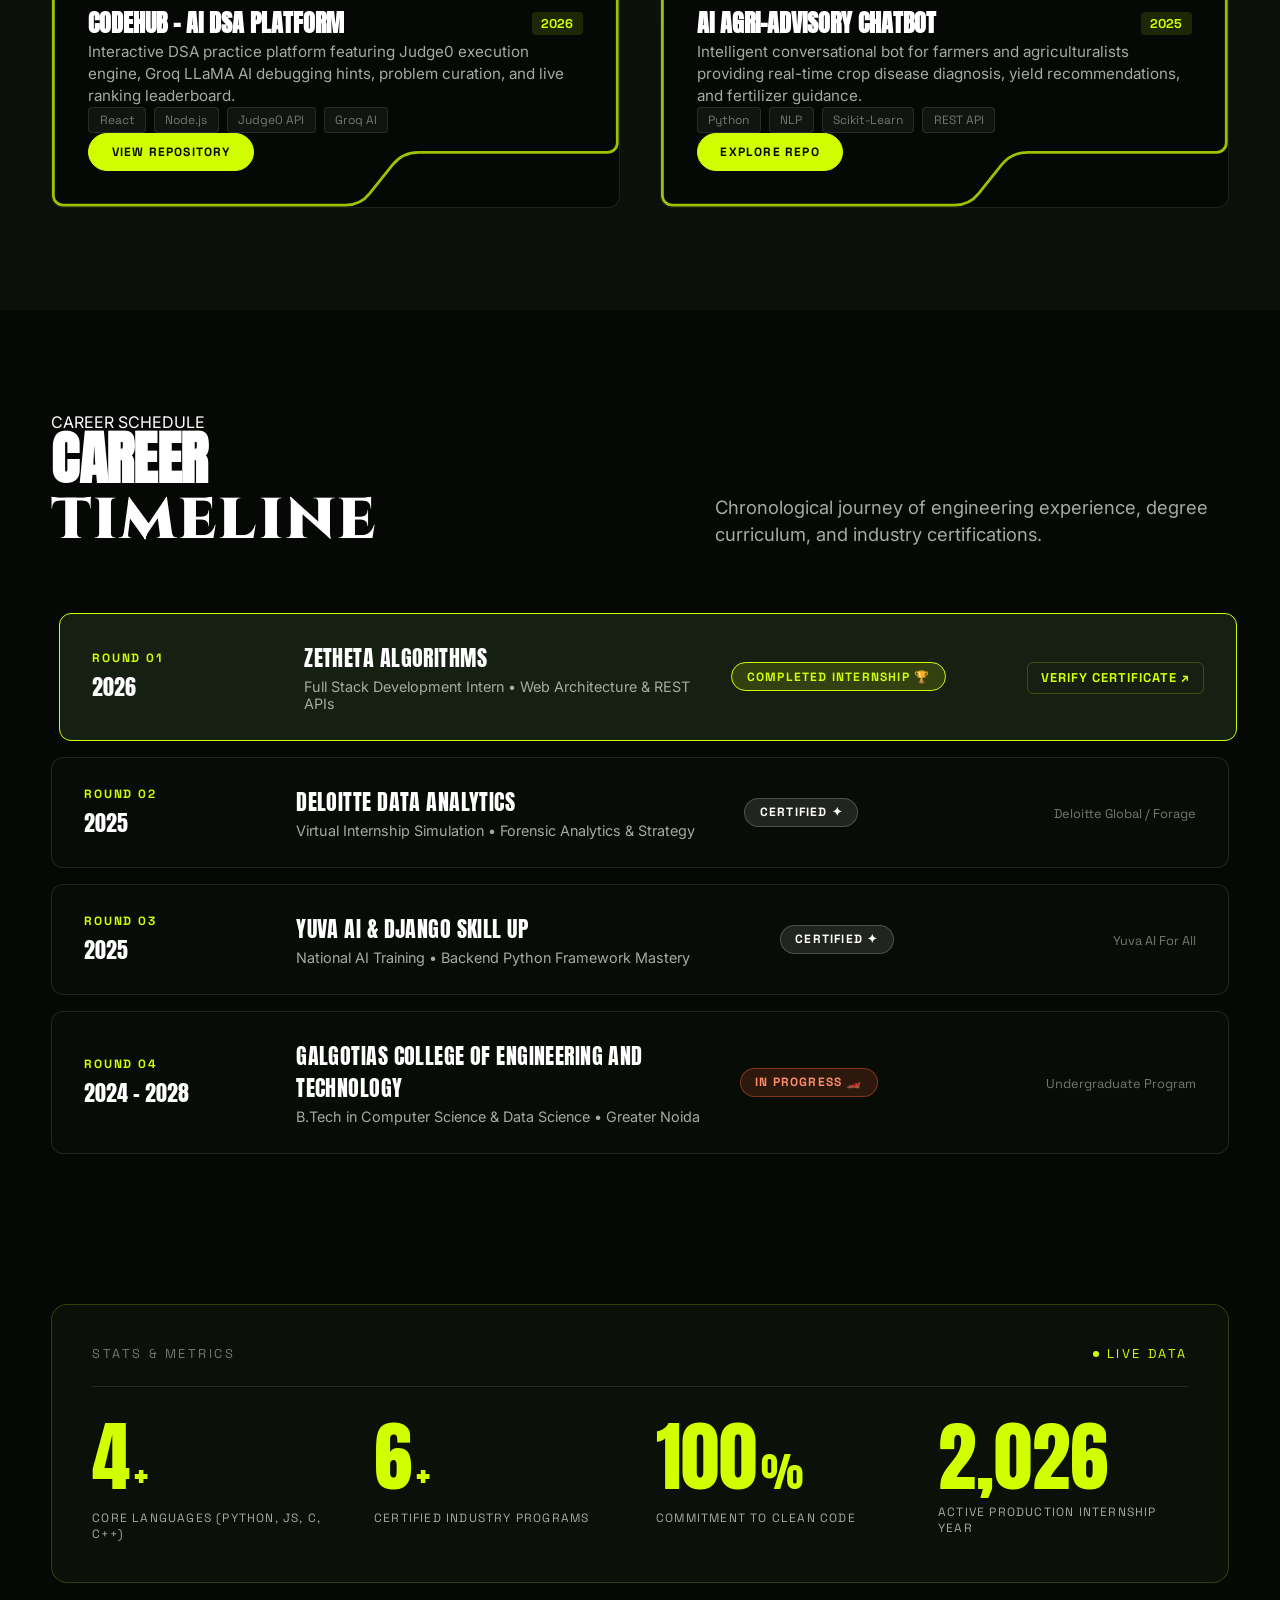
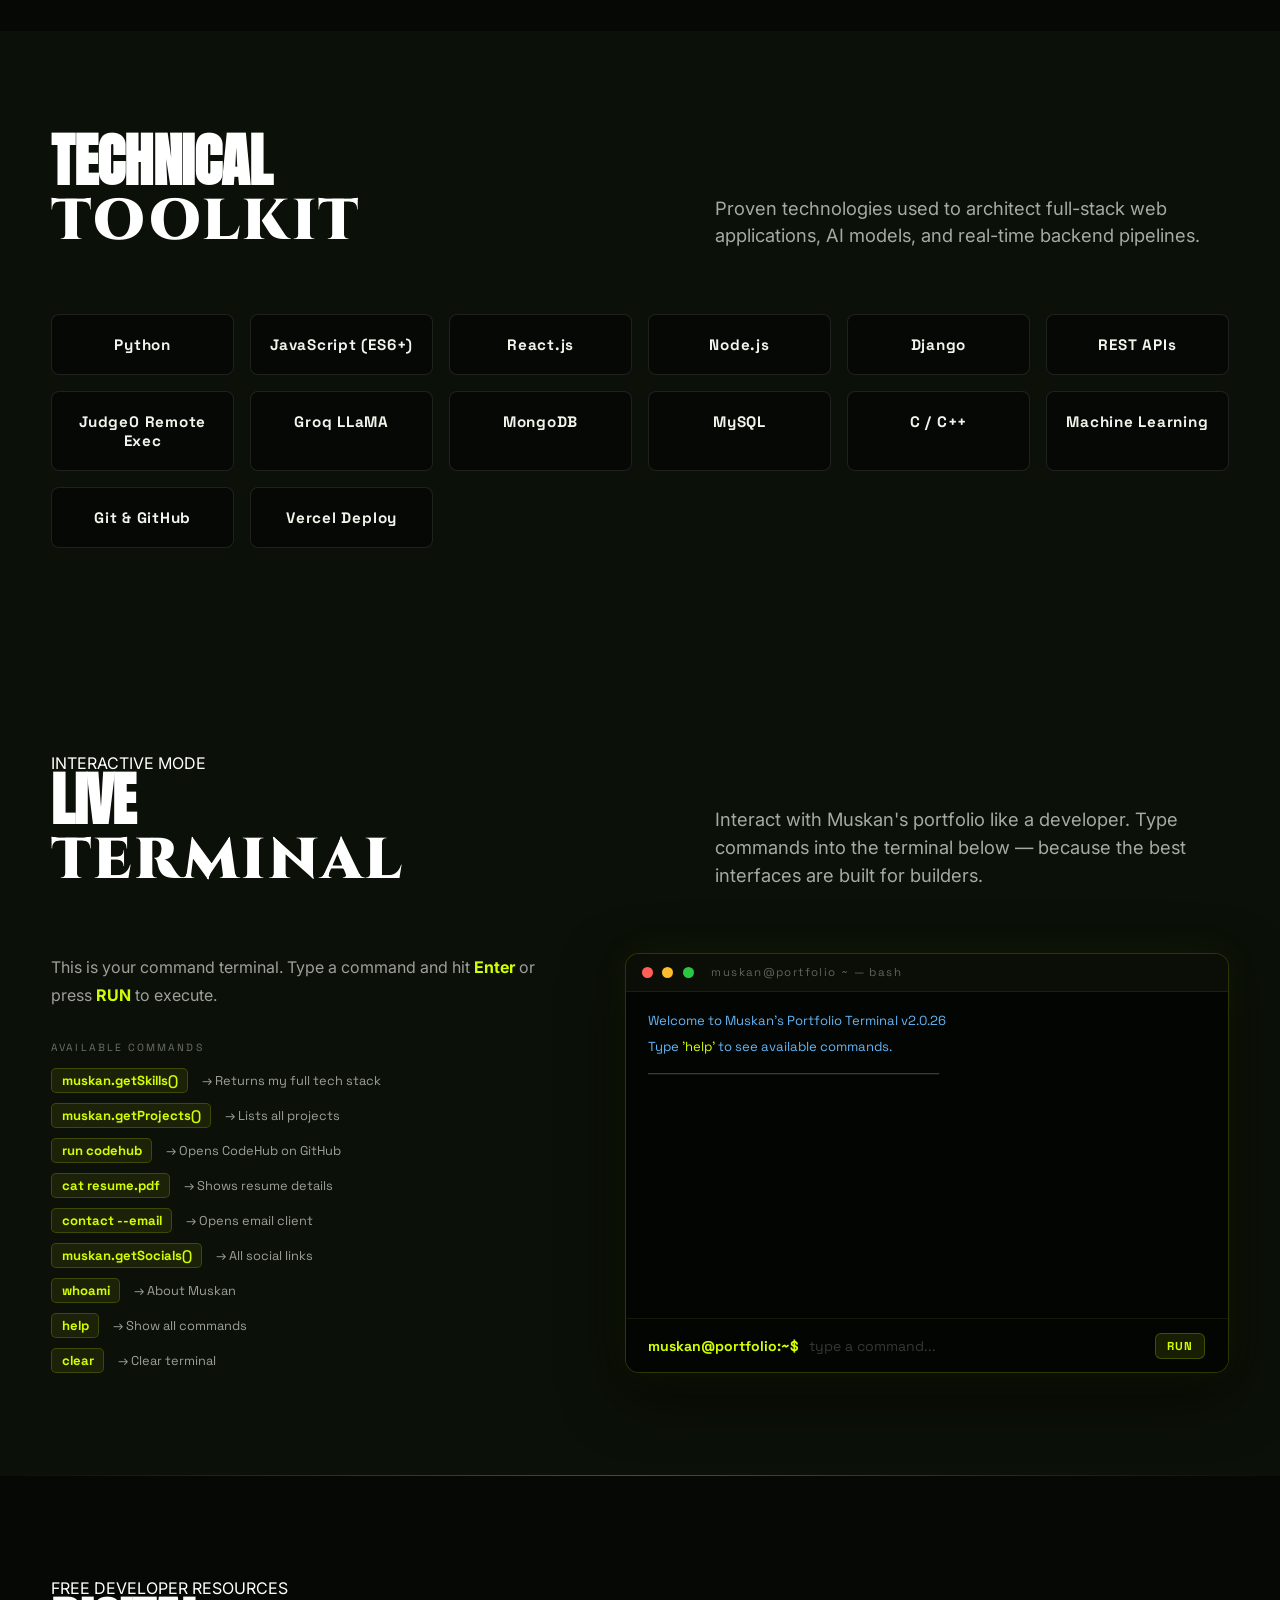
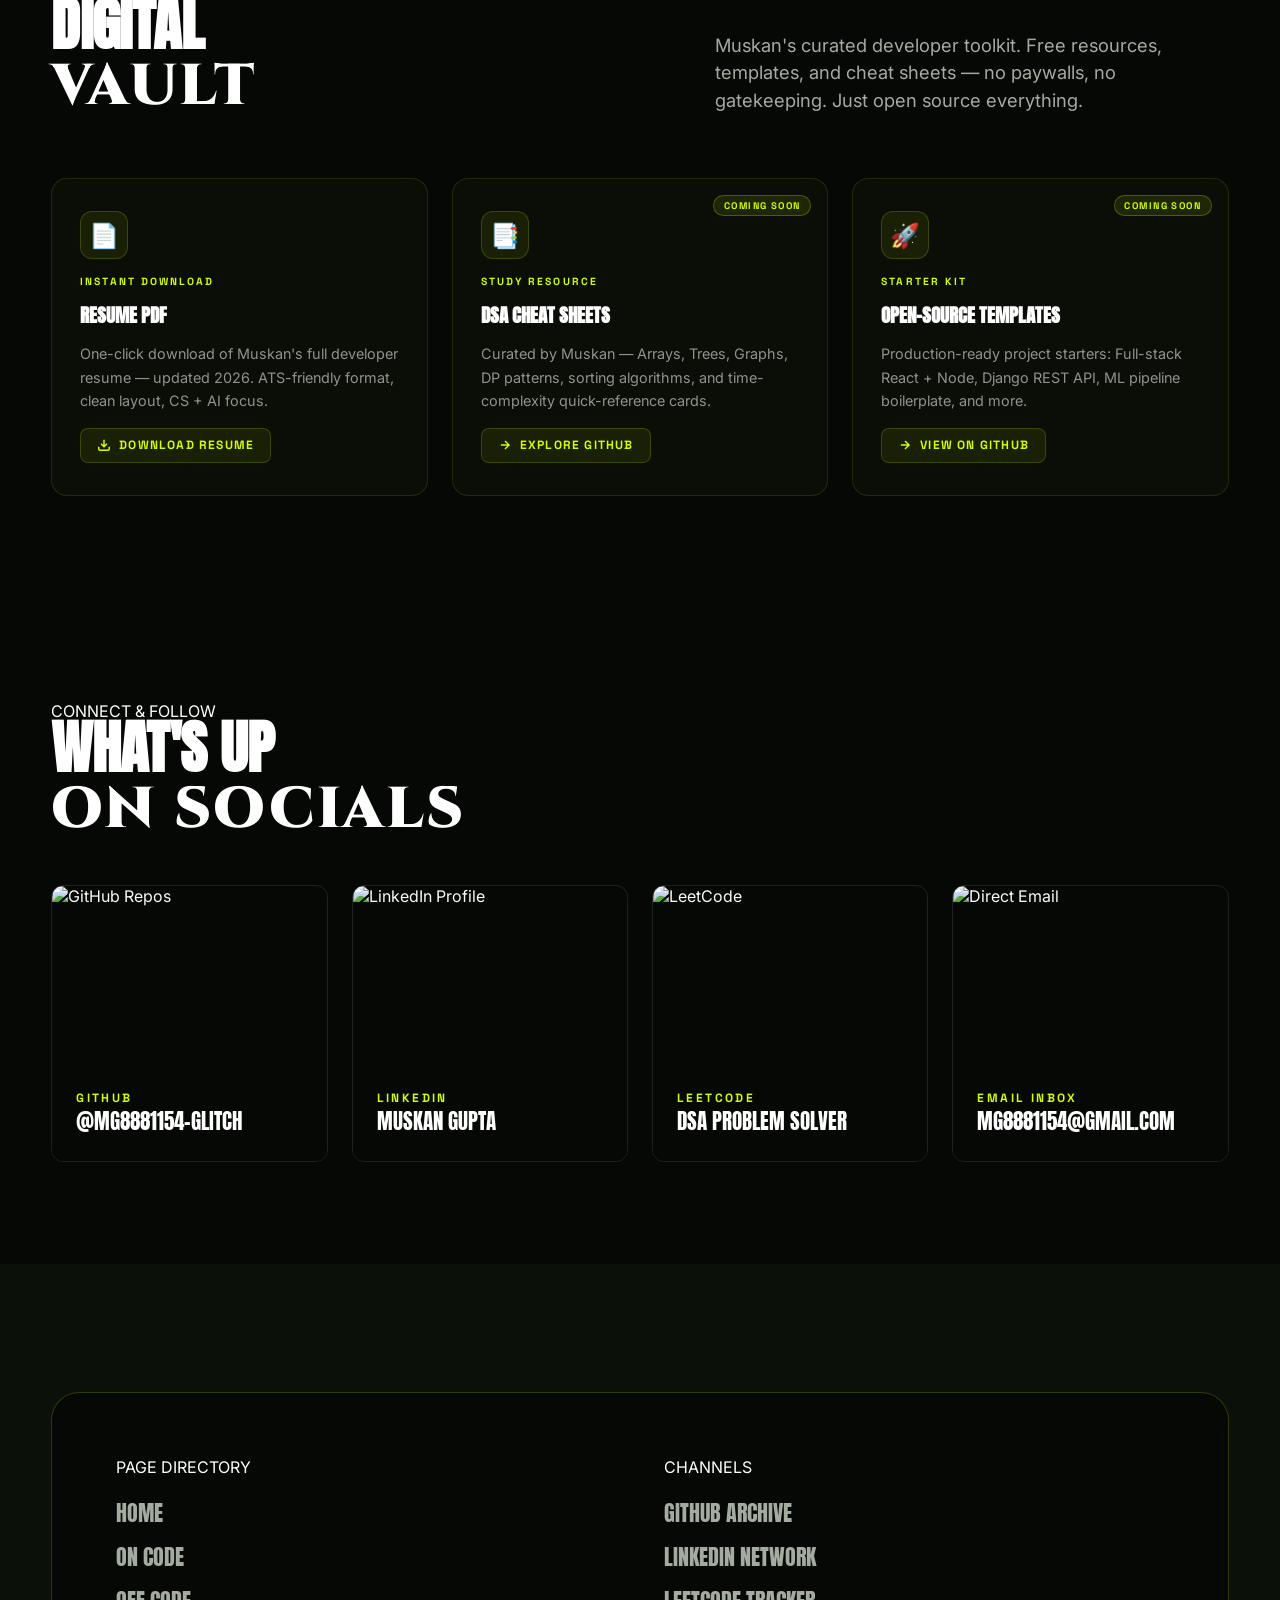
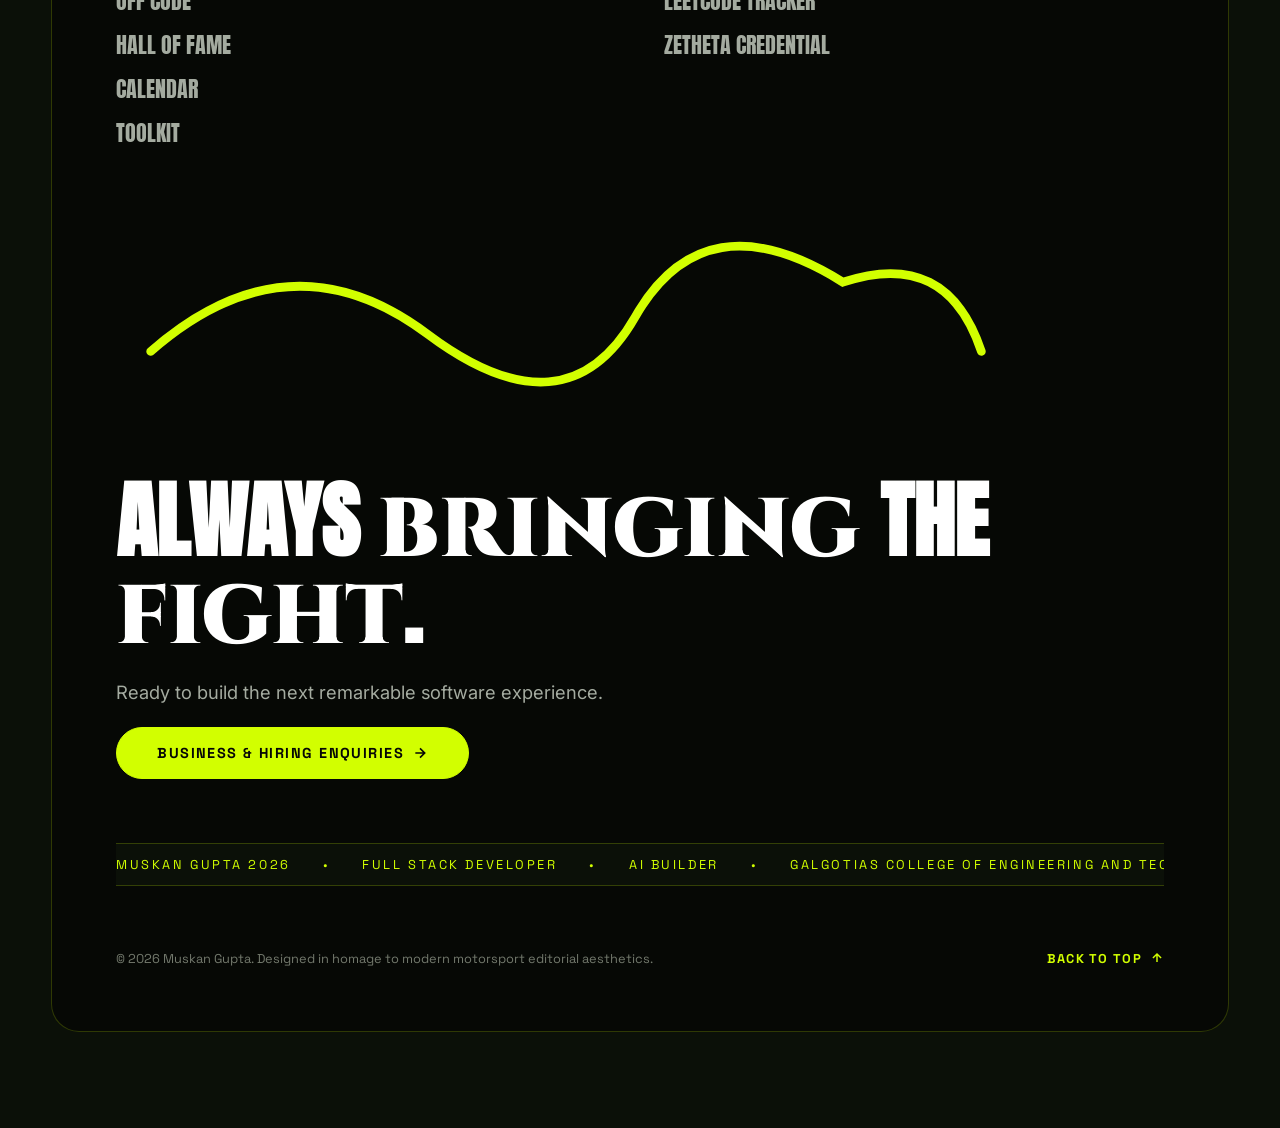
==== commit c0bde57f: "Fix: resume download button clickable, reduce motorsport terms, fix counters" ====
--- a/index.html
+++ b/index.html
@@ -26,7 +26,7 @@
       <div class="loader-tag">OFFICIAL 2026 PORTFOLIO • MUSKAN GUPTA</div>
       <button class="loader__button" type="button" id="loadButton" aria-label="Enter site">
         <span class="btn-text">LOAD MUSKAN</span>
-        <span class="loader-btn-sub">CLICK TO ENTER HIGH VELOCITY</span>
+        <span class="loader-btn-sub">CLICK TO ENTER</span>
       </button>
       <div class="loader-hud-telemetry">
         <span>LATENCY: 12ms</span>
@@ -113,13 +113,13 @@
             <div class="nav-menu-img-card" data-nav-preview="calendar">
               <img src="https://images.unsplash.com/photo-1581092335397-9583eb92d232?auto=format&fit=crop&w=800&q=80" alt="Timeline Milestones" />
               <div class="nav-menu-img-overlay">
-                <span>04 // CAREER GRAND PRIX</span>
+                <span>04 // CAREER TIMELINE</span>
               </div>
             </div>
             <div class="nav-menu-img-card" data-nav-preview="toolkit">
               <img src="https://images.unsplash.com/photo-1526374965328-7f61d4dc18c5?auto=format&fit=crop&w=800&q=80" alt="Technical Toolkit" />
               <div class="nav-menu-img-overlay">
-                <span>05 // TELEMETRY & STACK</span>
+                <span>05 // TECH STACK</span>
               </div>
             </div>
           </div>
@@ -255,7 +255,7 @@
             </div>
             <div class="eyebrow-w">
               <span class="text-eyebrow font-brier">CodeHub</span>
-              <span class="text-eyebrow c-muted">AI DSA GP</span>
+              <span class="text-eyebrow c-muted">AI DSA PLATFORM</span>
             </div>
           </a>
 
@@ -287,7 +287,7 @@
           </h1>
 
           <p class="hero-subtitle">
-            2026 software portfolio built for speed, story, and high-impact systems.
+            2026 software portfolio — full stack development, AI systems, and scalable architecture.
           </p>
 
           <div class="hero-actions-row">
@@ -301,7 +301,7 @@
                 </div>
               </div>
             </a>
-            <a href="resume.pdf" download="Muskan_Gupta_Resume.pdf" class="btn-w is-hero-outline">
+            <a href="resume.pdf" download="Muskan_Gupta_Resume.pdf" class="btn-w is-hero-outline" onclick="var a=document.createElement('a');a.href='resume.pdf';a.download='Muskan_Gupta_Resume.pdf';document.body.appendChild(a);a.click();document.body.removeChild(a);return false;">
               <div class="btn-inner">
                 <svg width="14" height="14" viewBox="0 0 24 24" fill="none" stroke="currentColor" stroke-width="2.2"><path d="M14 2H6a2 2 0 0 0-2 2v16a2 2 0 0 0 2 2h12a2 2 0 0 0 2-2V8z"/><polyline points="14 2 14 8 20 8"/><line x1="16" y1="13" x2="8" y2="13"/><line x1="16" y1="17" x2="8" y2="17"/><polyline points="10 9 9 9 8 9"/></svg>
                 <span class="btn-text">DOWNLOAD RESUME</span>
@@ -322,7 +322,7 @@
               <div class="btn-icon-w is-touch-swipe">
                 <span class="lock-icon-dot"></span>
               </div>
-              <span class="touch-desc" id="lockLabel">TAP TO LOCK DRIVE</span>
+              <span class="touch-desc" id="lockLabel">TAP TO LOCK SCROLL</span>
             </div>
           </button>
         </div>
@@ -363,7 +363,7 @@
           </div>
 
           <div class="text-impact-lg">
-            <strong>Redefining</strong> limits, fighting for <strong>performance</strong>, bringing high velocity in all ways. Defining a <strong>legacy</strong> in software on and off the terminal.
+            <strong>Redefining</strong> limits, building for <strong>performance</strong>, delivering high-quality solutions. Creating a <strong>legacy</strong> in software on and off the terminal.
           </div>
 
           <div class="impact-signature-w">
@@ -382,8 +382,8 @@
       <div class="c">
         <div class="section-header-row">
           <div class="title-headline-w">
-            <span class="text-eyebrow c-lime">RACE TELEMETRY // 2024 - 2026</span>
-            <h2 class="text-title-lg">TRACKSIDE<br/><span class="span-font-serif c-lime">HIGHLIGHTS</span></h2>
+            <span class="text-eyebrow c-lime">KEY MILESTONES // 2024 - 2026</span>
+            <h2 class="text-title-lg">JOURNEY<br/><span class="span-font-serif c-lime">HIGHLIGHTS</span></h2>
           </div>
           <p class="section-desc">Key milestones from production internships, AI application development, and hackathons.</p>
         </div>
@@ -470,7 +470,7 @@
               <div class="otot-title-w">
                 <h2 class="text-impact-reg">ON<br/><span class="c-lime">CODE</span></h2>
               </div>
-              <p class="otot-desc">Full stack applications, AI pipelines, Judge0 execution runners, and high-velocity codebases.</p>
+              <p class="otot-desc">Full stack applications, AI pipelines, Judge0 execution runners, and high-performance codebases.</p>
               <div class="otot-btn-w">
                 <span class="btn-w icon-only" data-theme="lime">
                   <span class="btn-inner">
@@ -518,7 +518,7 @@
             <h2 class="text-title-lg">AI CORE &amp;<br/><span class="span-font-serif c-lime">3D TERMINAL</span></h2>
           </div>
           <div class="title-para-w">
-            <p>Drag, rotate, and interact with the 360° holographic computing core. Inspired by motorsport telemetry, digital twins, and autonomous AI systems.</p>
+            <p>Drag, rotate, and interact with the 360° holographic computing core. Built with digital twins and autonomous AI systems in mind.</p>
           </div>
         </div>
 
@@ -545,7 +545,7 @@
             </div>
 
             <div class="lab-hud-top-right">
-              <span class="hud-mono-tag">NEURAL TELEMETRY</span>
+              <span class="hud-mono-tag">NEURAL CORE DATA</span>
               <span class="hud-sub-val" id="hudCodeStream">async execute() => { ... }</span>
               <span class="hud-sub-val">LATENCY: 4.2ms // 60 FPS</span>
             </div>
@@ -671,13 +671,13 @@
       </div>
     </section>
 
-    <!-- Career & Education Calendar (F1 Grand Prix Style Schedule UI) -->
+    <!-- Career & Education Timeline -->
     <section class="s is-calendar-section" id="calendar">
       <div class="c">
         <div class="title-layout grid-main">
           <div class="title-headline-w">
-            <span class="text-eyebrow c-lime">CHAMPIONSHIP SCHEDULE</span>
-            <h2 class="text-title-lg">CAREER<br/><span class="span-font-serif c-lime">GRAND PRIX</span></h2>
+            <span class="text-eyebrow c-lime">CAREER SCHEDULE</span>
+            <h2 class="text-title-lg">CAREER<br/><span class="span-font-serif c-lime">TIMELINE</span></h2>
           </div>
           <div class="title-para-w">
             <p>Chronological journey of engineering experience, degree curriculum, and industry certifications.</p>
@@ -693,7 +693,7 @@
               <span class="cal-year">2026</span>
             </div>
             <div class="cal-col-title">
-              <div class="cal-gp-name">ZETHETA ALGORITHMS GRAND PRIX</div>
+              <div class="cal-gp-name">ZETHETA ALGORITHMS</div>
               <div class="cal-gp-role">Full Stack Development Intern • Web Architecture &amp; REST APIs</div>
             </div>
             <div class="cal-col-status">
@@ -711,7 +711,7 @@
               <span class="cal-year">2025</span>
             </div>
             <div class="cal-col-title">
-              <div class="cal-gp-name">DELOITTE DATA ANALYTICS GRAND PRIX</div>
+              <div class="cal-gp-name">DELOITTE DATA ANALYTICS</div>
               <div class="cal-gp-role">Virtual Internship Simulation • Forensic Analytics &amp; Strategy</div>
             </div>
             <div class="cal-col-status">
@@ -762,13 +762,13 @@
       </div>
     </section>
 
-    <!-- Telemetry Statistics HUD (Lando Store / Speed Stats) -->
+    <!-- Stats & Metrics Section -->
     <section class="s is-telemetry-hud" id="offcode">
       <div class="c">
         <div class="hud-box">
           <div class="hud-top-bar">
-            <span class="hud-label">TELEMETRY SENSORS</span>
-            <span class="hud-live-tag"><span class="live-blink"></span> LIVE ENGINE DATA</span>
+            <span class="hud-label">STATS & METRICS</span>
+            <span class="hud-live-tag"><span class="live-blink"></span> LIVE DATA</span>
           </div>
           
           <div class="hud-grid">
@@ -793,7 +793,7 @@
                 <span class="hud-val" data-count="100">0</span>
                 <span class="hud-unit">%</span>
               </div>
-              <span class="hud-caption">COMMITMENT TO HIGH SPEED REFACTORING</span>
+              <span class="hud-caption">COMMITMENT TO CLEAN CODE</span>
             </div>
 
             <div class="hud-stat-item">
@@ -838,14 +838,12 @@
       </div>
     </section>
 
-    <!-- ========================================================= -->
-    <!-- COCKPIT MODE — Interactive Live Terminal / Code Playground -->
-    <!-- ========================================================= -->
-    <section class="s is-cockpit-terminal" id="terminal" aria-label="Cockpit Terminal">
+    <!-- INTERACTIVE LIVE TERMINAL -->
+    <section class="s is-cockpit-terminal" id="terminal" aria-label="Live Terminal">
       <div class="c">
         <div class="title-layout grid-main">
           <div class="title-headline-w">
-            <span class="text-eyebrow c-lime">COCKPIT MODE</span>
+            <span class="text-eyebrow c-lime">INTERACTIVE MODE</span>
             <h2 class="text-title-lg">LIVE<br/><span class="span-font-serif c-lime">TERMINAL</span></h2>
           </div>
           <div class="title-para-w">
@@ -857,7 +855,7 @@
           <!-- Left: description + hint list -->
           <div class="cockpit-desc">
             <div>
-              <p class="text-body" style="color: rgba(255,255,255,0.6); line-height: 1.75;">This is your command cockpit. No GUI, no fluff. Type a command and hit <strong style="color:var(--color--lime)">Enter</strong> or press <strong style="color:var(--color--lime)">RUN</strong> to execute.</p>
+              <p class="text-body" style="color: rgba(255,255,255,0.6); line-height: 1.75;">This is your command terminal. Type a command and hit <strong style="color:var(--color--lime)">Enter</strong> or press <strong style="color:var(--color--lime)">RUN</strong> to execute.</p>
             </div>
             <div class="cockpit-command-hints">
               <span class="controls-label" style="margin-bottom:0.25rem;">AVAILABLE COMMANDS</span>
@@ -1115,7 +1113,7 @@
           </div>
           <div>
             <span class="text-eyebrow c-lime" style="font-size:0.65rem;">OPEN CHANNEL</span>
-            <h3 class="pit-radio-title">PIT RADIO</h3>
+            <h3 class="pit-radio-title">CONTACT ME</h3>
           </div>
         </div>
         <button class="pit-radio-close" id="pitRadioClose" type="button" aria-label="Close modal">
--- a/styles.css
+++ b/styles.css
@@ -655,6 +655,7 @@
   background: linear-gradient(90deg, var(--color--black) 25%, rgba(6, 8, 5, 0.7) 60%, rgba(6, 8, 5, 0.2) 100%),
               linear-gradient(0deg, var(--color--black) 10%, transparent 60%);
   z-index: 3;
+  pointer-events: none;
 }
 
 /* Vertical Tag */
@@ -745,7 +746,7 @@
 /* Main Hero Typography */
 .home-hero-content {
   position: relative;
-  z-index: 10;
+  z-index: 20;
   max-width: 850px;
   margin-bottom: 2rem;
 }
@@ -815,6 +816,15 @@
   display: flex;
   flex-wrap: wrap;
   gap: 1.25rem;
+  position: relative;
+  z-index: 50;
+}
+
+.hero-actions-row a,
+.hero-actions-row button {
+  pointer-events: all !important;
+  position: relative;
+  z-index: 50;
 }
 
 .btn-w.is-hero {
@@ -830,6 +840,8 @@
   border: 1px solid rgba(255, 255, 255, 0.25);
   background: rgba(11, 16, 8, 0.6);
   color: var(--color--white);
+  position: relative;
+  z-index: 20;
 }
 
 .btn-w.is-hero-outline:hover {
